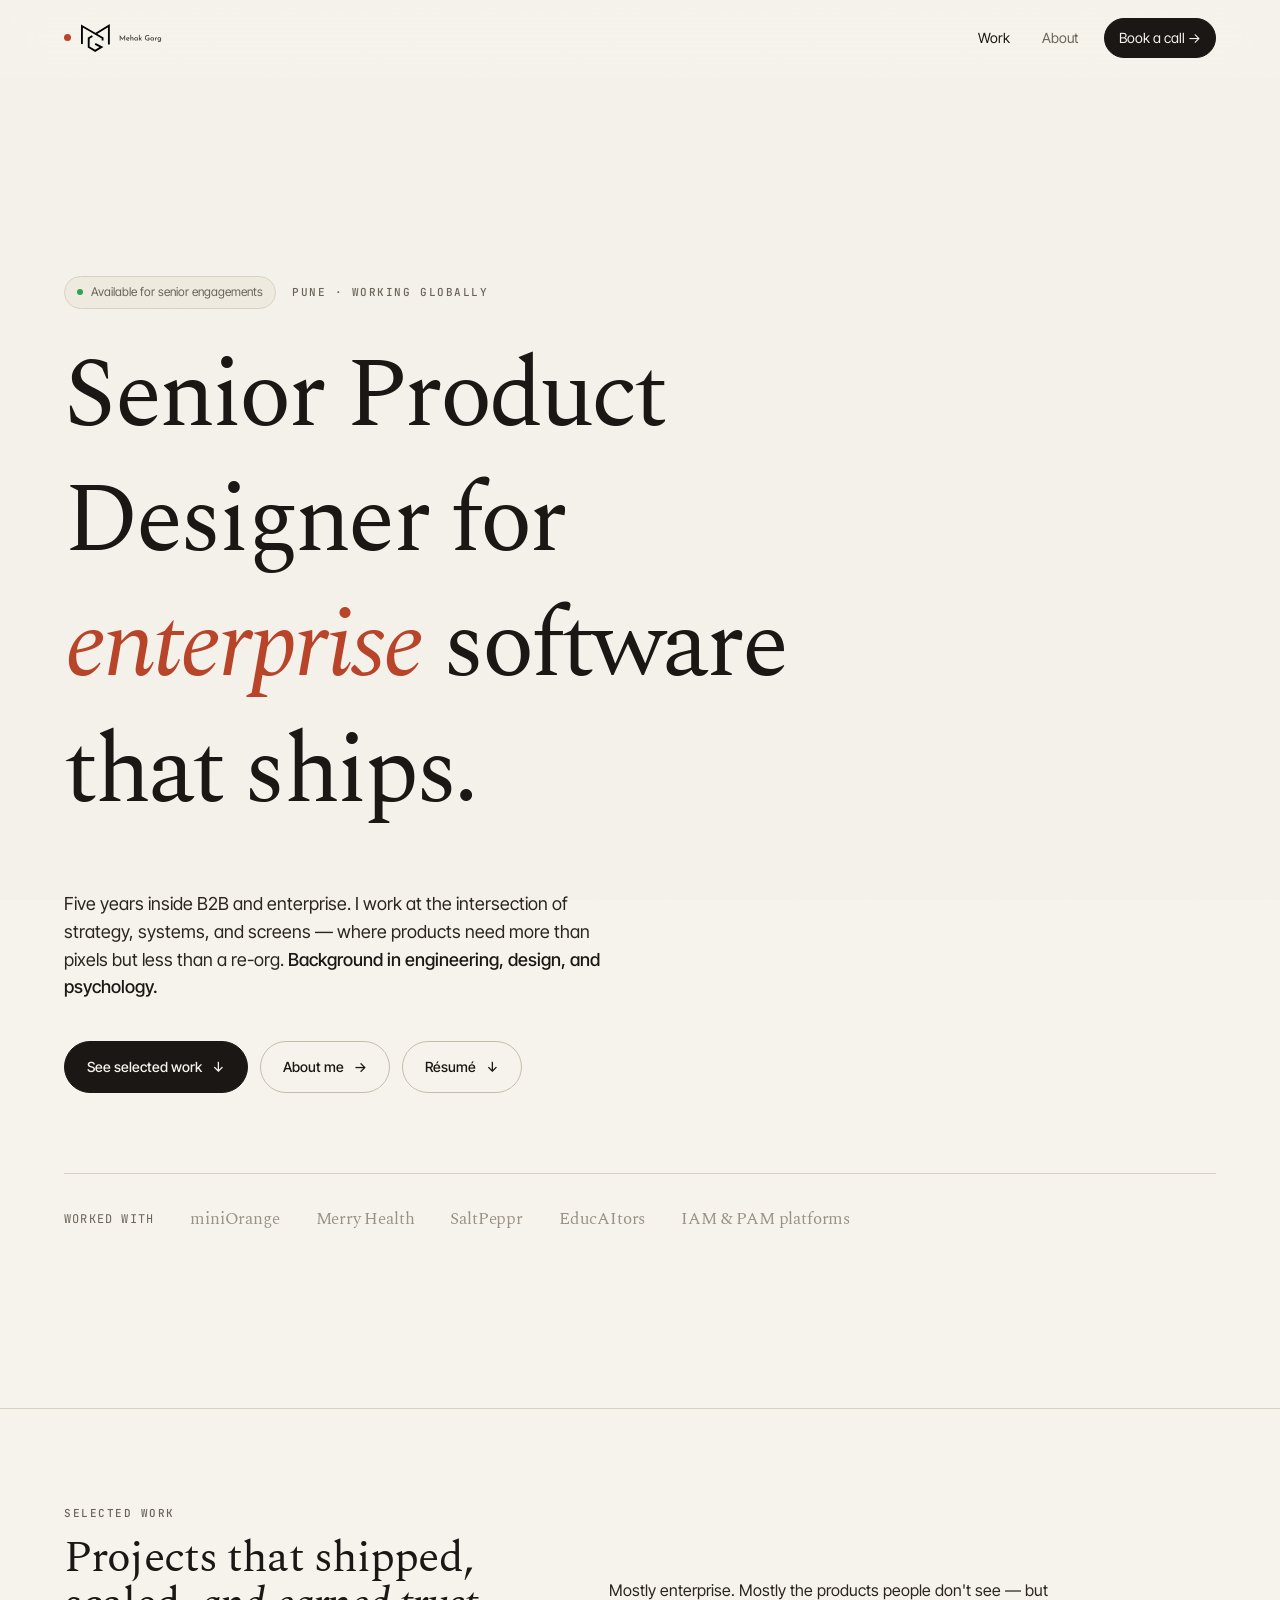
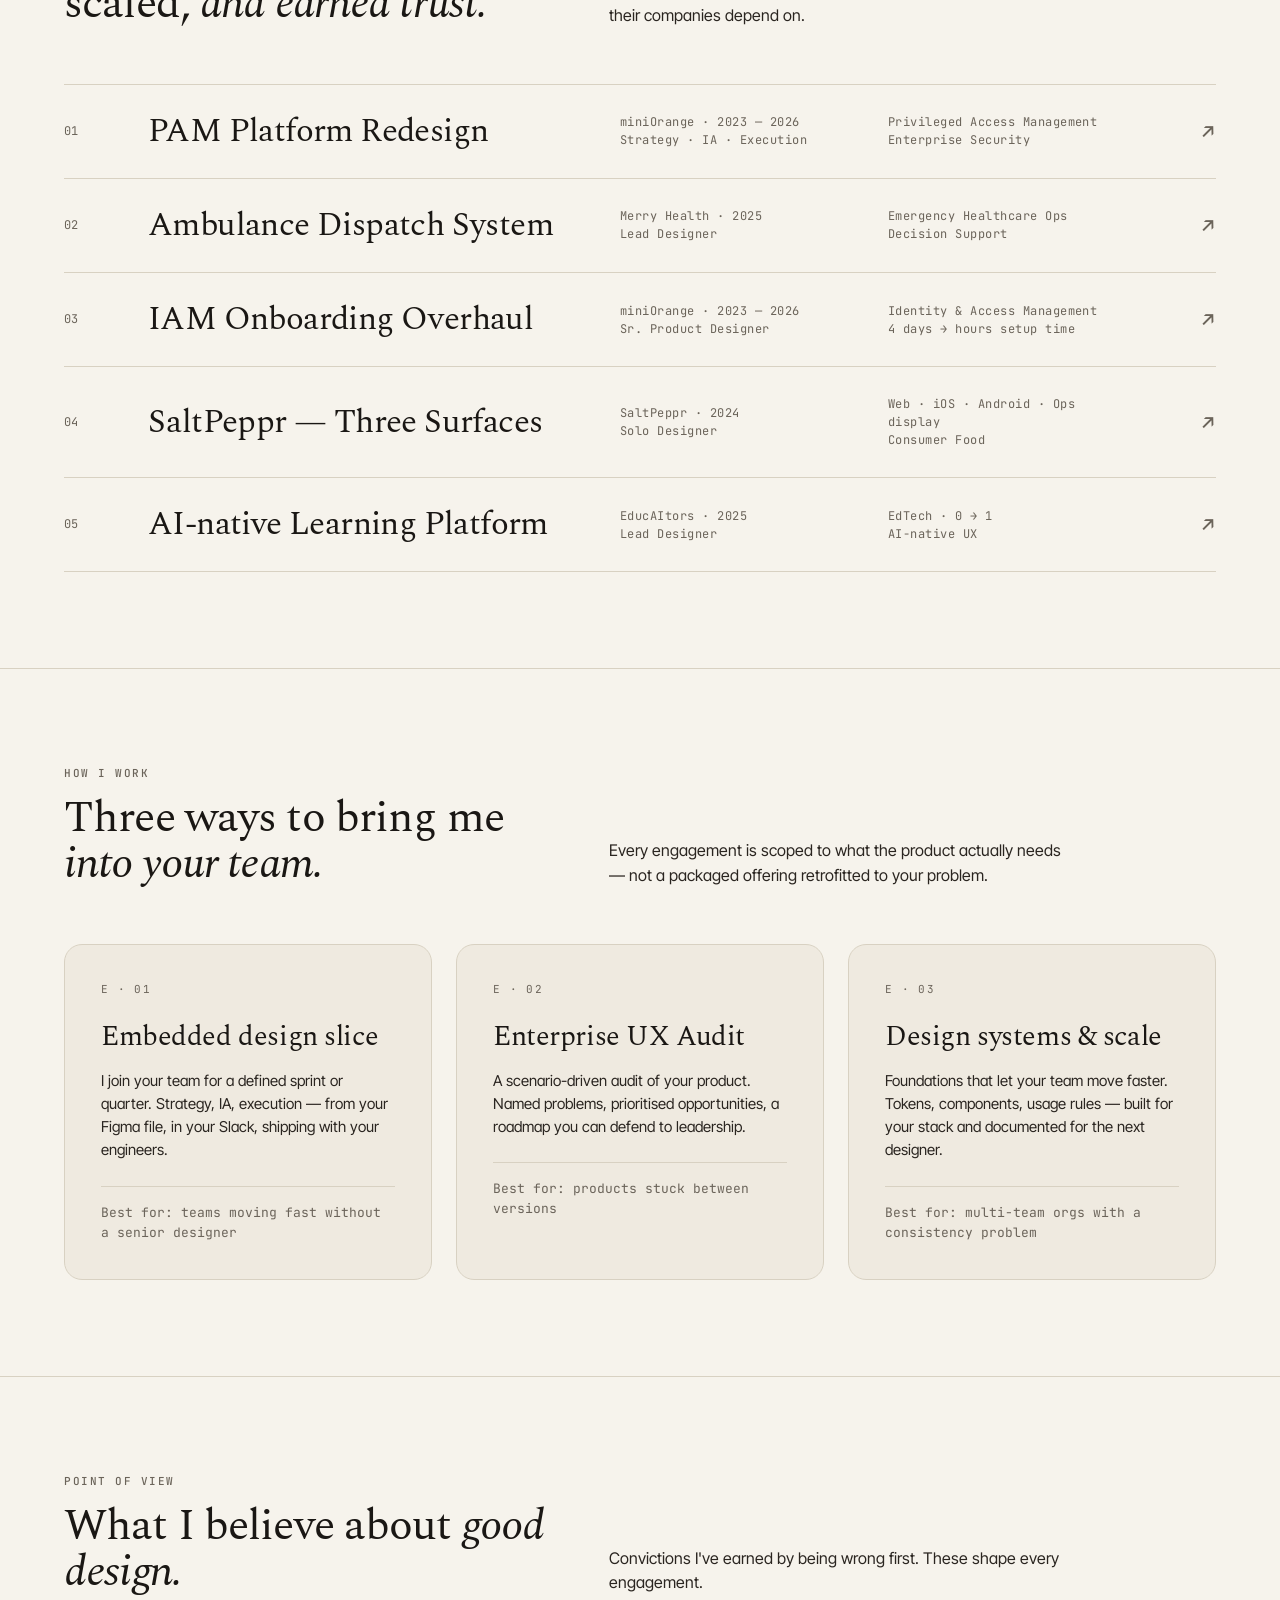
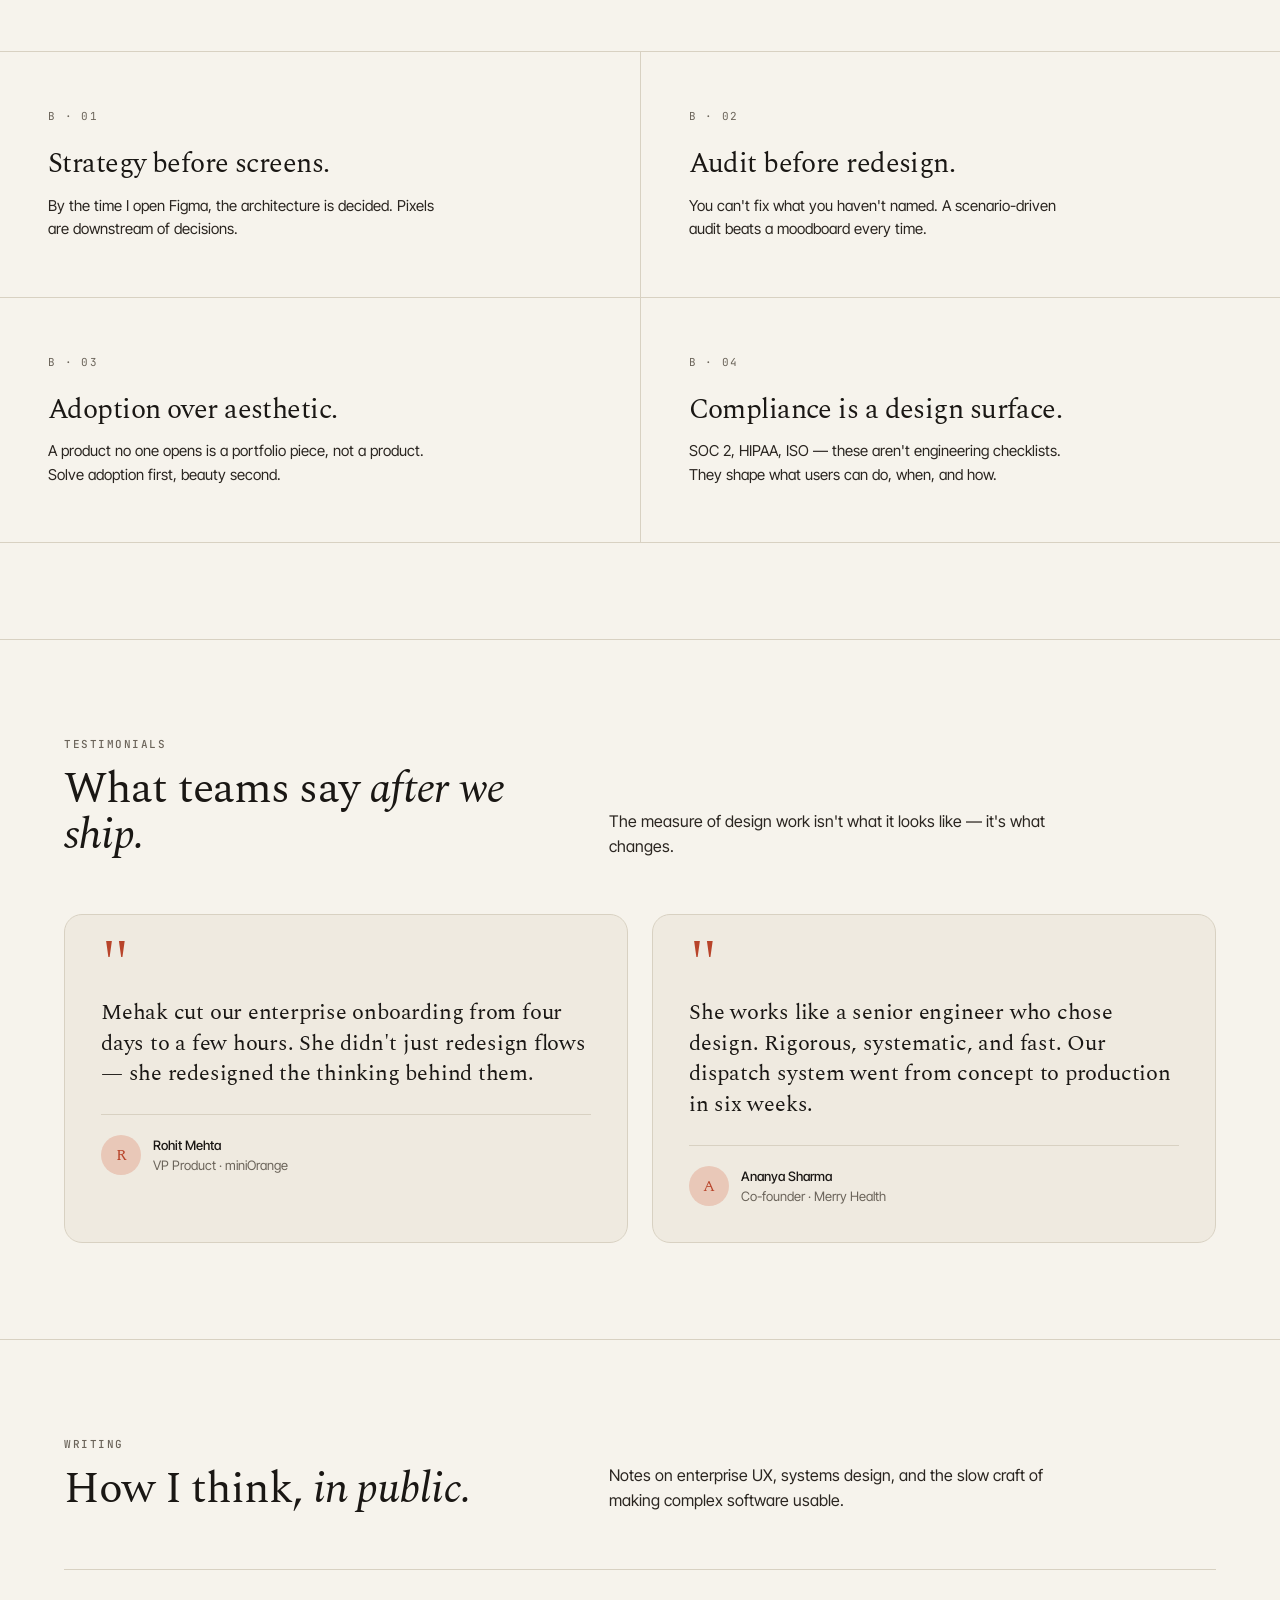
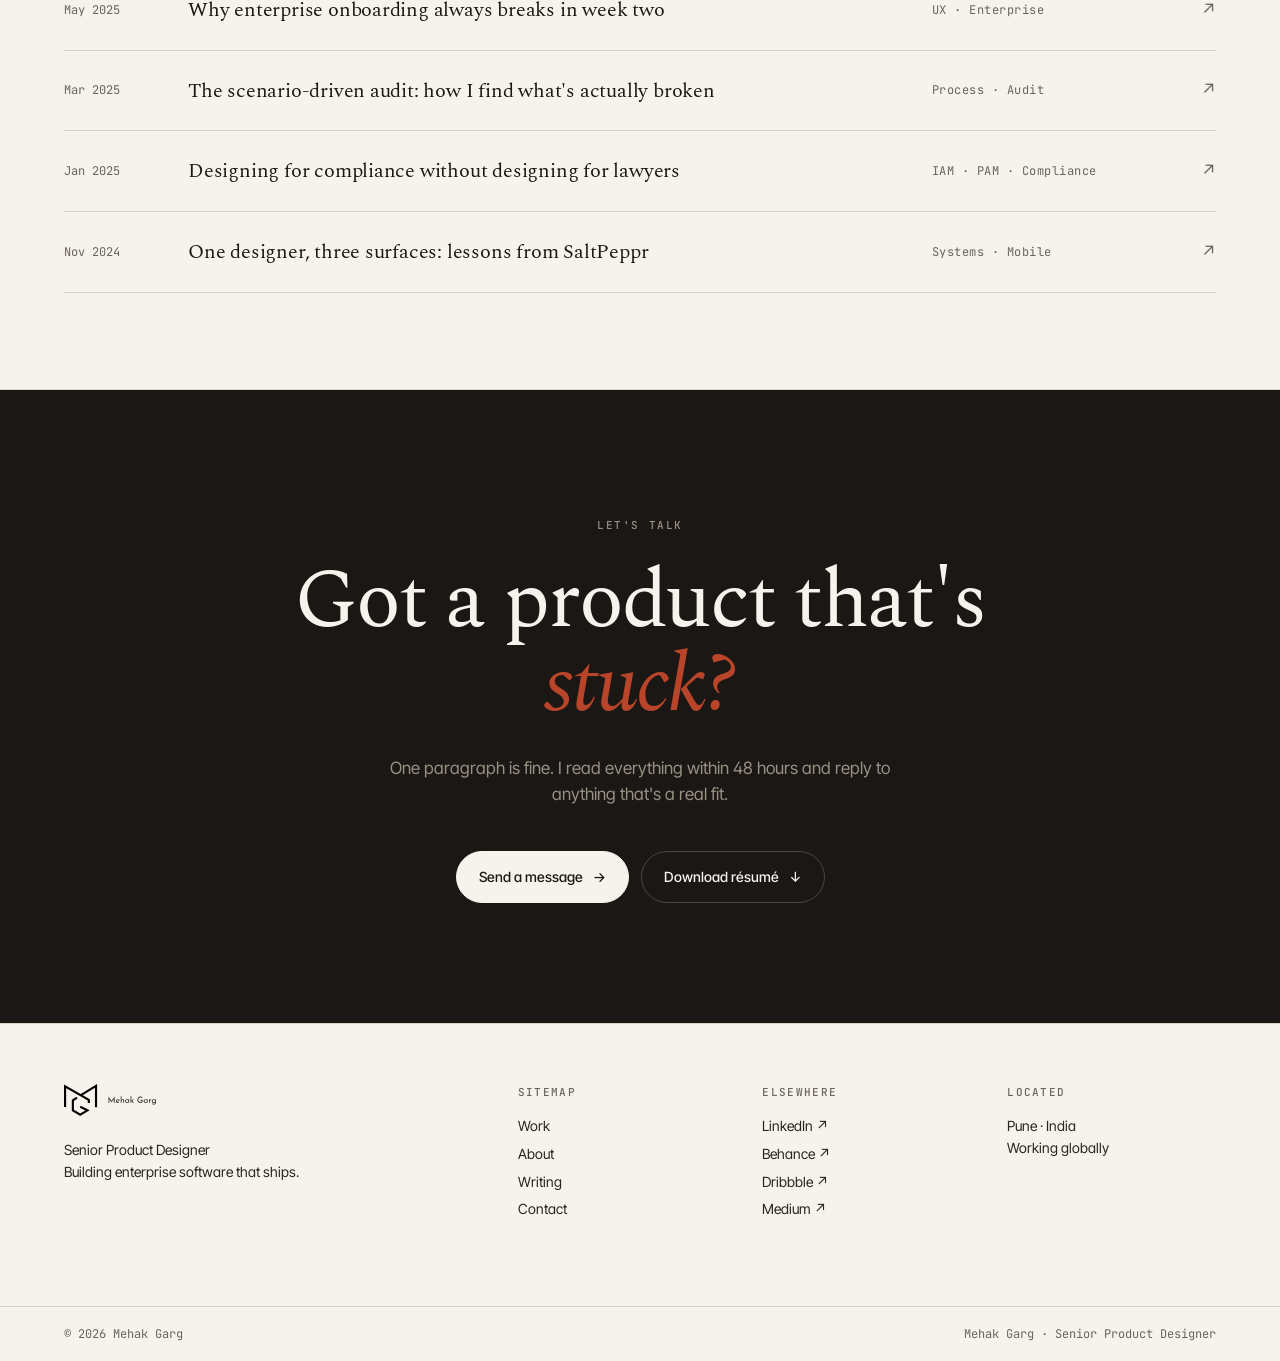
==== index.html @ d700df49 "Initial portfolio — Mehak Garg Senior Product Designer" ====
<!doctype html>
<html lang="en">
<head>
<meta charset="utf-8" />
<meta name="viewport" content="width=device-width, initial-scale=1" />
<title>Mehak Garg — Senior Product Designer</title>
<link rel="preconnect" href="https://fonts.googleapis.com" />
<link rel="preconnect" href="https://fonts.gstatic.com" crossorigin />
<link href="https://fonts.googleapis.com/css2?family=Spectral:ital,wght@0,300;0,400;0,500;1,400&family=Inter+Tight:wght@400;500;600&family=JetBrains+Mono:wght@400;500&display=swap" rel="stylesheet" />
<link rel="stylesheet" href="styles.css" />
</head>
<body>

<div class="scroll-progress"></div>

<nav class="nav">
  <a href="index.html" class="nav-logo" data-cursor="hover">
    <span class="dot"></span>
    <img src="assets/logo.svg" alt="Mehak Garg" />
  </a>
  <div class="nav-links">
    <a href="#work" class="active" data-cursor="hover">Work</a>
    <a href="about.html" data-cursor="hover">About</a>
    <a href="#contact" class="cta" data-cursor="hover">Book a call →</a>
  </div>
</nav>

<!-- 01 Hero -->
<section data-screen-label="01 Hero">
  <div class="wrap">
    <div class="hero">
      <div class="meta">
        <span class="status">
          <span class="live"></span>
          Available for senior engagements
        </span>
        <span class="eyebrow">Pune · Working globally</span>
      </div>
      <h1 class="display">
        Senior Product Designer for <span class="em">enterprise</span> software that ships.
      </h1>
      <p class="lede">
        Five years inside B2B and enterprise. I work at the intersection of strategy, systems, and screens — where products need more than pixels but less than a re-org. <strong>Background in engineering, design, and psychology.</strong>
      </p>
      <div class="actions">
        <a href="#work" class="btn primary" data-cursor="hover">See selected work <span class="arrow">↓</span></a>
        <a href="about.html" class="btn" data-cursor="hover">About me <span class="arrow">→</span></a>
        <a href="assets/Mehak-Garg-Resume.pdf" download class="btn" data-cursor="hover">Résumé <span class="arrow">↓</span></a>
      </div>
      <div class="trust">
        <span class="label">Worked with</span>
        <div class="logos">
          <span>miniOrange</span>
          <span>Merry Health</span>
          <span>SaltPeppr</span>
          <span>EducAItors</span>
          <span>IAM &amp; PAM platforms</span>
        </div>
      </div>
    </div>
  </div>
</section>

<!-- 02 Work -->
<section id="work" data-screen-label="02 Work">
  <div class="wrap">
    <div class="sec-head">
      <div class="l reveal">
        <span class="eyebrow">Selected work</span>
        <h2 class="serif">Projects that shipped, scaled, <span class="italic">and earned trust.</span></h2>
      </div>
      <div class="r reveal">
        <p>Mostly enterprise. Mostly the products people don't see — but their companies depend on.</p>
      </div>
    </div>

    <div class="work">

      <div class="proj reveal" data-cursor="hover" data-cursor-label="View">
        <div class="num">01</div>
        <div class="title serif">PAM Platform Redesign</div>
        <div class="meta-l">
          miniOrange · 2023 — 2026<br/>
          Strategy · IA · Execution
        </div>
        <div class="meta-l">
          Privileged Access Management<br/>
          Enterprise Security
        </div>
        <div class="arrow-cell">↗</div>
        <div class="preview" style="background:var(--paper-2);display:flex;align-items:center;justify-content:center;">
          <span style="font-family:var(--serif);font-size:13px;color:var(--muted);">PAM · miniOrange</span>
        </div>
      </div>

      <div class="proj reveal" data-cursor="hover" data-cursor-label="View">
        <div class="num">02</div>
        <div class="title serif">Ambulance Dispatch System</div>
        <div class="meta-l">
          Merry Health · 2025<br/>
          Lead Designer
        </div>
        <div class="meta-l">
          Emergency Healthcare Ops<br/>
          Decision Support
        </div>
        <div class="arrow-cell">↗</div>
        <div class="preview" style="background:var(--paper-2);display:flex;align-items:center;justify-content:center;">
          <span style="font-family:var(--serif);font-size:13px;color:var(--muted);">Merry Health · Dispatch</span>
        </div>
      </div>

      <div class="proj reveal" data-cursor="hover" data-cursor-label="View">
        <div class="num">03</div>
        <div class="title serif">IAM Onboarding Overhaul</div>
        <div class="meta-l">
          miniOrange · 2023 — 2026<br/>
          Sr. Product Designer
        </div>
        <div class="meta-l">
          Identity &amp; Access Management<br/>
          4 days → hours setup time
        </div>
        <div class="arrow-cell">↗</div>
        <div class="preview" style="background:var(--paper-2);display:flex;align-items:center;justify-content:center;">
          <span style="font-family:var(--serif);font-size:13px;color:var(--muted);">IAM · Onboarding</span>
        </div>
      </div>

      <div class="proj reveal" data-cursor="hover" data-cursor-label="View">
        <div class="num">04</div>
        <div class="title serif">SaltPeppr — Three Surfaces</div>
        <div class="meta-l">
          SaltPeppr · 2024<br/>
          Solo Designer
        </div>
        <div class="meta-l">
          Web · iOS · Android · Ops display<br/>
          Consumer Food
        </div>
        <div class="arrow-cell">↗</div>
        <div class="preview" style="background:var(--paper-2);display:flex;align-items:center;justify-content:center;">
          <span style="font-family:var(--serif);font-size:13px;color:var(--muted);">SaltPeppr · Multi-surface</span>
        </div>
      </div>

      <div class="proj reveal" data-cursor="hover" data-cursor-label="View">
        <div class="num">05</div>
        <div class="title serif">AI-native Learning Platform</div>
        <div class="meta-l">
          EducAItors · 2025<br/>
          Lead Designer
        </div>
        <div class="meta-l">
          EdTech · 0 → 1<br/>
          AI-native UX
        </div>
        <div class="arrow-cell">↗</div>
        <div class="preview" style="background:var(--paper-2);display:flex;align-items:center;justify-content:center;">
          <span style="font-family:var(--serif);font-size:13px;color:var(--muted);">EducAItors · EdTech</span>
        </div>
      </div>

    </div>
  </div>
</section>

<!-- 03 How I engage -->
<section data-screen-label="03 Engagements">
  <div class="wrap">
    <div class="sec-head">
      <div class="l reveal">
        <span class="eyebrow">How I work</span>
        <h2 class="serif">Three ways to bring me <span class="italic">into your team.</span></h2>
      </div>
      <div class="r reveal">
        <p>Every engagement is scoped to what the product actually needs — not a packaged offering retrofitted to your problem.</p>
      </div>
    </div>

    <div class="cards reveal-stagger">
      <div class="card">
        <div class="num">E · 01</div>
        <h3 class="serif">Embedded design slice</h3>
        <p>I join your team for a defined sprint or quarter. Strategy, IA, execution — from your Figma file, in your Slack, shipping with your engineers.</p>
        <div class="when">Best for: teams moving fast without a senior designer</div>
      </div>
      <div class="card">
        <div class="num">E · 02</div>
        <h3 class="serif">Enterprise UX Audit</h3>
        <p>A scenario-driven audit of your product. Named problems, prioritised opportunities, a roadmap you can defend to leadership.</p>
        <div class="when">Best for: products stuck between versions</div>
      </div>
      <div class="card">
        <div class="num">E · 03</div>
        <h3 class="serif">Design systems &amp; scale</h3>
        <p>Foundations that let your team move faster. Tokens, components, usage rules — built for your stack and documented for the next designer.</p>
        <div class="when">Best for: multi-team orgs with a consistency problem</div>
      </div>
    </div>
  </div>
</section>

<!-- 04 Beliefs -->
<section data-screen-label="04 Beliefs">
  <div class="wrap">
    <div class="sec-head">
      <div class="l reveal">
        <span class="eyebrow">Point of view</span>
        <h2 class="serif">What I believe about <span class="italic">good design.</span></h2>
      </div>
      <div class="r reveal">
        <p>Convictions I've earned by being wrong first. These shape every engagement.</p>
      </div>
    </div>
  </div>

  <div class="beliefs reveal-stagger">
    <div class="belief">
      <div class="num">B · 01</div>
      <h4 class="serif">Strategy before screens.</h4>
      <p>By the time I open Figma, the architecture is decided. Pixels are downstream of decisions.</p>
    </div>
    <div class="belief">
      <div class="num">B · 02</div>
      <h4 class="serif">Audit before redesign.</h4>
      <p>You can't fix what you haven't named. A scenario-driven audit beats a moodboard every time.</p>
    </div>
    <div class="belief">
      <div class="num">B · 03</div>
      <h4 class="serif">Adoption over aesthetic.</h4>
      <p>A product no one opens is a portfolio piece, not a product. Solve adoption first, beauty second.</p>
    </div>
    <div class="belief">
      <div class="num">B · 04</div>
      <h4 class="serif">Compliance is a design surface.</h4>
      <p>SOC 2, HIPAA, ISO — these aren't engineering checklists. They shape what users can do, when, and how.</p>
    </div>
  </div>
</section>

<!-- 05 Quotes -->
<section data-screen-label="05 Quotes">
  <div class="wrap">
    <div class="sec-head">
      <div class="l reveal">
        <span class="eyebrow">Testimonials</span>
        <h2 class="serif">What teams say <span class="italic">after we ship.</span></h2>
      </div>
      <div class="r reveal">
        <p>The measure of design work isn't what it looks like — it's what changes.</p>
      </div>
    </div>

    <div class="quotes reveal-stagger">
      <div class="quote">
        <div class="mark">"</div>
        <blockquote>Mehak cut our enterprise onboarding from four days to a few hours. She didn't just redesign flows — she redesigned the thinking behind them.</blockquote>
        <div class="who">
          <div class="avatar">R</div>
          <div class="who-text">
            <div class="name">Rohit Mehta</div>
            <div class="role">VP Product · miniOrange</div>
          </div>
        </div>
      </div>
      <div class="quote">
        <div class="mark">"</div>
        <blockquote>She works like a senior engineer who chose design. Rigorous, systematic, and fast. Our dispatch system went from concept to production in six weeks.</blockquote>
        <div class="who">
          <div class="avatar">A</div>
          <div class="who-text">
            <div class="name">Ananya Sharma</div>
            <div class="role">Co-founder · Merry Health</div>
          </div>
        </div>
      </div>
    </div>
  </div>
</section>

<!-- 06 Writing -->
<section id="writing" data-screen-label="06 Writing">
  <div class="wrap">
    <div class="sec-head">
      <div class="l reveal">
        <span class="eyebrow">Writing</span>
        <h2 class="serif">How I think, <span class="italic">in public.</span></h2>
      </div>
      <div class="r reveal">
        <p>Notes on enterprise UX, systems design, and the slow craft of making complex software usable.</p>
      </div>
    </div>

    <div class="writing">
      <div class="write reveal">
        <div class="date">May 2025</div>
        <div class="t serif">Why enterprise onboarding always breaks in week two</div>
        <div class="tag">UX · Enterprise</div>
        <div class="a">↗</div>
      </div>
      <div class="write reveal">
        <div class="date">Mar 2025</div>
        <div class="t serif">The scenario-driven audit: how I find what's actually broken</div>
        <div class="tag">Process · Audit</div>
        <div class="a">↗</div>
      </div>
      <div class="write reveal">
        <div class="date">Jan 2025</div>
        <div class="t serif">Designing for compliance without designing for lawyers</div>
        <div class="tag">IAM · PAM · Compliance</div>
        <div class="a">↗</div>
      </div>
      <div class="write reveal">
        <div class="date">Nov 2024</div>
        <div class="t serif">One designer, three surfaces: lessons from SaltPeppr</div>
        <div class="tag">Systems · Mobile</div>
        <div class="a">↗</div>
      </div>
    </div>
  </div>
</section>

<!-- 07 CTA -->
<section data-screen-label="07 CTA" id="contact" style="padding:0">
  <div class="cta-block">
    <span class="eyebrow">Let's talk</span>
    <h2 class="serif">Got a product that's <span class="em">stuck?</span></h2>
    <p>One paragraph is fine. I read everything within 48 hours and reply to anything that's a real fit.</p>
    <div class="actions">
      <a href="about.html#contact" class="btn primary" data-cursor="hover">Send a message <span class="arrow">→</span></a>
      <a href="assets/Mehak-Garg-Resume.pdf" download class="btn" data-cursor="hover">Download résumé <span class="arrow">↓</span></a>
    </div>
  </div>
</section>

<footer>
  <div class="foot">
    <div class="col">
      <div class="name" style="margin-bottom:12px;">
        <img src="assets/logo.svg" alt="Mehak Garg" style="height:32px;width:auto;" />
      </div>
      <p class="meta">Senior Product Designer<br/>Building enterprise software that ships.</p>
    </div>
    <div class="col">
      <h5>Sitemap</h5>
      <a href="#work">Work</a>
      <a href="about.html">About</a>
      <a href="#writing">Writing</a>
      <a href="#contact">Contact</a>
    </div>
    <div class="col">
      <h5>Elsewhere</h5>
      <a href="#" target="_blank" rel="noopener">LinkedIn ↗</a>
      <a href="#" target="_blank" rel="noopener">Behance ↗</a>
      <a href="#" target="_blank" rel="noopener">Dribbble ↗</a>
      <a href="#" target="_blank" rel="noopener">Medium ↗</a>
    </div>
    <div class="col">
      <h5>Located</h5>
      <p class="meta">Pune · India<br/>Working globally</p>
    </div>
  </div>
  <div class="foot-bottom">
    <span>© 2026 Mehak Garg</span>
    <span>Mehak Garg · Senior Product Designer</span>
  </div>
</footer>

<script src="app.js"></script>
</body>
</html>
---- styles.css ----
/* ---------- Mehak Garg portfolio — shared styles ---------- */

:root {
  /* warm editorial base */
  --paper: #f6f3ec;
  --paper-2: #efeae0;
  --ink: #1a1714;
  --ink-2: #2a2520;
  --muted: #6b645a;
  --muted-2: #9a9085;
  --rule: #d8d1c2;
  --rule-2: #c5bdac;
  --accent: #b8442a;       /* terracotta default */
  --accent-soft: #e9c8b8;
  --hl: rgba(184, 68, 42, 0.12);

  /* type */
  --serif: "Spectral", "Source Serif 4", "Iowan Old Style", Georgia, serif;
  --sans: "Inter Tight", "Söhne", "Inter", -apple-system, system-ui, sans-serif;
  --mono: "JetBrains Mono", "IBM Plex Mono", ui-monospace, monospace;

  /* density */
  --pad-section: 96px;
  --pad-side: clamp(20px, 5vw, 96px);
  --gap: 24px;

  /* timing */
  --ease: cubic-bezier(0.22, 1, 0.36, 1);
}

[data-theme="dark"] {
  --paper: #14110e;
  --paper-2: #1c1814;
  --ink: #f4efe5;
  --ink-2: #e6dfd2;
  --muted: #968c7e;
  --muted-2: #6b6359;
  --rule: #2a251f;
  --rule-2: #3a342c;
  --accent: #e07050;
  --accent-soft: #4a2a20;
  --hl: rgba(224, 112, 80, 0.18);
}

[data-density="compact"] {
  --pad-section: 72px;
  --gap: 14px;
}
[data-density="airy"] {
  --pad-section: 160px;
  --gap: 36px;
}

* { box-sizing: border-box; margin: 0; padding: 0; }
html { scroll-behavior: smooth; }
body {
  font-family: var(--sans);
  background: var(--paper);
  color: var(--ink);
  font-size: 17px;
  line-height: 1.55;
  -webkit-font-smoothing: antialiased;
  font-feature-settings: "ss01", "cv11";
  transition: background 0.6s var(--ease), color 0.6s var(--ease);
  overflow-x: hidden;
}

/* subtle paper grain */
body::before {
  content: "";
  position: fixed;
  inset: 0;
  pointer-events: none;
  z-index: 1;
  opacity: 0.4;
  mix-blend-mode: multiply;
  background-image: url("data:image/svg+xml;utf8,<svg xmlns='http://www.w3.org/2000/svg' width='200' height='200'><filter id='n'><feTurbulence type='fractalNoise' baseFrequency='0.85' numOctaves='2' stitchTiles='stitch'/><feColorMatrix values='0 0 0 0 0.1  0 0 0 0 0.09  0 0 0 0 0.08  0 0 0 0.06 0'/></filter><rect width='100%25' height='100%25' filter='url(%23n)'/></svg>");
}
[data-theme="dark"] body::before { mix-blend-mode: screen; opacity: 0.18; }

/* ---------- Type ---------- */
.serif { font-family: var(--serif); font-weight: 400; letter-spacing: -0.012em; }
.italic { font-style: italic; }
[data-font="sans-hero"] .hero h1,
[data-font="sans-hero"] .display { font-family: var(--sans); font-weight: 500; letter-spacing: -0.03em; }
[data-font="serif-all"] .label,
[data-font="serif-all"] body { font-family: var(--serif); }

.eyebrow {
  font-family: var(--mono);
  font-size: 11px;
  letter-spacing: 0.14em;
  text-transform: uppercase;
  color: var(--muted);
  font-weight: 500;
}

.display {
  font-family: var(--serif);
  font-weight: 400;
  letter-spacing: -0.025em;
  line-height: 0.98;
}

a { color: inherit; text-decoration: none; }
a.link {
  color: var(--ink);
  border-bottom: 1px solid var(--rule-2);
  transition: border 0.2s, color 0.2s;
}
a.link:hover { color: var(--accent); border-bottom-color: var(--accent); }

/* ---------- Layout ---------- */
.wrap {
  max-width: 1480px;
  margin: 0 auto;
  padding: 0 var(--pad-side);
  position: relative;
  z-index: 2;
}

section { padding: var(--pad-section) 0; position: relative; }
section + section { border-top: 1px solid var(--rule); }
@media (max-width: 720px) {
  :root { --pad-section: 64px; }
}

/* ---------- Nav ---------- */
.nav {
  position: fixed;
  top: 0; left: 0; right: 0;
  z-index: 50;
  display: flex;
  align-items: center;
  justify-content: space-between;
  padding: 18px var(--pad-side);
  background: color-mix(in oklab, var(--paper) 80%, transparent);
  backdrop-filter: blur(20px) saturate(1.4);
  -webkit-backdrop-filter: blur(20px) saturate(1.4);
  border-bottom: 1px solid transparent;
  transition: border-color 0.3s, background 0.3s;
}
.nav.scrolled { border-bottom-color: var(--rule); }
.nav-logo {
  display: inline-flex;
  align-items: center;
  gap: 10px;
  color: var(--ink);
}
.nav-logo .dot {
  width: 7px; height: 7px;
  border-radius: 50%;
  background: var(--accent);
  display: inline-block;
  animation: pulse 2.4s var(--ease) infinite;
  flex-shrink: 0;
}
.nav-logo img, .nav-logo svg {
  height: 28px;
  width: auto;
  display: block;
}
[data-theme="dark"] .nav-logo img { filter: invert(1); }
@keyframes pulse {
  0%, 100% { transform: scale(1); opacity: 1; }
  50% { transform: scale(1.4); opacity: 0.5; }
}
.nav-links {
  display: flex;
  gap: 4px;
  align-items: center;
  font-size: 14px;
}
.nav-links a {
  padding: 8px 14px;
  border-radius: 999px;
  color: var(--muted);
  transition: color 0.2s, background 0.2s;
  position: relative;
}
.nav-links a:hover, .nav-links a.active { color: var(--ink); }
.nav-links a.cta {
  background: var(--ink);
  color: var(--paper);
  margin-left: 8px;
  border: 1px solid var(--ink);
}
.nav-links a.cta:hover { background: var(--accent); border-color: var(--accent); color: #fff; }
@media (max-width: 720px) {
  .nav { padding: 12px var(--pad-side); }
  .nav-logo img, .nav-logo svg { height: 22px; }
  .nav-links a:not(.cta) { display: none; }
  .nav-links a.cta { margin-left: 0; padding: 8px 12px; font-size: 13px; }
}

/* ---------- Custom cursor ---------- */
.cursor {
  position: fixed;
  pointer-events: none;
  z-index: 9999;
  width: 12px; height: 12px;
  border-radius: 50%;
  background: var(--ink);
  transform: translate(-50%, -50%);
  transition: width 0.25s var(--ease), height 0.25s var(--ease), background 0.25s, opacity 0.25s;
  mix-blend-mode: difference;
  opacity: 0;
}
.cursor.visible { opacity: 1; }
.cursor.hover {
  width: 64px; height: 64px;
  background: var(--paper);
}
.cursor.hover-text {
  width: 84px; height: 84px;
  background: var(--accent);
  mix-blend-mode: normal;
}
.cursor-label {
  position: fixed;
  pointer-events: none;
  z-index: 10000;
  font-family: var(--mono);
  font-size: 10px;
  letter-spacing: 0.1em;
  text-transform: uppercase;
  color: #fff;
  transform: translate(-50%, -50%);
  opacity: 0;
  transition: opacity 0.2s;
}
.cursor-label.visible { opacity: 1; }

@media (hover: none), (max-width: 900px) {
  .cursor, .cursor-label { display: none; }
}

/* ---------- Hero ---------- */
.hero {
  padding-top: clamp(120px, 16vw, 180px);
  padding-bottom: 80px;
  min-height: 88vh;
  display: flex;
  flex-direction: column;
  justify-content: center;
}
.hero .meta {
  display: flex;
  gap: 16px;
  align-items: center;
  margin-bottom: 36px;
  flex-wrap: wrap;
}
.hero .status {
  display: inline-flex;
  align-items: center;
  gap: 8px;
  padding: 6px 12px;
  background: var(--paper-2);
  border: 1px solid var(--rule);
  border-radius: 999px;
  font-size: 12px;
  color: var(--muted);
}
.hero .status .live {
  width: 6px; height: 6px; border-radius: 50%;
  background: #2ea44f;
  animation: pulse 2.4s var(--ease) infinite;
}
.hero h1 {
  font-family: var(--serif);
  font-weight: 400;
  font-size: clamp(40px, 7.6vw, 124px);
  line-height: 0.98;
  letter-spacing: -0.03em;
  max-width: 16ch;
}
.hero h1 .em {
  font-style: italic;
  color: var(--accent);
  font-weight: 400;
}
.hero h1 .word {
  display: inline-block;
}
.hero .lede {
  margin-top: 44px;
  max-width: 56ch;
  font-size: clamp(17px, 1.4vw, 20px);
  line-height: 1.55;
  color: var(--ink-2);
}
.hero .lede strong { font-weight: 500; color: var(--ink); }
.hero .actions {
  margin-top: 40px;
  display: flex;
  gap: 12px;
  align-items: center;
  flex-wrap: wrap;
}

.btn {
  display: inline-flex;
  align-items: center;
  gap: 10px;
  padding: 14px 22px;
  font-size: 14px;
  font-weight: 500;
  border-radius: 999px;
  border: 1px solid var(--rule-2);
  background: transparent;
  color: var(--ink);
  cursor: pointer;
  transition: all 0.25s var(--ease);
  font-family: var(--sans);
}
.btn:hover { border-color: var(--ink); transform: translateY(-1px); }
.btn.primary {
  background: var(--ink);
  color: var(--paper);
  border-color: var(--ink);
}
.btn.primary:hover { background: var(--accent); border-color: var(--accent); color: #fff; }
.btn .arrow {
  display: inline-block;
  transition: transform 0.3s var(--ease);
}
.btn:hover .arrow { transform: translateX(4px); }

/* trust strip */
.trust {
  margin-top: 80px;
  padding-top: 32px;
  border-top: 1px solid var(--rule);
  display: flex;
  align-items: center;
  gap: 36px;
  flex-wrap: wrap;
}
.trust .label { color: var(--muted); font-size: 12px; letter-spacing: 0.1em; text-transform: uppercase; font-family: var(--mono); }
.trust .logos {
  display: flex;
  gap: 36px;
  align-items: center;
  flex-wrap: wrap;
  color: var(--muted-2);
  font-family: var(--serif);
  font-size: 17px;
  letter-spacing: -0.01em;
}
.trust .logos span { transition: color 0.3s; }
.trust .logos span:hover { color: var(--ink); }

/* ---------- Section heading ---------- */
.sec-head {
  display: grid;
  grid-template-columns: 5fr 6fr;
  gap: 40px;
  margin-bottom: 56px;
  align-items: end;
}
.sec-head .l .eyebrow { display: block; margin-bottom: 14px; }
.sec-head .l h2 {
  font-family: var(--serif);
  font-weight: 400;
  font-size: clamp(28px, 3.4vw, 52px);
  line-height: 1.05;
  letter-spacing: -0.02em;
  max-width: 22ch;
}
.sec-head .r {
  font-size: 16px;
  color: var(--ink-2);
  max-width: 52ch;
  line-height: 1.55;
}
@media (max-width: 900px) {
  .sec-head { grid-template-columns: 1fr; gap: 20px; margin-bottom: 36px; }
  .sec-head .l h2 { font-size: clamp(26px, 6.4vw, 38px); }
}

/* ---------- Work grid (morphing tiles) ---------- */
.work {
  display: flex;
  flex-direction: column;
  gap: 0;
}
.proj {
  position: relative;
  border-top: 1px solid var(--rule);
  padding: 28px 0;
  display: grid;
  grid-template-columns: 56px 1fr 240px 240px 60px;
  gap: 28px;
  align-items: center;
  cursor: pointer;
  transition: padding 0.5s var(--ease);
  overflow: hidden;
}
.proj:last-child { border-bottom: 1px solid var(--rule); }
.proj .num { font-family: var(--mono); font-size: 12px; color: var(--muted); }
.proj .title {
  font-family: var(--serif);
  font-size: clamp(22px, 2.6vw, 36px);
  line-height: 1.1;
  letter-spacing: -0.018em;
  font-weight: 400;
  transition: transform 0.5s var(--ease);
  transform-origin: left center;
}
.proj .meta-l { font-size: 12px; color: var(--muted); font-family: var(--mono); letter-spacing: 0.04em; line-height: 1.5; }
.proj .arrow-cell {
  display: flex; justify-content: flex-end;
  font-family: var(--serif); font-size: 24px; color: var(--muted);
  transition: transform 0.5s var(--ease), color 0.3s;
}
.proj .preview {
  position: absolute;
  pointer-events: none;
  top: 50%;
  right: 8%;
  width: 320px;
  height: 210px;
  border-radius: 12px;
  overflow: hidden;
  transform: translate(40px, -50%) scale(0.9);
  opacity: 0;
  transition: opacity 0.4s var(--ease), transform 0.5s var(--ease);
  z-index: 5;
  box-shadow: 0 30px 80px rgba(20, 16, 12, 0.18);
}
.proj:hover { padding: 44px 0; }
.proj:hover .title { transform: translateX(10px); color: var(--accent); }
.proj:hover .arrow-cell { transform: translateX(-8px); color: var(--ink); }
.proj:hover .preview { opacity: 1; transform: translate(0, -50%) scale(1); }
.proj.expanded { background: var(--paper-2); }
@media (max-width: 1100px) {
  .proj { grid-template-columns: 44px 1fr 40px; gap: 16px; padding: 22px 0; }
  .proj .meta-l { display: none; }
  .proj .preview { display: none; }
  .proj:hover { padding: 28px 0; }
}

/* ---------- Engagement / cards ---------- */
.cards {
  display: grid;
  grid-template-columns: repeat(3, 1fr);
  gap: var(--gap);
}
.card {
  background: var(--paper-2);
  border: 1px solid var(--rule);
  border-radius: 18px;
  padding: 36px;
  transition: transform 0.4s var(--ease), border-color 0.3s, background 0.3s;
}
.card:hover { transform: translateY(-4px); border-color: var(--ink); }
.card .num {
  font-family: var(--mono);
  font-size: 11px;
  color: var(--muted);
  letter-spacing: 0.12em;
  margin-bottom: 24px;
}
.card h3 {
  font-family: var(--serif);
  font-size: 28px;
  font-weight: 400;
  letter-spacing: -0.015em;
  line-height: 1.1;
  margin-bottom: 16px;
}
.card p { color: var(--ink-2); font-size: 15px; line-height: 1.55; }
.card .when {
  margin-top: 24px;
  padding-top: 16px;
  border-top: 1px solid var(--rule);
  font-size: 13px;
  color: var(--muted);
  font-family: var(--mono);
}
@media (max-width: 900px) { .cards { grid-template-columns: 1fr; } }

/* ---------- Beliefs / principles ---------- */
.beliefs {
  display: grid;
  grid-template-columns: 1fr 1fr;
  gap: 1px;
  background: var(--rule);
  border-top: 1px solid var(--rule);
  border-bottom: 1px solid var(--rule);
}
.belief {
  background: var(--paper);
  padding: 56px 48px;
  position: relative;
  transition: background 0.4s;
}
.belief:hover { background: var(--paper-2); }
.belief .num { font-family: var(--mono); font-size: 11px; color: var(--muted); letter-spacing: 0.12em; }
.belief h4 {
  margin-top: 24px;
  font-family: var(--serif);
  font-weight: 400;
  font-size: 28px;
  letter-spacing: -0.02em;
  line-height: 1.1;
}
.belief p { margin-top: 14px; color: var(--ink-2); font-size: 15px; max-width: 44ch; }
@media (max-width: 800px) { .beliefs { grid-template-columns: 1fr; } }

/* ---------- Quotes ---------- */
.quotes {
  display: grid;
  grid-template-columns: 1fr 1fr;
  gap: var(--gap);
}
.quote {
  padding: 36px;
  background: var(--paper-2);
  border-radius: 18px;
  border: 1px solid var(--rule);
}
.quote .mark {
  font-family: var(--serif);
  font-size: 64px;
  line-height: 0.6;
  color: var(--accent);
  margin-bottom: 8px;
}
.quote blockquote {
  font-family: var(--serif);
  font-size: 22px;
  line-height: 1.4;
  letter-spacing: -0.01em;
  color: var(--ink);
}
.quote .who {
  margin-top: 24px;
  padding-top: 20px;
  border-top: 1px solid var(--rule);
  display: flex;
  align-items: center;
  gap: 12px;
}
.quote .avatar {
  width: 40px; height: 40px;
  border-radius: 50%;
  background: var(--accent-soft);
  display: flex; align-items: center; justify-content: center;
  font-family: var(--serif);
  color: var(--accent);
  font-size: 16px;
}
.quote .who-text { font-size: 13px; }
.quote .who-text .name { color: var(--ink); font-weight: 500; }
.quote .who-text .role { color: var(--muted); }
@media (max-width: 800px) { .quotes { grid-template-columns: 1fr; } }

/* ---------- Writing list ---------- */
.writing {
  display: flex;
  flex-direction: column;
}
.write {
  display: grid;
  grid-template-columns: 100px 1fr 200px 60px;
  gap: 24px;
  padding: 24px 0;
  border-top: 1px solid var(--rule);
  align-items: center;
  cursor: pointer;
  transition: padding 0.3s;
}
.write:last-child { border-bottom: 1px solid var(--rule); }
.write .date { font-family: var(--mono); font-size: 12px; color: var(--muted); }
.write .t {
  font-family: var(--serif);
  font-size: clamp(18px, 1.6vw, 24px);
  letter-spacing: -0.01em;
  transition: transform 0.3s, color 0.3s;
  transform-origin: left;
}
.write .tag { font-size: 12px; color: var(--muted); font-family: var(--mono); letter-spacing: 0.04em; }
.write .a { text-align: right; color: var(--muted); transition: transform 0.3s, color 0.3s; }
.write:hover .t { transform: translateX(8px); color: var(--accent); }
.write:hover .a { transform: translateX(-4px); color: var(--ink); }
@media (max-width: 800px) { .write { grid-template-columns: 1fr 40px; } .write .date, .write .tag { display: none; } }

/* ---------- CTA ---------- */
.cta-block {
  background: var(--ink);
  color: var(--paper);
  padding: 120px var(--pad-side);
  text-align: center;
  position: relative;
  overflow: hidden;
}
[data-theme="dark"] .cta-block { background: var(--paper-2); border-top: 1px solid var(--rule); border-bottom: 1px solid var(--rule); }
.cta-block .eyebrow { color: var(--muted-2); }
.cta-block h2 {
  font-family: var(--serif);
  font-weight: 400;
  font-size: clamp(40px, 6.5vw, 96px);
  line-height: 1.0;
  letter-spacing: -0.025em;
  margin-top: 24px;
  max-width: 18ch;
  margin-left: auto;
  margin-right: auto;
}
.cta-block h2 .em { font-style: italic; color: var(--accent); }
.cta-block p { margin-top: 28px; max-width: 56ch; margin-left: auto; margin-right: auto; color: var(--muted-2); font-size: 17px; }
.cta-block .actions { margin-top: 44px; display: flex; gap: 12px; justify-content: center; flex-wrap: wrap; }
.cta-block .btn { border-color: rgba(255,255,255,0.2); color: var(--paper); }
.cta-block .btn:hover { border-color: var(--paper); }
.cta-block .btn.primary { background: var(--paper); color: var(--ink); border-color: var(--paper); }
.cta-block .btn.primary:hover { background: var(--accent); color: #fff; border-color: var(--accent); }

/* ---------- Footer ---------- */
.foot {
  padding: 60px var(--pad-side) 36px;
  display: grid;
  grid-template-columns: 2fr 1fr 1fr 1fr;
  gap: 36px;
  font-size: 14px;
  border-top: 1px solid var(--rule);
}
.foot .col h5 {
  font-family: var(--mono);
  font-size: 11px;
  color: var(--muted);
  letter-spacing: 0.12em;
  text-transform: uppercase;
  font-weight: 500;
  margin-bottom: 14px;
}
.foot .col a, .foot .col p { display: block; color: var(--ink-2); margin-bottom: 6px; }
.foot .col a:hover { color: var(--accent); }
.foot .name { font-family: var(--serif); font-size: 22px; letter-spacing: -0.01em; margin-bottom: 8px; }
.foot .meta { color: var(--muted); }
.foot-bottom {
  border-top: 1px solid var(--rule);
  margin-top: 44px;
  padding: 18px var(--pad-side);
  display: flex; justify-content: space-between; align-items: center;
  font-size: 12px;
  color: var(--muted);
  font-family: var(--mono);
}
@media (max-width: 800px) { .foot { grid-template-columns: 1fr 1fr; } }

/* ---------- Reveal-on-scroll ---------- */
.reveal { opacity: 0; transform: translateY(30px); transition: opacity 0.9s var(--ease), transform 0.9s var(--ease); }
.reveal.in { opacity: 1; transform: translateY(0); }
.reveal-stagger > * { opacity: 0; transform: translateY(24px); transition: opacity 0.7s var(--ease), transform 0.7s var(--ease); }
.reveal-stagger.in > * { opacity: 1; transform: translateY(0); }
.reveal-stagger.in > *:nth-child(1) { transition-delay: 0.05s; }
.reveal-stagger.in > *:nth-child(2) { transition-delay: 0.12s; }
.reveal-stagger.in > *:nth-child(3) { transition-delay: 0.19s; }
.reveal-stagger.in > *:nth-child(4) { transition-delay: 0.26s; }
.reveal-stagger.in > *:nth-child(5) { transition-delay: 0.33s; }
.reveal-stagger.in > *:nth-child(6) { transition-delay: 0.4s; }

/* ---------- Case study shared ---------- */
.case-hero {
  padding-top: clamp(120px, 16vw, 180px);
  padding-bottom: 72px;
}
.case-hero .breadcrumbs { font-family: var(--mono); font-size: 12px; color: var(--muted); letter-spacing: 0.06em; margin-bottom: 36px; }
.case-hero h1 {
  font-family: var(--serif);
  font-weight: 400;
  font-size: clamp(36px, 6.4vw, 96px);
  line-height: 0.98;
  letter-spacing: -0.025em;
  max-width: 18ch;
}
.case-hero h1 .em { font-style: italic; color: var(--accent); }
.case-hero .sub {
  margin-top: 36px;
  max-width: 60ch;
  font-size: clamp(17px, 1.5vw, 22px);
  color: var(--ink-2);
  line-height: 1.5;
  font-family: var(--serif);
}
.case-meta {
  margin-top: 80px;
  display: grid;
  grid-template-columns: repeat(4, 1fr);
  gap: 32px;
  padding: 32px 0;
  border-top: 1px solid var(--rule);
  border-bottom: 1px solid var(--rule);
}
.case-meta .it .l { font-family: var(--mono); font-size: 11px; color: var(--muted); letter-spacing: 0.12em; text-transform: uppercase; margin-bottom: 8px; }
.case-meta .it .v { font-family: var(--serif); font-size: 18px; }
@media (max-width: 800px) { .case-meta { grid-template-columns: 1fr 1fr; } }

.case-section { padding: 72px 0; border-top: 1px solid var(--rule); }

  /* ---------- Case study responsive helpers ---------- */
  @media (max-width: 900px) {
    .case-meta { grid-template-columns: 1fr 1fr !important; gap: 20px !important; margin-top: 48px !important; }
    .case-meta .it .v { font-size: 15px !important; }
    .stats { grid-template-columns: 1fr 1fr !important; gap: 24px !important; }
    .case-section { padding: 56px 0 !important; }
    .case-section .lead { font-size: 17px; }
    .figure { margin: 36px 0; }
    .figure .canvas { padding: 24px !important; }
  }
.case-section h2 {
  font-family: var(--serif);
  font-weight: 400;
  font-size: clamp(28px, 3.8vw, 52px);
  line-height: 1.05;
  letter-spacing: -0.02em;
  max-width: 24ch;
  margin-bottom: 32px;
}
.case-section .lead {
  font-size: 19px;
  color: var(--ink-2);
  max-width: 60ch;
  line-height: 1.6;
  margin-bottom: 48px;
}
.case-section p { font-size: 17px; line-height: 1.7; color: var(--ink-2); max-width: 65ch; margin-bottom: 20px; }
.case-section p strong { color: var(--ink); font-weight: 500; }

.stats {
  display: grid;
  grid-template-columns: repeat(4, 1fr);
  gap: 32px;
  margin: 48px 0;
}
.stat .n {
  font-family: var(--serif);
  font-size: clamp(40px, 5vw, 72px);
  line-height: 1;
  letter-spacing: -0.025em;
}
.stat .n .em { font-style: italic; color: var(--accent); }
.stat .l { margin-top: 12px; color: var(--muted); font-size: 13px; line-height: 1.4; max-width: 26ch; }
@media (max-width: 800px) { .stats { grid-template-columns: 1fr 1fr; } }

.figure {
  margin: 60px 0;
  border-radius: 16px;
  overflow: hidden;
  background: var(--paper-2);
  border: 1px solid var(--rule);
}
.figure .canvas { padding: 56px; }
.figure .cap {
  padding: 16px 24px;
  border-top: 1px solid var(--rule);
  font-family: var(--mono);
  font-size: 12px;
  color: var(--muted);
  letter-spacing: 0.04em;
}

.two-col { display: grid; grid-template-columns: 1fr 1fr; gap: 48px; }
@media (max-width: 800px) { .two-col { grid-template-columns: 1fr; } }

.problem-list {
  display: grid;
  grid-template-columns: repeat(2, 1fr);
  gap: 0;
  border-top: 1px solid var(--rule);
}
.problem-list .it {
  padding: 32px;
  border-bottom: 1px solid var(--rule);
  border-right: 1px solid var(--rule);
}
.problem-list .it:nth-child(2n) { border-right: none; }
.problem-list .it .lab { font-family: var(--mono); font-size: 11px; color: var(--accent); letter-spacing: 0.1em; text-transform: uppercase; margin-bottom: 14px; }
.problem-list .it h4 { font-family: var(--serif); font-size: 22px; font-weight: 400; line-height: 1.2; letter-spacing: -0.01em; margin-bottom: 12px; }
.problem-list .it p { font-size: 14px; color: var(--ink-2); line-height: 1.55; max-width: none; }
.problem-list .it .insight {
  margin-top: 16px;
  padding: 12px;
  background: var(--hl);
  border-left: 2px solid var(--accent);
  font-size: 13px;
  color: var(--ink);
  font-style: italic;
  font-family: var(--serif);
}
@media (max-width: 800px) {
  .problem-list { grid-template-columns: 1fr; }
  .problem-list .it { border-right: none !important; }
}

/* process steps */
.steps {
  display: flex;
  flex-direction: column;
  gap: 0;
  border-top: 1px solid var(--rule);
}
.step {
  display: grid;
  grid-template-columns: 80px 240px 1fr;
  gap: 32px;
  padding: 28px 0;
  border-bottom: 1px solid var(--rule);
  align-items: baseline;
}
.step .n { font-family: var(--mono); font-size: 12px; color: var(--muted); }
.step .t { font-family: var(--serif); font-size: 22px; letter-spacing: -0.01em; }
.step .d { color: var(--ink-2); font-size: 15px; line-height: 1.55; }
@media (max-width: 800px) { .step { grid-template-columns: 1fr; gap: 6px; } }

/* outcome columns */
.outcomes {
  display: grid;
  grid-template-columns: 1fr 1fr;
  gap: 48px;
}
.outcomes .col h4 {
  font-family: var(--mono);
  font-size: 11px;
  letter-spacing: 0.12em;
  text-transform: uppercase;
  color: var(--muted);
  font-weight: 500;
  margin-bottom: 20px;
  padding-bottom: 12px;
  border-bottom: 1px solid var(--rule);
}
.outcomes .col ol { list-style: none; counter-reset: o; }
.outcomes .col ol li {
  counter-increment: o;
  padding: 16px 0 16px 48px;
  position: relative;
  border-bottom: 1px solid var(--rule);
  font-size: 15px;
  line-height: 1.55;
  color: var(--ink-2);
}
.outcomes .col ol li::before {
  content: counter(o, decimal-leading-zero);
  position: absolute;
  left: 0; top: 16px;
  font-family: var(--mono);
  font-size: 11px;
  color: var(--accent);
  letter-spacing: 0.06em;
}
@media (max-width: 800px) { .outcomes { grid-template-columns: 1fr; } }

.next-case {
  padding: 100px 0;
  text-align: center;
  border-top: 1px solid var(--rule);
}
.next-case .eyebrow { display: block; margin-bottom: 16px; }
.next-case h3 {
  font-family: var(--serif);
  font-weight: 400;
  font-size: clamp(36px, 5vw, 72px);
  line-height: 1.0;
  letter-spacing: -0.02em;
  margin-bottom: 24px;
}
.next-case h3 .em { font-style: italic; color: var(--accent); }
.next-case h3 a { transition: color 0.3s; }
.next-case h3 a:hover { color: var(--accent); }

/* ---------- Tweaks panel host hooks ---------- */
.tweaks-panel-host {
  position: fixed;
  bottom: 24px; right: 24px;
  z-index: 100;
}

/* ---------- Misc utility ---------- */
.kicker {
  font-family: var(--mono);
  font-size: 11px;
  letter-spacing: 0.14em;
  text-transform: uppercase;
  color: var(--accent);
  font-weight: 500;
}

.tag-pill {
  display: inline-block;
  padding: 4px 10px;
  border: 1px solid var(--rule-2);
  border-radius: 999px;
  font-size: 12px;
  color: var(--muted);
  font-family: var(--mono);
  letter-spacing: 0.04em;
  margin-right: 6px;
  margin-bottom: 6px;
}

.scroll-progress {
  position: fixed;
  top: 0; left: 0;
  height: 2px;
  background: var(--accent);
  z-index: 60;
  width: 0;
  transition: width 0.1s linear;
}
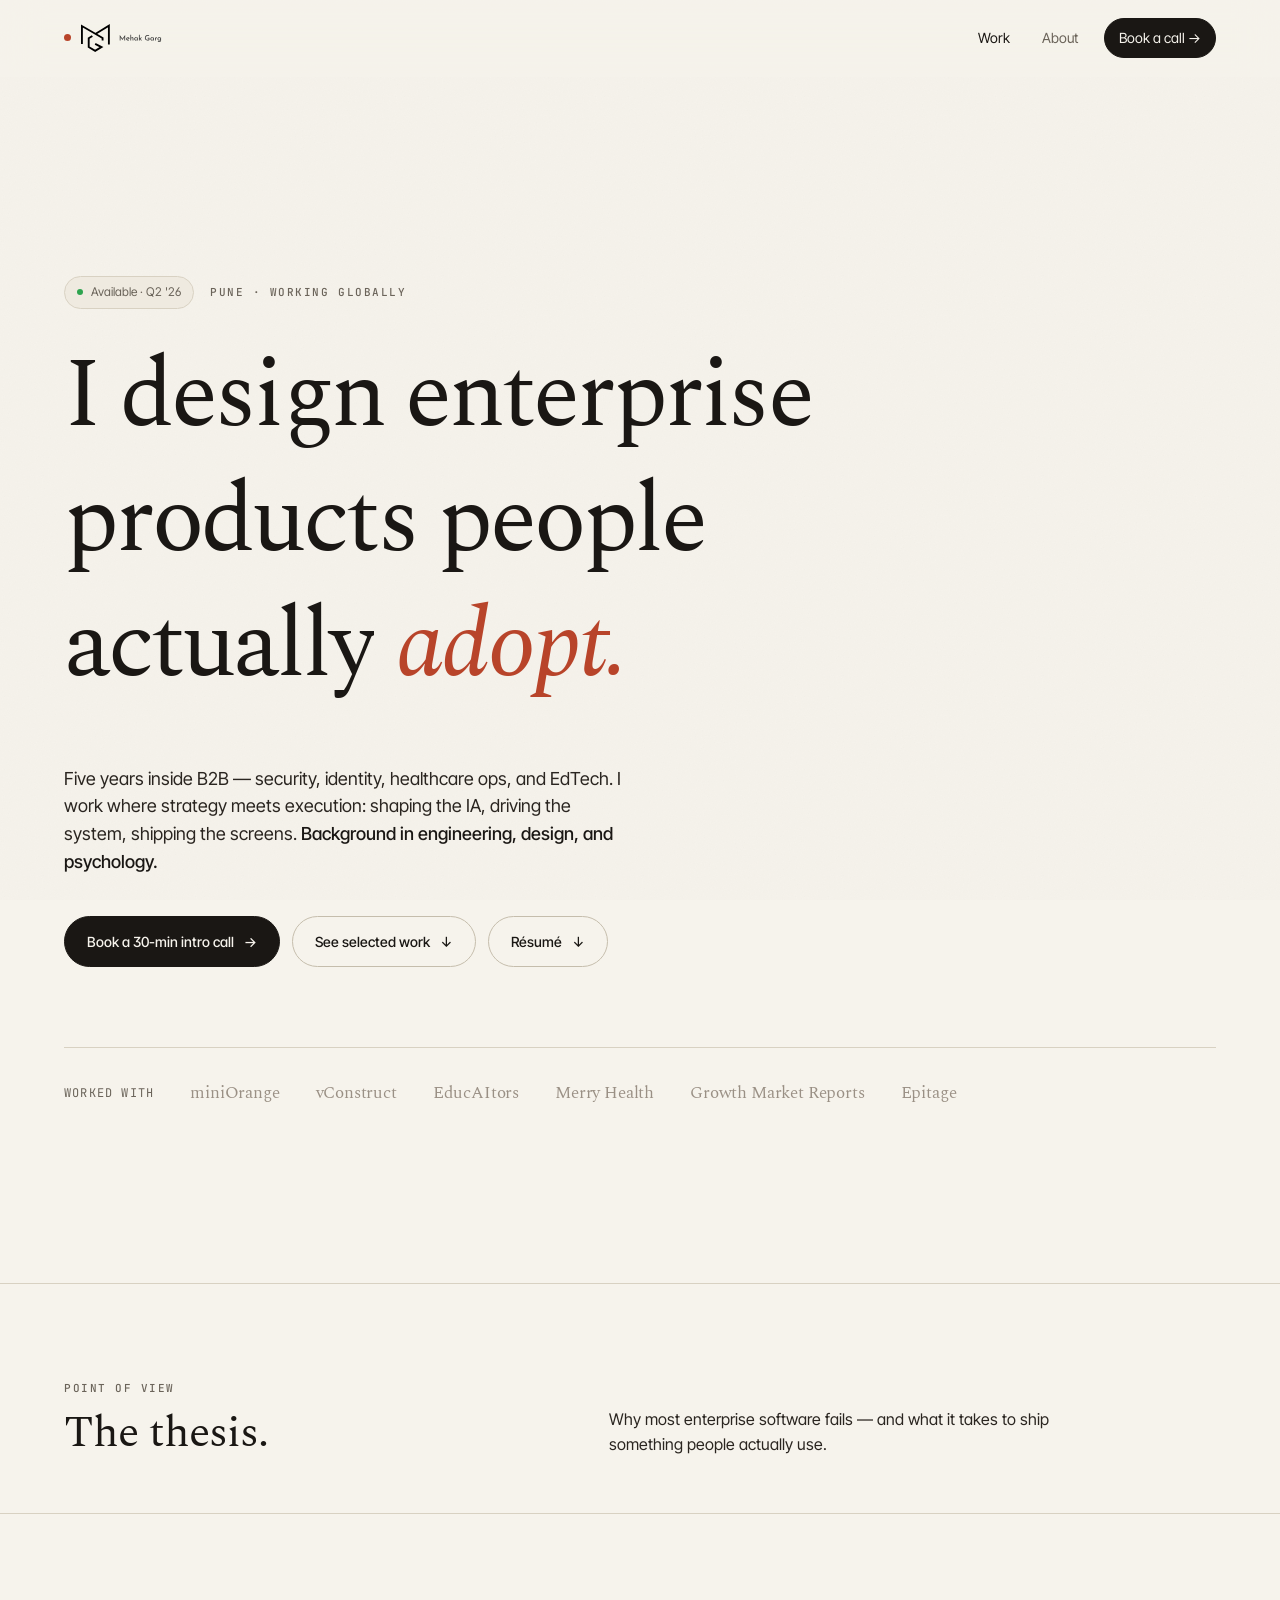
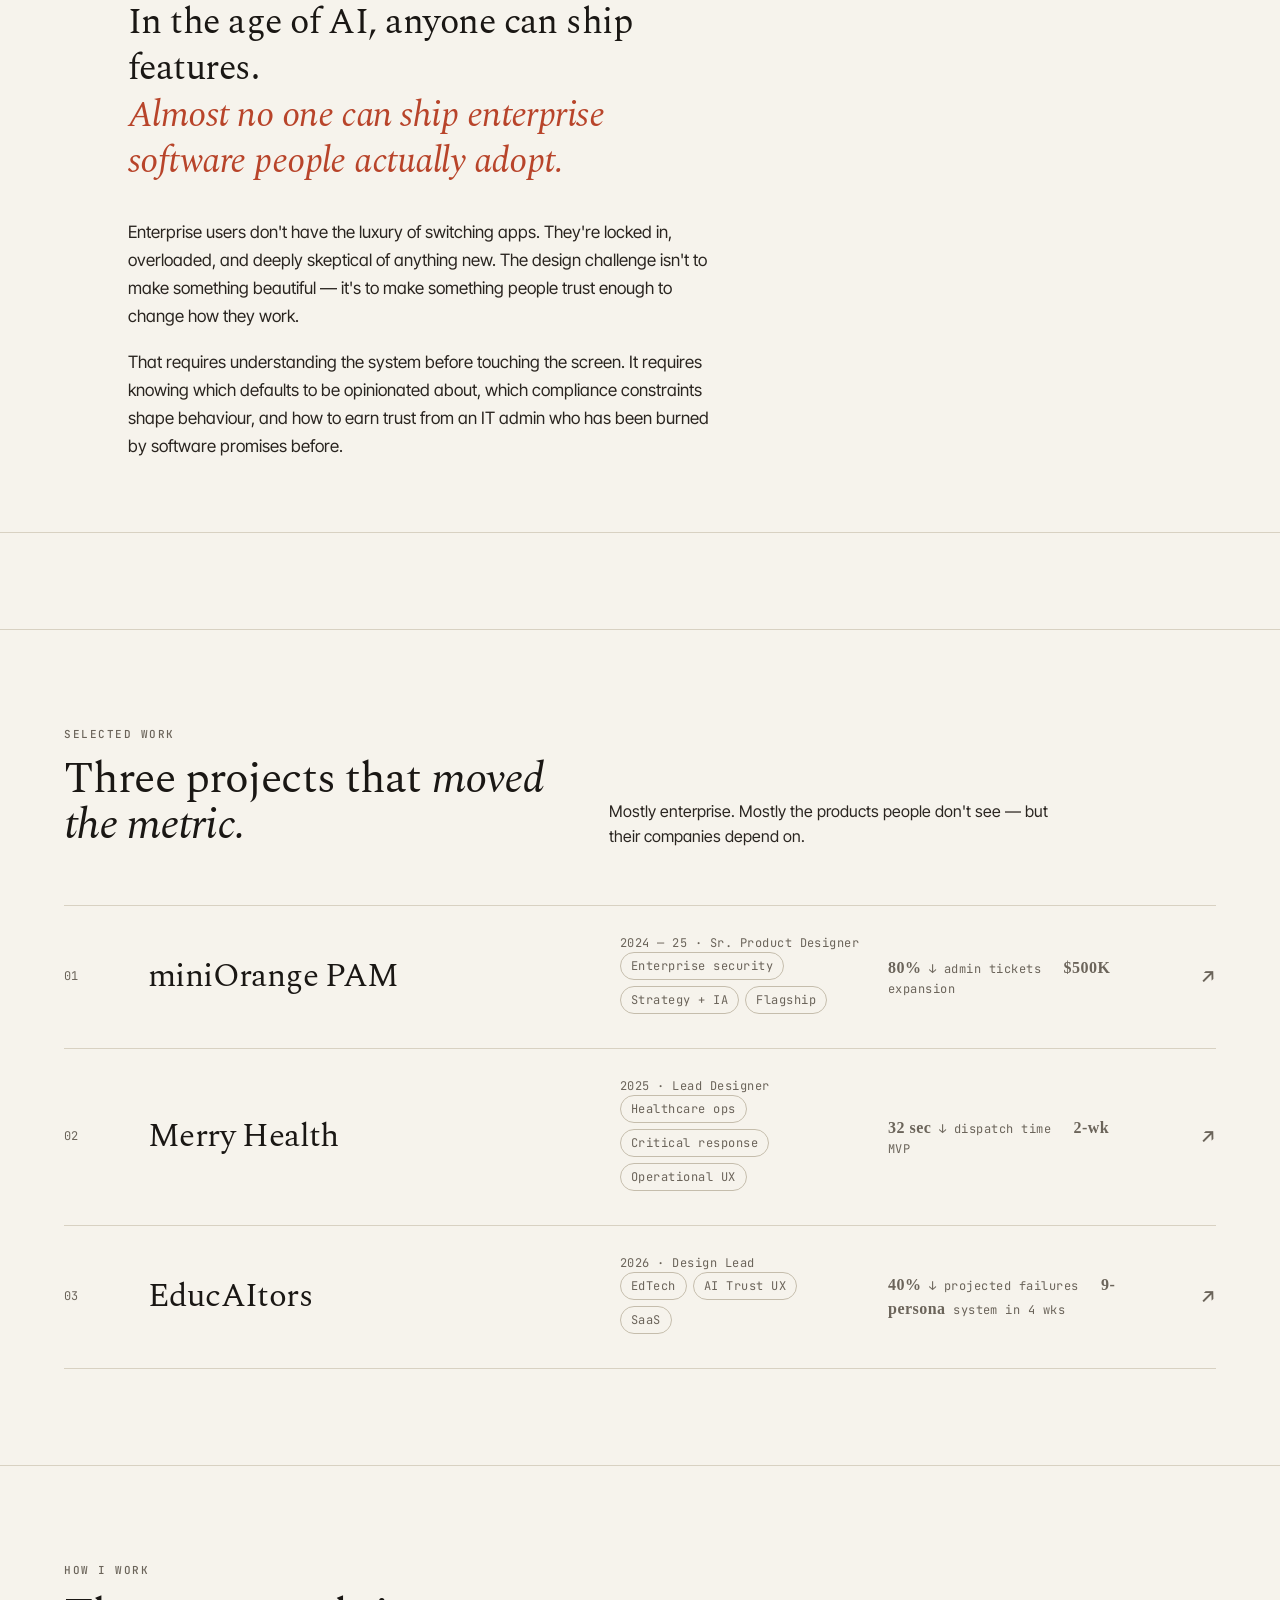
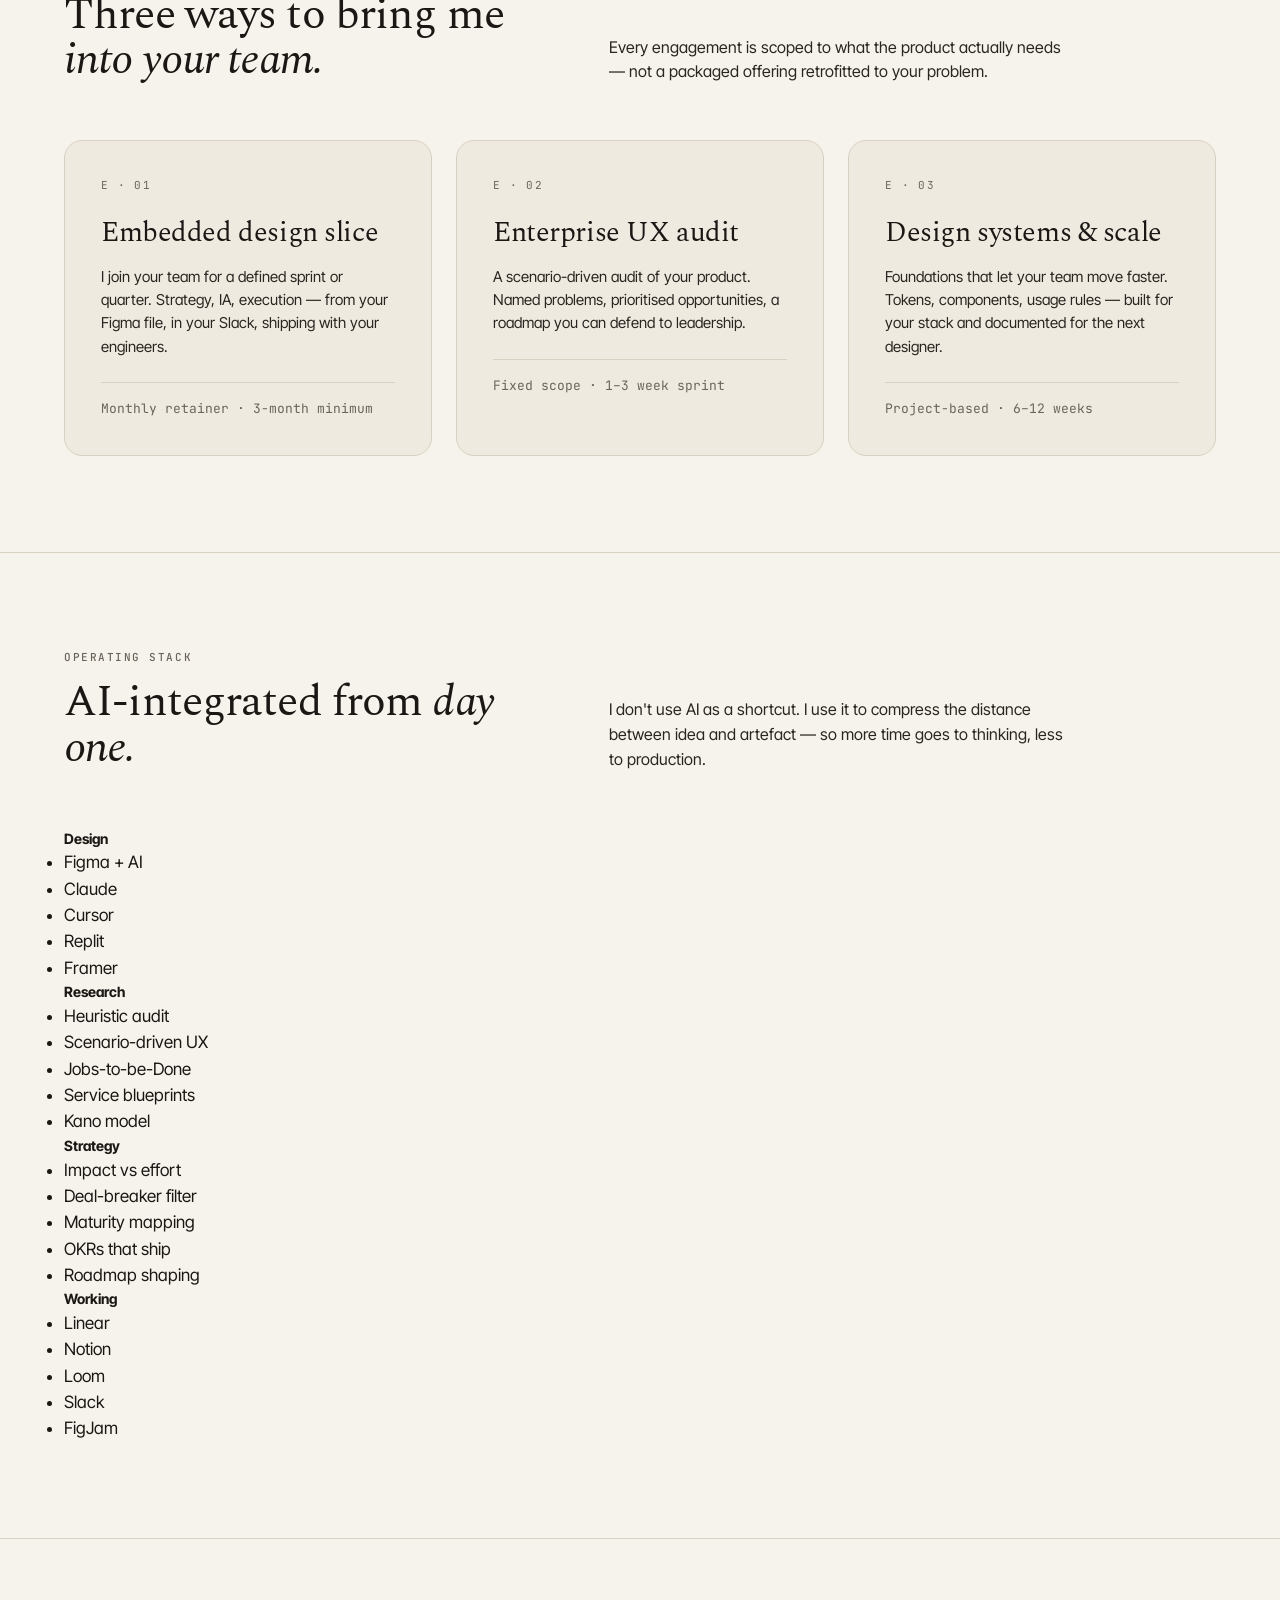
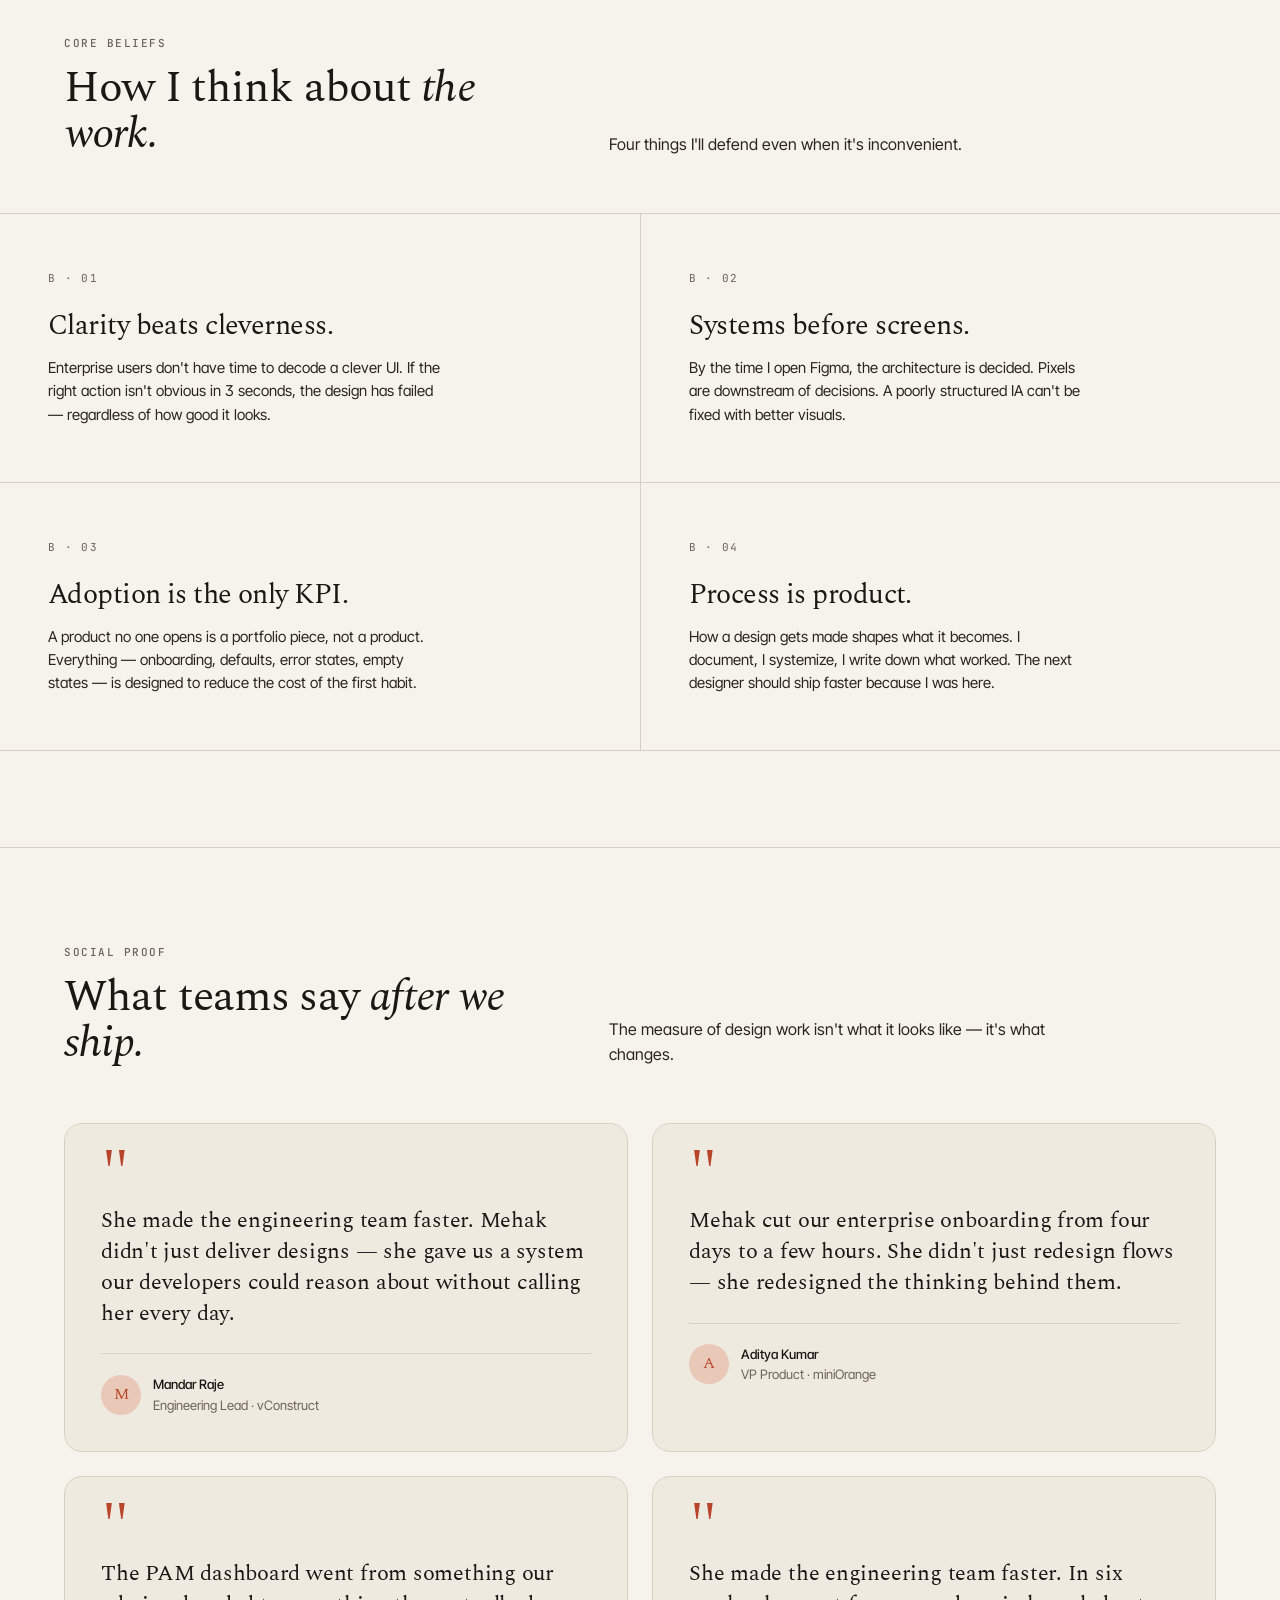
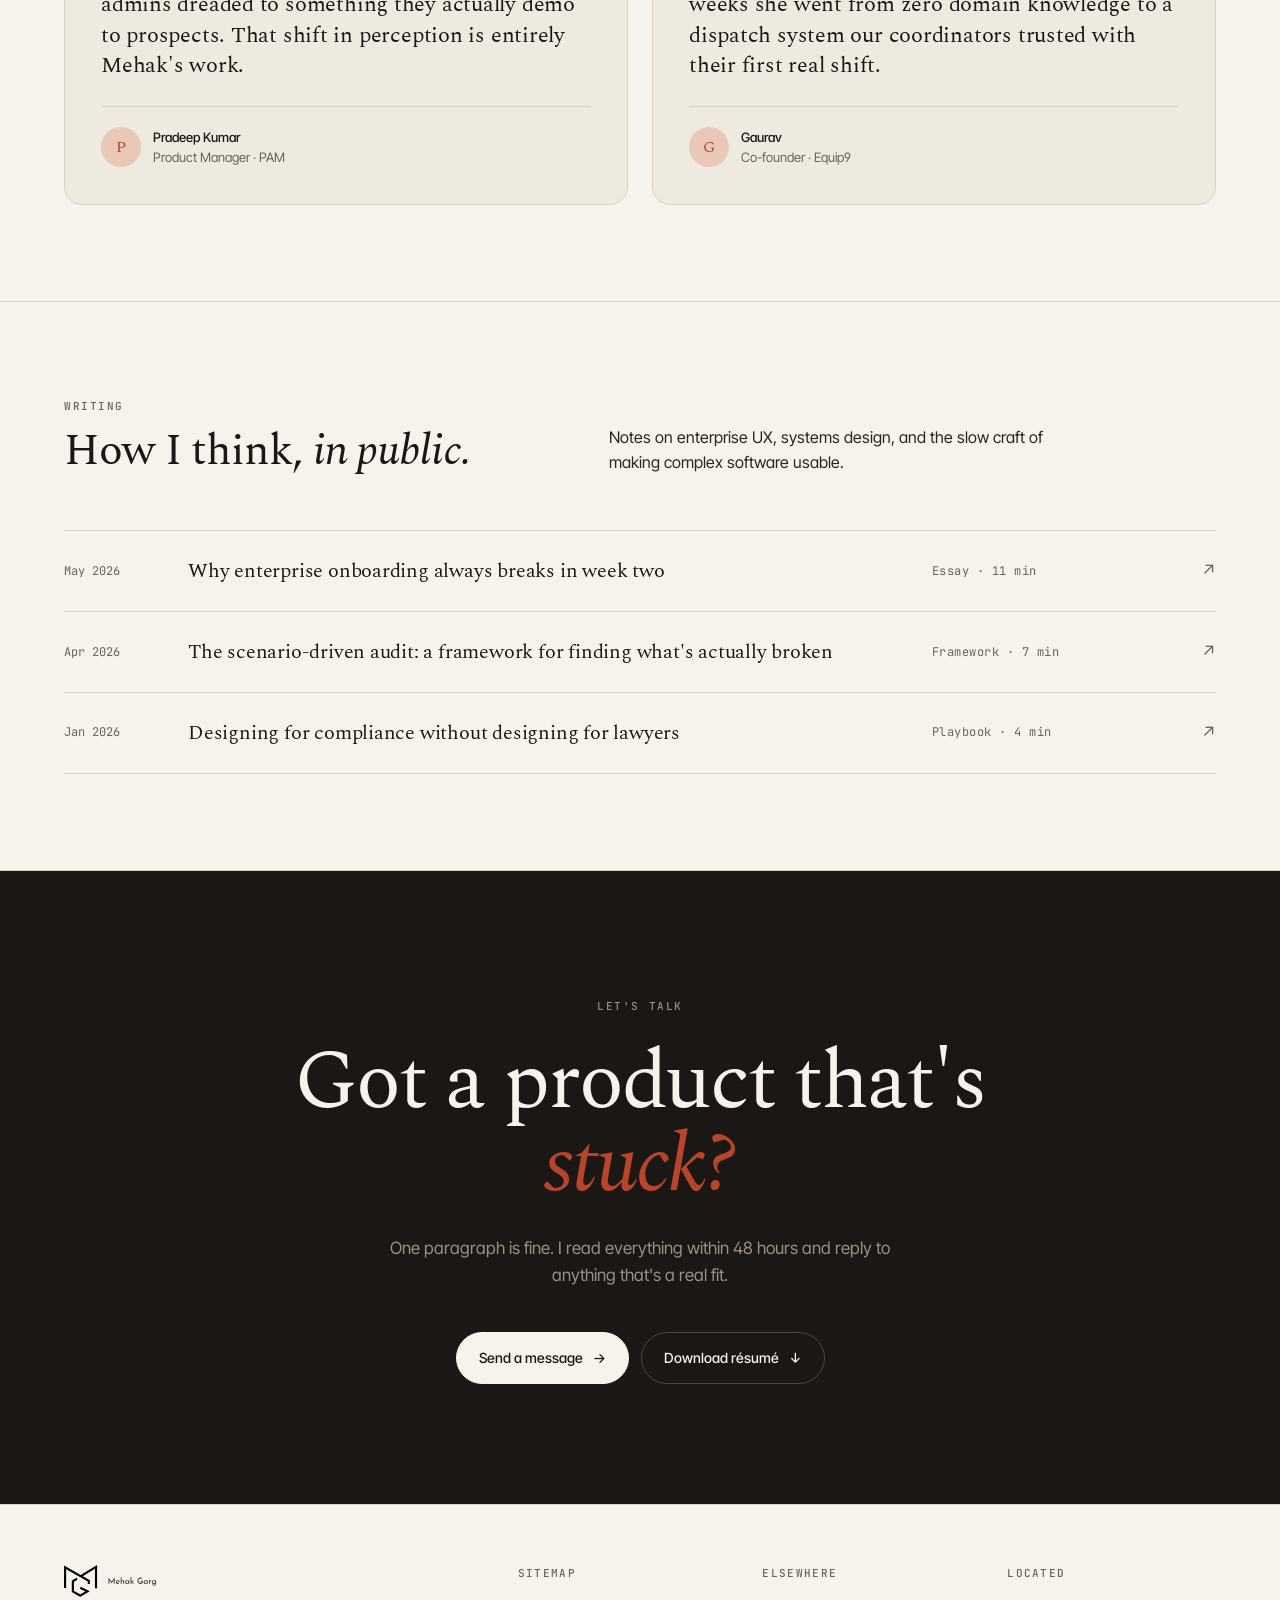
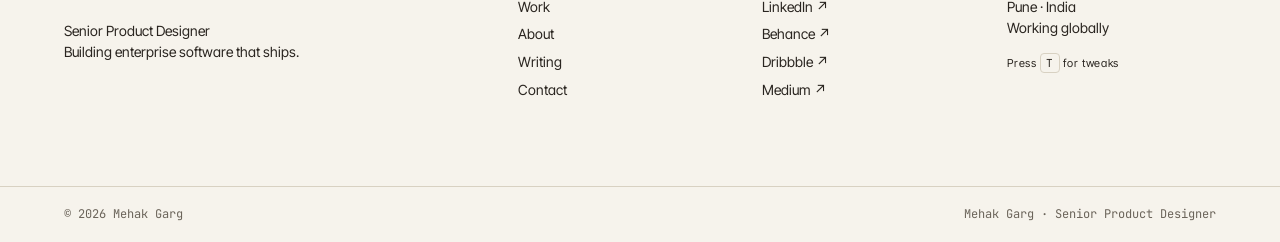
==== commit c21e8ae0: "Rebuild index.html to match design — correct headline, Thesis section, 3 case studies with metrics, " ====
--- a/index.html
+++ b/index.html
@@ -3,7 +3,7 @@
 <head>
 <meta charset="utf-8" />
 <meta name="viewport" content="width=device-width, initial-scale=1" />
-<title>Mehak Garg — Senior Product Designer</title>
+<title>Mehak Garg — Senior Product Designer · Enterprise software, shipped.</title>
 <link rel="preconnect" href="https://fonts.googleapis.com" />
 <link rel="preconnect" href="https://fonts.gstatic.com" crossorigin />
 <link href="https://fonts.googleapis.com/css2?family=Spectral:ital,wght@0,300;0,400;0,500;1,400&family=Inter+Tight:wght@400;500;600&family=JetBrains+Mono:wght@400;500&display=swap" rel="stylesheet" />
@@ -21,7 +21,7 @@
   <div class="nav-links">
     <a href="#work" class="active" data-cursor="hover">Work</a>
     <a href="about.html" data-cursor="hover">About</a>
-    <a href="#contact" class="cta" data-cursor="hover">Book a call →</a>
+    <a href="about.html#contact" class="cta" data-cursor="hover">Book a call →</a>
   </div>
 </nav>
 
@@ -32,42 +32,72 @@
       <div class="meta">
         <span class="status">
           <span class="live"></span>
-          Available for senior engagements
+          Available · Q2 '26
         </span>
         <span class="eyebrow">Pune · Working globally</span>
       </div>
       <h1 class="display">
-        Senior Product Designer for <span class="em">enterprise</span> software that ships.
+        I design enterprise products people actually <span class="em">adopt.</span>
       </h1>
       <p class="lede">
-        Five years inside B2B and enterprise. I work at the intersection of strategy, systems, and screens — where products need more than pixels but less than a re-org. <strong>Background in engineering, design, and psychology.</strong>
+        Five years inside B2B — security, identity, healthcare ops, and EdTech. I work where strategy meets execution: shaping the IA, driving the system, shipping the screens. <strong>Background in engineering, design, and psychology.</strong>
       </p>
       <div class="actions">
-        <a href="#work" class="btn primary" data-cursor="hover">See selected work <span class="arrow">↓</span></a>
-        <a href="about.html" class="btn" data-cursor="hover">About me <span class="arrow">→</span></a>
+        <a href="about.html#contact" class="btn primary" data-cursor="hover">Book a 30-min intro call <span class="arrow">→</span></a>
+        <a href="#work" class="btn" data-cursor="hover">See selected work <span class="arrow">↓</span></a>
         <a href="assets/Mehak-Garg-Resume.pdf" download class="btn" data-cursor="hover">Résumé <span class="arrow">↓</span></a>
       </div>
       <div class="trust">
         <span class="label">Worked with</span>
         <div class="logos">
           <span>miniOrange</span>
+          <span>vConstruct</span>
+          <span>EducAItors</span>
           <span>Merry Health</span>
-          <span>SaltPeppr</span>
-          <span>EducAItors</span>
-          <span>IAM &amp; PAM platforms</span>
-        </div>
-      </div>
-    </div>
-  </div>
-</section>
-
-<!-- 02 Work -->
-<section id="work" data-screen-label="02 Work">
+          <span>Growth Market Reports</span>
+          <span>Epitage</span>
+        </div>
+      </div>
+    </div>
+  </div>
+</section>
+
+<!-- 02 Thesis -->
+<section data-screen-label="02 Thesis">
+  <div class="wrap">
+    <div class="sec-head">
+      <div class="l reveal">
+        <span class="eyebrow">Point of view</span>
+        <h2 class="serif">The thesis.</h2>
+      </div>
+      <div class="r reveal">
+        <p>Why most enterprise software fails — and what it takes to ship something people actually use.</p>
+      </div>
+    </div>
+  </div>
+  <div class="beliefs reveal-stagger">
+    <div class="belief" style="grid-column: 1 / -1; padding: 72px 10vw;">
+      <p style="font-family:var(--serif);font-size:clamp(22px,2.8vw,40px);line-height:1.3;letter-spacing:-0.015em;color:var(--ink);max-width:30ch;">
+        In the age of AI, anyone can ship features.<br/>
+        <span style="color:var(--accent);font-style:italic;">Almost no one can ship enterprise software people actually adopt.</span>
+      </p>
+      <p style="margin-top:32px;font-size:17px;color:var(--ink-2);max-width:60ch;line-height:1.65;">
+        Enterprise users don't have the luxury of switching apps. They're locked in, overloaded, and deeply skeptical of anything new. The design challenge isn't to make something beautiful — it's to make something people trust enough to change how they work.
+      </p>
+      <p style="margin-top:18px;font-size:17px;color:var(--ink-2);max-width:60ch;line-height:1.65;">
+        That requires understanding the system before touching the screen. It requires knowing which defaults to be opinionated about, which compliance constraints shape behaviour, and how to earn trust from an IT admin who has been burned by software promises before.
+      </p>
+    </div>
+  </div>
+</section>
+
+<!-- 03 Work -->
+<section id="work" data-screen-label="03 Work">
   <div class="wrap">
     <div class="sec-head">
       <div class="l reveal">
         <span class="eyebrow">Selected work</span>
-        <h2 class="serif">Projects that shipped, scaled, <span class="italic">and earned trust.</span></h2>
+        <h2 class="serif">Three projects that <span class="italic">moved the metric.</span></h2>
       </div>
       <div class="r reveal">
         <p>Mostly enterprise. Mostly the products people don't see — but their companies depend on.</p>
@@ -76,97 +106,86 @@
 
     <div class="work">
 
-      <div class="proj reveal" data-cursor="hover" data-cursor-label="View">
+      <a href="case-pam.html" class="proj reveal" data-cursor="hover" data-cursor-label="View">
         <div class="num">01</div>
-        <div class="title serif">PAM Platform Redesign</div>
-        <div class="meta-l">
-          miniOrange · 2023 — 2026<br/>
-          Strategy · IA · Execution
-        </div>
-        <div class="meta-l">
-          Privileged Access Management<br/>
-          Enterprise Security
+        <div class="title serif">miniOrange PAM</div>
+        <div class="meta-l">
+          2024 — 25 · Sr. Product Designer<br/>
+          <span class="tag-pill">Enterprise security</span><span class="tag-pill">Strategy + IA</span><span class="tag-pill">Flagship</span>
+        </div>
+        <div class="meta-l">
+          <strong style="font-family:var(--serif);font-size:16px;">80%</strong> ↓ admin tickets&nbsp;&nbsp;
+          <strong style="font-family:var(--serif);font-size:16px;">$500K</strong> expansion
         </div>
         <div class="arrow-cell">↗</div>
-        <div class="preview" style="background:var(--paper-2);display:flex;align-items:center;justify-content:center;">
-          <span style="font-family:var(--serif);font-size:13px;color:var(--muted);">PAM · miniOrange</span>
-        </div>
-      </div>
-
-      <div class="proj reveal" data-cursor="hover" data-cursor-label="View">
+        <div class="preview" style="background:var(--paper-2);padding:20px;display:flex;flex-direction:column;gap:8px;">
+          <div style="display:grid;grid-template-columns:1fr 1fr 1fr 1fr;gap:6px;margin-bottom:4px;">
+            <div style="background:var(--accent-soft);border-radius:6px;padding:8px 6px;font-family:var(--mono);font-size:9px;color:var(--accent);text-align:center;">Assets</div>
+            <div style="background:var(--paper);border-radius:6px;padding:8px 6px;font-family:var(--mono);font-size:9px;color:var(--muted);text-align:center;">Users</div>
+            <div style="background:var(--paper);border-radius:6px;padding:8px 6px;font-family:var(--mono);font-size:9px;color:var(--muted);text-align:center;">Policy</div>
+            <div style="background:var(--paper);border-radius:6px;padding:8px 6px;font-family:var(--mono);font-size:9px;color:var(--muted);text-align:center;">Audit</div>
+          </div>
+          <div style="background:var(--paper);border-radius:8px;height:120px;display:flex;align-items:center;justify-content:center;">
+            <span style="font-family:var(--serif);font-size:11px;color:var(--muted);">PAM Command Centre</span>
+          </div>
+        </div>
+      </a>
+
+      <a href="case-merry.html" class="proj reveal" data-cursor="hover" data-cursor-label="View">
         <div class="num">02</div>
-        <div class="title serif">Ambulance Dispatch System</div>
-        <div class="meta-l">
-          Merry Health · 2025<br/>
-          Lead Designer
-        </div>
-        <div class="meta-l">
-          Emergency Healthcare Ops<br/>
-          Decision Support
+        <div class="title serif">Merry Health</div>
+        <div class="meta-l">
+          2025 · Lead Designer<br/>
+          <span class="tag-pill">Healthcare ops</span><span class="tag-pill">Critical response</span><span class="tag-pill">Operational UX</span>
+        </div>
+        <div class="meta-l">
+          <strong style="font-family:var(--serif);font-size:16px;">32 sec</strong> ↓ dispatch time&nbsp;&nbsp;
+          <strong style="font-family:var(--serif);font-size:16px;">2-wk</strong> MVP
         </div>
         <div class="arrow-cell">↗</div>
-        <div class="preview" style="background:var(--paper-2);display:flex;align-items:center;justify-content:center;">
-          <span style="font-family:var(--serif);font-size:13px;color:var(--muted);">Merry Health · Dispatch</span>
-        </div>
-      </div>
-
-      <div class="proj reveal" data-cursor="hover" data-cursor-label="View">
+        <div class="preview" style="background:var(--paper-2);padding:20px;display:flex;flex-direction:column;gap:8px;">
+          <div style="background:#fef2f2;border-radius:8px;padding:12px;display:flex;align-items:center;gap:10px;">
+            <div style="width:10px;height:10px;border-radius:50%;background:#ef4444;flex-shrink:0;"></div>
+            <div>
+              <div style="font-family:var(--mono);font-size:9px;color:#ef4444;letter-spacing:0.08em;">CRITICAL · CARDIAC</div>
+              <div style="font-family:var(--serif);font-size:12px;color:#1a1714;margin-top:2px;">Incident #2847</div>
+            </div>
+          </div>
+          <div style="background:var(--paper);border-radius:8px;height:100px;display:flex;align-items:center;justify-content:center;">
+            <span style="font-family:var(--serif);font-size:11px;color:var(--muted);">Dispatch Decision View</span>
+          </div>
+        </div>
+      </a>
+
+      <a href="case-educaitors.html" class="proj reveal" data-cursor="hover" data-cursor-label="View">
         <div class="num">03</div>
-        <div class="title serif">IAM Onboarding Overhaul</div>
-        <div class="meta-l">
-          miniOrange · 2023 — 2026<br/>
-          Sr. Product Designer
-        </div>
-        <div class="meta-l">
-          Identity &amp; Access Management<br/>
-          4 days → hours setup time
+        <div class="title serif">EducAItors</div>
+        <div class="meta-l">
+          2026 · Design Lead<br/>
+          <span class="tag-pill">EdTech</span><span class="tag-pill">AI Trust UX</span><span class="tag-pill">SaaS</span>
+        </div>
+        <div class="meta-l">
+          <strong style="font-family:var(--serif);font-size:16px;">40%</strong> ↓ projected failures&nbsp;&nbsp;
+          <strong style="font-family:var(--serif);font-size:16px;">9-persona</strong> system in 4 wks
         </div>
         <div class="arrow-cell">↗</div>
-        <div class="preview" style="background:var(--paper-2);display:flex;align-items:center;justify-content:center;">
-          <span style="font-family:var(--serif);font-size:13px;color:var(--muted);">IAM · Onboarding</span>
-        </div>
-      </div>
-
-      <div class="proj reveal" data-cursor="hover" data-cursor-label="View">
-        <div class="num">04</div>
-        <div class="title serif">SaltPeppr — Three Surfaces</div>
-        <div class="meta-l">
-          SaltPeppr · 2024<br/>
-          Solo Designer
-        </div>
-        <div class="meta-l">
-          Web · iOS · Android · Ops display<br/>
-          Consumer Food
-        </div>
-        <div class="arrow-cell">↗</div>
-        <div class="preview" style="background:var(--paper-2);display:flex;align-items:center;justify-content:center;">
-          <span style="font-family:var(--serif);font-size:13px;color:var(--muted);">SaltPeppr · Multi-surface</span>
-        </div>
-      </div>
-
-      <div class="proj reveal" data-cursor="hover" data-cursor-label="View">
-        <div class="num">05</div>
-        <div class="title serif">AI-native Learning Platform</div>
-        <div class="meta-l">
-          EducAItors · 2025<br/>
-          Lead Designer
-        </div>
-        <div class="meta-l">
-          EdTech · 0 → 1<br/>
-          AI-native UX
-        </div>
-        <div class="arrow-cell">↗</div>
-        <div class="preview" style="background:var(--paper-2);display:flex;align-items:center;justify-content:center;">
-          <span style="font-family:var(--serif);font-size:13px;color:var(--muted);">EducAItors · EdTech</span>
-        </div>
-      </div>
-
-    </div>
-  </div>
-</section>
-
-<!-- 03 How I engage -->
-<section data-screen-label="03 Engagements">
+        <div class="preview" style="background:var(--paper-2);padding:20px;display:flex;flex-direction:column;gap:8px;">
+          <div style="background:var(--paper);border-radius:8px;padding:10px 14px;">
+            <div style="font-family:var(--mono);font-size:9px;color:var(--muted);letter-spacing:0.08em;">SUBMISSION ANALYSIS</div>
+            <div style="font-family:var(--serif);font-size:12px;margin-top:4px;color:var(--ink);">Student learning report</div>
+          </div>
+          <div style="background:var(--paper);border-radius:8px;height:100px;display:flex;align-items:center;justify-content:center;">
+            <span style="font-family:var(--serif);font-size:11px;color:var(--muted);">AI-native Learning Platform</span>
+          </div>
+        </div>
+      </a>
+
+    </div>
+  </div>
+</section>
+
+<!-- 04 Engagements -->
+<section data-screen-label="04 Engagements">
   <div class="wrap">
     <div class="sec-head">
       <div class="l reveal">
@@ -183,68 +202,125 @@
         <div class="num">E · 01</div>
         <h3 class="serif">Embedded design slice</h3>
         <p>I join your team for a defined sprint or quarter. Strategy, IA, execution — from your Figma file, in your Slack, shipping with your engineers.</p>
-        <div class="when">Best for: teams moving fast without a senior designer</div>
+        <div class="when">Monthly retainer · 3-month minimum</div>
       </div>
       <div class="card">
         <div class="num">E · 02</div>
-        <h3 class="serif">Enterprise UX Audit</h3>
+        <h3 class="serif">Enterprise UX audit</h3>
         <p>A scenario-driven audit of your product. Named problems, prioritised opportunities, a roadmap you can defend to leadership.</p>
-        <div class="when">Best for: products stuck between versions</div>
+        <div class="when">Fixed scope · 1–3 week sprint</div>
       </div>
       <div class="card">
         <div class="num">E · 03</div>
         <h3 class="serif">Design systems &amp; scale</h3>
         <p>Foundations that let your team move faster. Tokens, components, usage rules — built for your stack and documented for the next designer.</p>
-        <div class="when">Best for: multi-team orgs with a consistency problem</div>
-      </div>
-    </div>
-  </div>
-</section>
-
-<!-- 04 Beliefs -->
-<section data-screen-label="04 Beliefs">
-  <div class="wrap">
-    <div class="sec-head">
-      <div class="l reveal">
-        <span class="eyebrow">Point of view</span>
-        <h2 class="serif">What I believe about <span class="italic">good design.</span></h2>
-      </div>
-      <div class="r reveal">
-        <p>Convictions I've earned by being wrong first. These shape every engagement.</p>
-      </div>
-    </div>
-  </div>
-
+        <div class="when">Project-based · 6–12 weeks</div>
+      </div>
+    </div>
+  </div>
+</section>
+
+<!-- 05 Operating stack -->
+<section data-screen-label="05 Operating stack">
+  <div class="wrap">
+    <div class="sec-head">
+      <div class="l reveal">
+        <span class="eyebrow">Operating stack</span>
+        <h2 class="serif">AI-integrated from <span class="italic">day one.</span></h2>
+      </div>
+      <div class="r reveal">
+        <p>I don't use AI as a shortcut. I use it to compress the distance between idea and artefact — so more time goes to thinking, less to production.</p>
+      </div>
+    </div>
+
+    <div class="toolkit reveal-stagger">
+      <div class="tool-col">
+        <h5>Design</h5>
+        <ul>
+          <li>Figma + AI</li>
+          <li>Claude</li>
+          <li>Cursor</li>
+          <li>Replit</li>
+          <li>Framer</li>
+        </ul>
+      </div>
+      <div class="tool-col">
+        <h5>Research</h5>
+        <ul>
+          <li>Heuristic audit</li>
+          <li>Scenario-driven UX</li>
+          <li>Jobs-to-be-Done</li>
+          <li>Service blueprints</li>
+          <li>Kano model</li>
+        </ul>
+      </div>
+      <div class="tool-col">
+        <h5>Strategy</h5>
+        <ul>
+          <li>Impact vs effort</li>
+          <li>Deal-breaker filter</li>
+          <li>Maturity mapping</li>
+          <li>OKRs that ship</li>
+          <li>Roadmap shaping</li>
+        </ul>
+      </div>
+      <div class="tool-col">
+        <h5>Working</h5>
+        <ul>
+          <li>Linear</li>
+          <li>Notion</li>
+          <li>Loom</li>
+          <li>Slack</li>
+          <li>FigJam</li>
+        </ul>
+      </div>
+    </div>
+  </div>
+</section>
+
+<!-- 06 Beliefs -->
+<section data-screen-label="06 Beliefs">
+  <div class="wrap">
+    <div class="sec-head">
+      <div class="l reveal">
+        <span class="eyebrow">Core beliefs</span>
+        <h2 class="serif">How I think about <span class="italic">the work.</span></h2>
+      </div>
+      <div class="r reveal">
+        <p>Four things I'll defend even when it's inconvenient.</p>
+      </div>
+    </div>
+  </div>
   <div class="beliefs reveal-stagger">
     <div class="belief">
       <div class="num">B · 01</div>
-      <h4 class="serif">Strategy before screens.</h4>
-      <p>By the time I open Figma, the architecture is decided. Pixels are downstream of decisions.</p>
+      <h4 class="serif">Clarity beats cleverness.</h4>
+      <p>Enterprise users don't have time to decode a clever UI. If the right action isn't obvious in 3 seconds, the design has failed — regardless of how good it looks.</p>
     </div>
     <div class="belief">
       <div class="num">B · 02</div>
-      <h4 class="serif">Audit before redesign.</h4>
-      <p>You can't fix what you haven't named. A scenario-driven audit beats a moodboard every time.</p>
+      <h4 class="serif">Systems before screens.</h4>
+      <p>By the time I open Figma, the architecture is decided. Pixels are downstream of decisions. A poorly structured IA can't be fixed with better visuals.</p>
     </div>
     <div class="belief">
       <div class="num">B · 03</div>
-      <h4 class="serif">Adoption over aesthetic.</h4>
-      <p>A product no one opens is a portfolio piece, not a product. Solve adoption first, beauty second.</p>
+      <h4 class="serif">Adoption is the only KPI.</h4>
+      <p>A product no one opens is a portfolio piece, not a product. Everything — onboarding, defaults, error states, empty states — is designed to reduce the cost of the first habit.</p>
     </div>
     <div class="belief">
       <div class="num">B · 04</div>
-      <h4 class="serif">Compliance is a design surface.</h4>
-      <p>SOC 2, HIPAA, ISO — these aren't engineering checklists. They shape what users can do, when, and how.</p>
-    </div>
-  </div>
-</section>
-
-<!-- 05 Quotes -->
-<section data-screen-label="05 Quotes">
-  <div class="wrap">
-    <div class="sec-head">
-      <div class="l reveal">
-        <span class="eyebrow">Testimonials</span>
+      <h4 class="serif">Process is product.</h4>
+      <p>How a design gets made shapes what it becomes. I document, I systemize, I write down what worked. The next designer should ship faster because I was here.</p>
+    </div>
+  </div>
+</section>
+
+<!-- 07 Testimonials -->
+<section data-screen-label="07 Testimonials">
+  <div class="wrap">
+    <div class="sec-head">
+      <div class="l reveal">
+        <span class="eyebrow">Social proof</span>
         <h2 class="serif">What teams say <span class="italic">after we ship.</span></h2>
       </div>
       <div class="r reveal">
@@ -253,34 +329,56 @@
     </div>
 
     <div class="quotes reveal-stagger">
+      <div class="quote">
+        <div class="mark">"</div>
+        <blockquote>She made the engineering team faster. Mehak didn't just deliver designs — she gave us a system our developers could reason about without calling her every day.</blockquote>
+        <div class="who">
+          <div class="avatar">M</div>
+          <div class="who-text">
+            <div class="name">Mandar Raje</div>
+            <div class="role">Engineering Lead · vConstruct</div>
+          </div>
+        </div>
+      </div>
       <div class="quote">
         <div class="mark">"</div>
         <blockquote>Mehak cut our enterprise onboarding from four days to a few hours. She didn't just redesign flows — she redesigned the thinking behind them.</blockquote>
         <div class="who">
-          <div class="avatar">R</div>
+          <div class="avatar">A</div>
           <div class="who-text">
-            <div class="name">Rohit Mehta</div>
+            <div class="name">Aditya Kumar</div>
             <div class="role">VP Product · miniOrange</div>
           </div>
         </div>
       </div>
       <div class="quote">
         <div class="mark">"</div>
-        <blockquote>She works like a senior engineer who chose design. Rigorous, systematic, and fast. Our dispatch system went from concept to production in six weeks.</blockquote>
+        <blockquote>The PAM dashboard went from something our admins dreaded to something they actually demo to prospects. That shift in perception is entirely Mehak's work.</blockquote>
         <div class="who">
-          <div class="avatar">A</div>
+          <div class="avatar">P</div>
           <div class="who-text">
-            <div class="name">Ananya Sharma</div>
-            <div class="role">Co-founder · Merry Health</div>
-          </div>
-        </div>
-      </div>
-    </div>
-  </div>
-</section>
-
-<!-- 06 Writing -->
-<section id="writing" data-screen-label="06 Writing">
+            <div class="name">Pradeep Kumar</div>
+            <div class="role">Product Manager · PAM</div>
+          </div>
+        </div>
+      </div>
+      <div class="quote">
+        <div class="mark">"</div>
+        <blockquote>She made the engineering team faster. In six weeks she went from zero domain knowledge to a dispatch system our coordinators trusted with their first real shift.</blockquote>
+        <div class="who">
+          <div class="avatar">G</div>
+          <div class="who-text">
+            <div class="name">Gaurav</div>
+            <div class="role">Co-founder · Equip9</div>
+          </div>
+        </div>
+      </div>
+    </div>
+  </div>
+</section>
+
+<!-- 08 Writing -->
+<section id="writing" data-screen-label="08 Writing">
   <div class="wrap">
     <div class="sec-head">
       <div class="l reveal">
@@ -294,35 +392,29 @@
 
     <div class="writing">
       <div class="write reveal">
-        <div class="date">May 2025</div>
+        <div class="date">May 2026</div>
         <div class="t serif">Why enterprise onboarding always breaks in week two</div>
-        <div class="tag">UX · Enterprise</div>
+        <div class="tag">Essay · 11 min</div>
         <div class="a">↗</div>
       </div>
       <div class="write reveal">
-        <div class="date">Mar 2025</div>
-        <div class="t serif">The scenario-driven audit: how I find what's actually broken</div>
-        <div class="tag">Process · Audit</div>
+        <div class="date">Apr 2026</div>
+        <div class="t serif">The scenario-driven audit: a framework for finding what's actually broken</div>
+        <div class="tag">Framework · 7 min</div>
         <div class="a">↗</div>
       </div>
       <div class="write reveal">
-        <div class="date">Jan 2025</div>
+        <div class="date">Jan 2026</div>
         <div class="t serif">Designing for compliance without designing for lawyers</div>
-        <div class="tag">IAM · PAM · Compliance</div>
+        <div class="tag">Playbook · 4 min</div>
         <div class="a">↗</div>
       </div>
-      <div class="write reveal">
-        <div class="date">Nov 2024</div>
-        <div class="t serif">One designer, three surfaces: lessons from SaltPeppr</div>
-        <div class="tag">Systems · Mobile</div>
-        <div class="a">↗</div>
-      </div>
-    </div>
-  </div>
-</section>
-
-<!-- 07 CTA -->
-<section data-screen-label="07 CTA" id="contact" style="padding:0">
+    </div>
+  </div>
+</section>
+
+<!-- 09 CTA -->
+<section data-screen-label="09 CTA" style="padding:0">
   <div class="cta-block">
     <span class="eyebrow">Let's talk</span>
     <h2 class="serif">Got a product that's <span class="em">stuck?</span></h2>
@@ -347,7 +439,7 @@
       <a href="#work">Work</a>
       <a href="about.html">About</a>
       <a href="#writing">Writing</a>
-      <a href="#contact">Contact</a>
+      <a href="about.html#contact">Contact</a>
     </div>
     <div class="col">
       <h5>Elsewhere</h5>
@@ -359,6 +451,7 @@
     <div class="col">
       <h5>Located</h5>
       <p class="meta">Pune · India<br/>Working globally</p>
+      <p class="meta" style="margin-top:16px;font-size:11px;letter-spacing:0.06em;">Press <kbd style="font-family:var(--mono);padding:2px 5px;border:1px solid var(--rule);border-radius:4px;">T</kbd> for tweaks</p>
     </div>
   </div>
   <div class="foot-bottom">
@@ -368,5 +461,15 @@
 </footer>
 
 <script src="app.js"></script>
+<script>
+  // Tweaks panel — Press T
+  document.addEventListener('keydown', function(e) {
+    if (e.key === 't' || e.key === 'T') {
+      const panel = document.getElementById('tweaks-panel');
+      if (panel) panel.classList.toggle('open');
+    }
+  });
+</script>
+
 </body>
 </html>
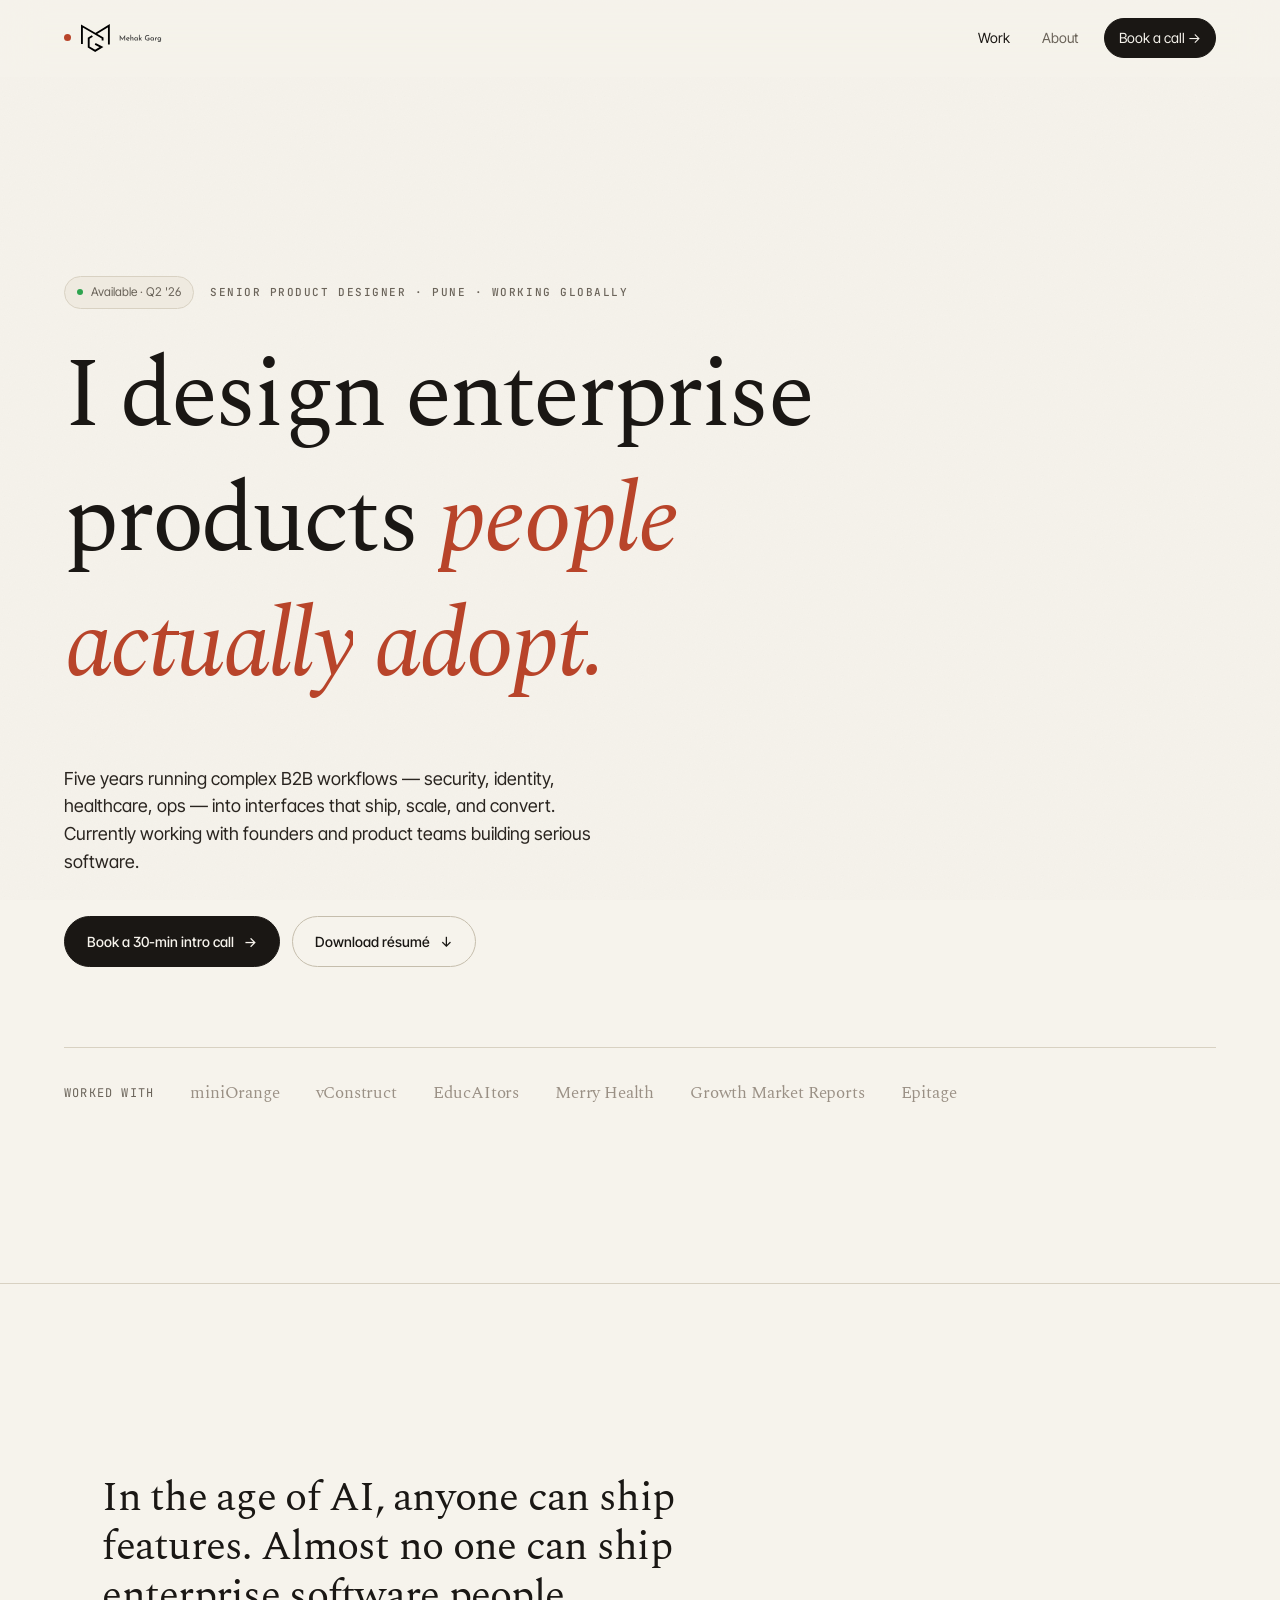
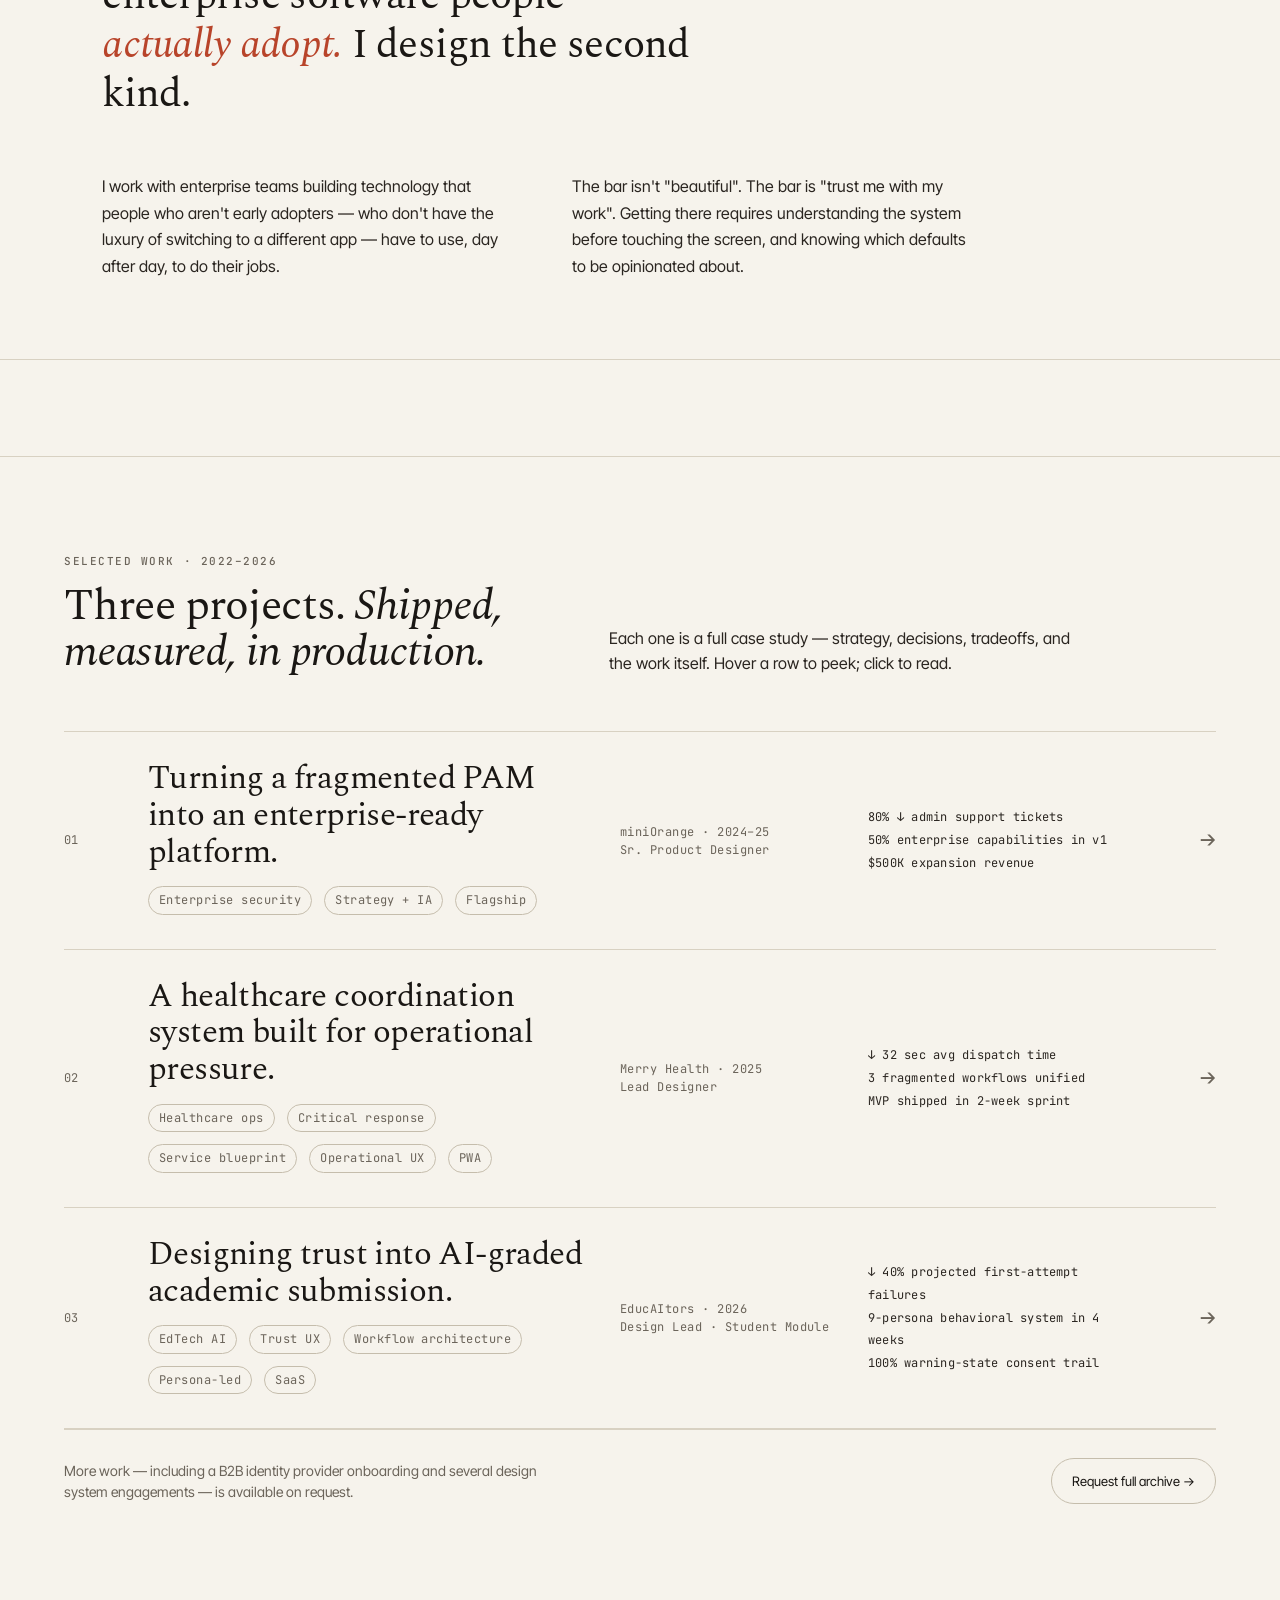
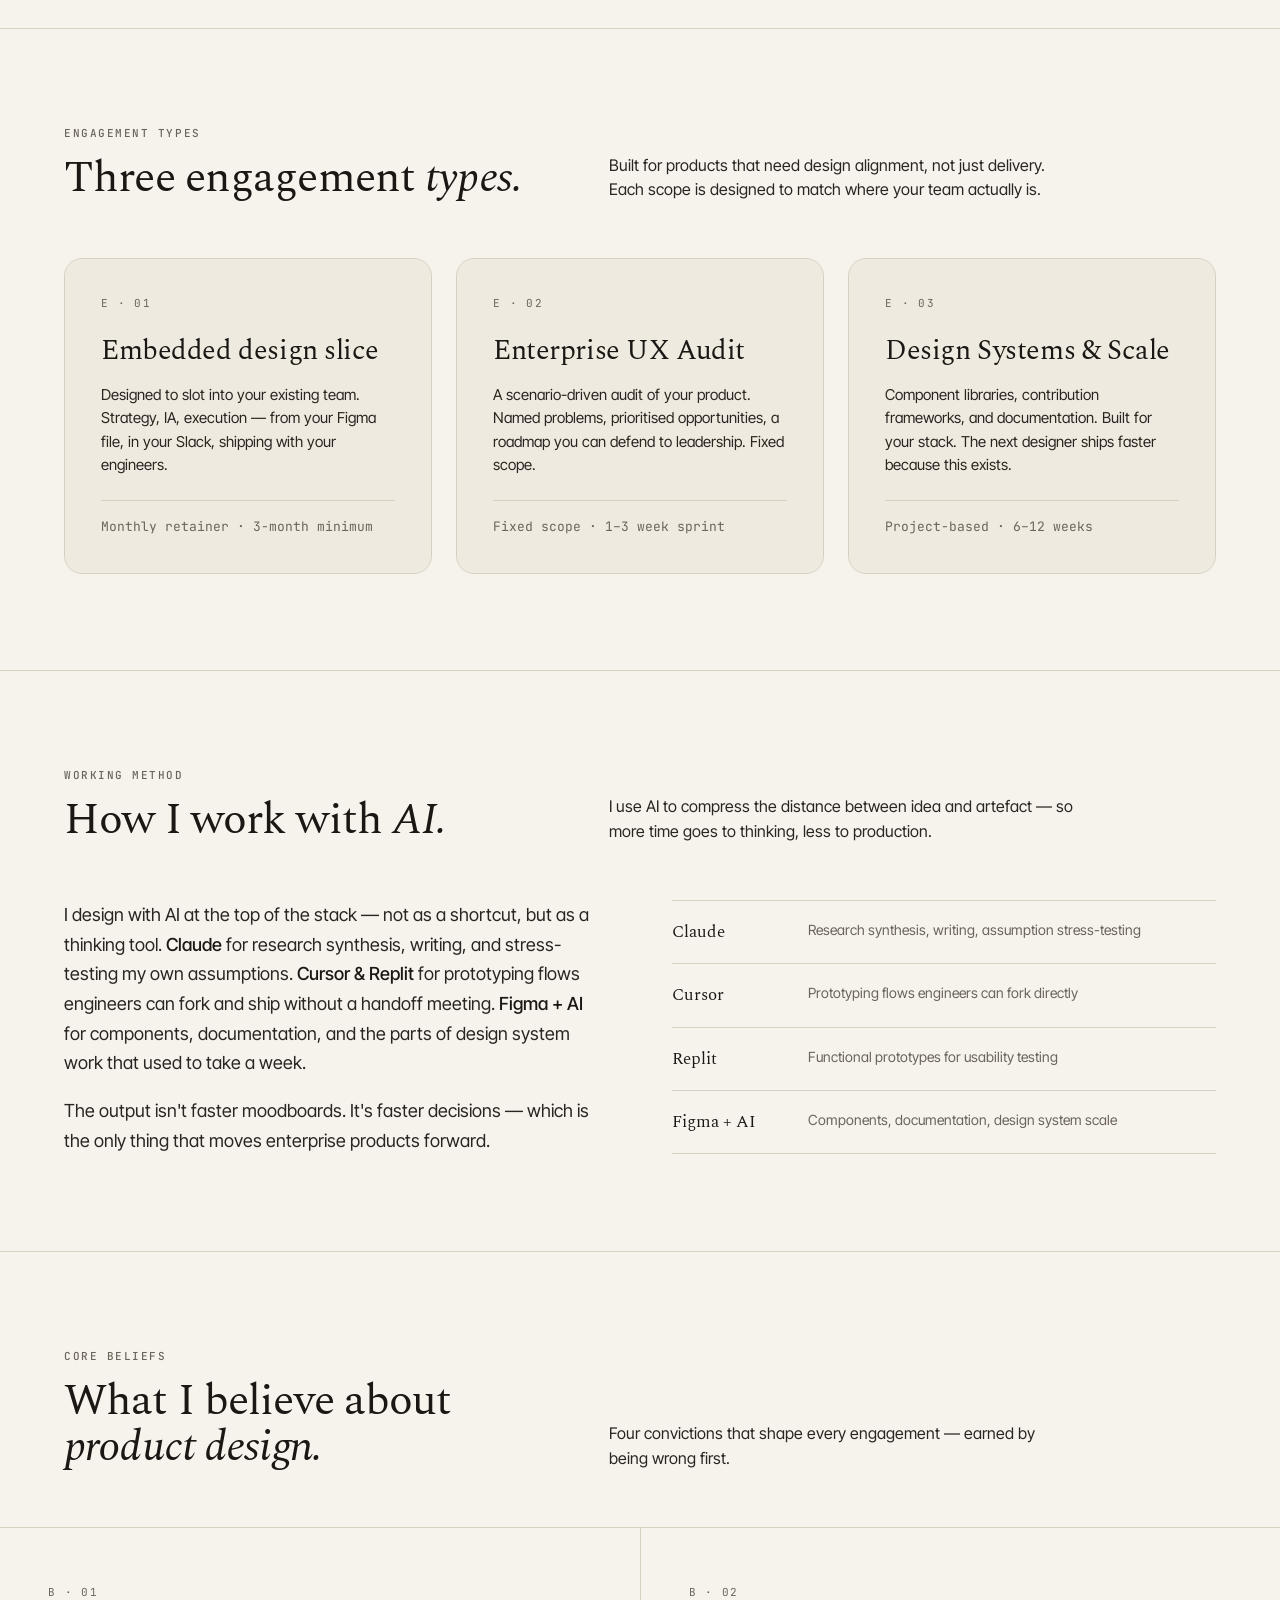
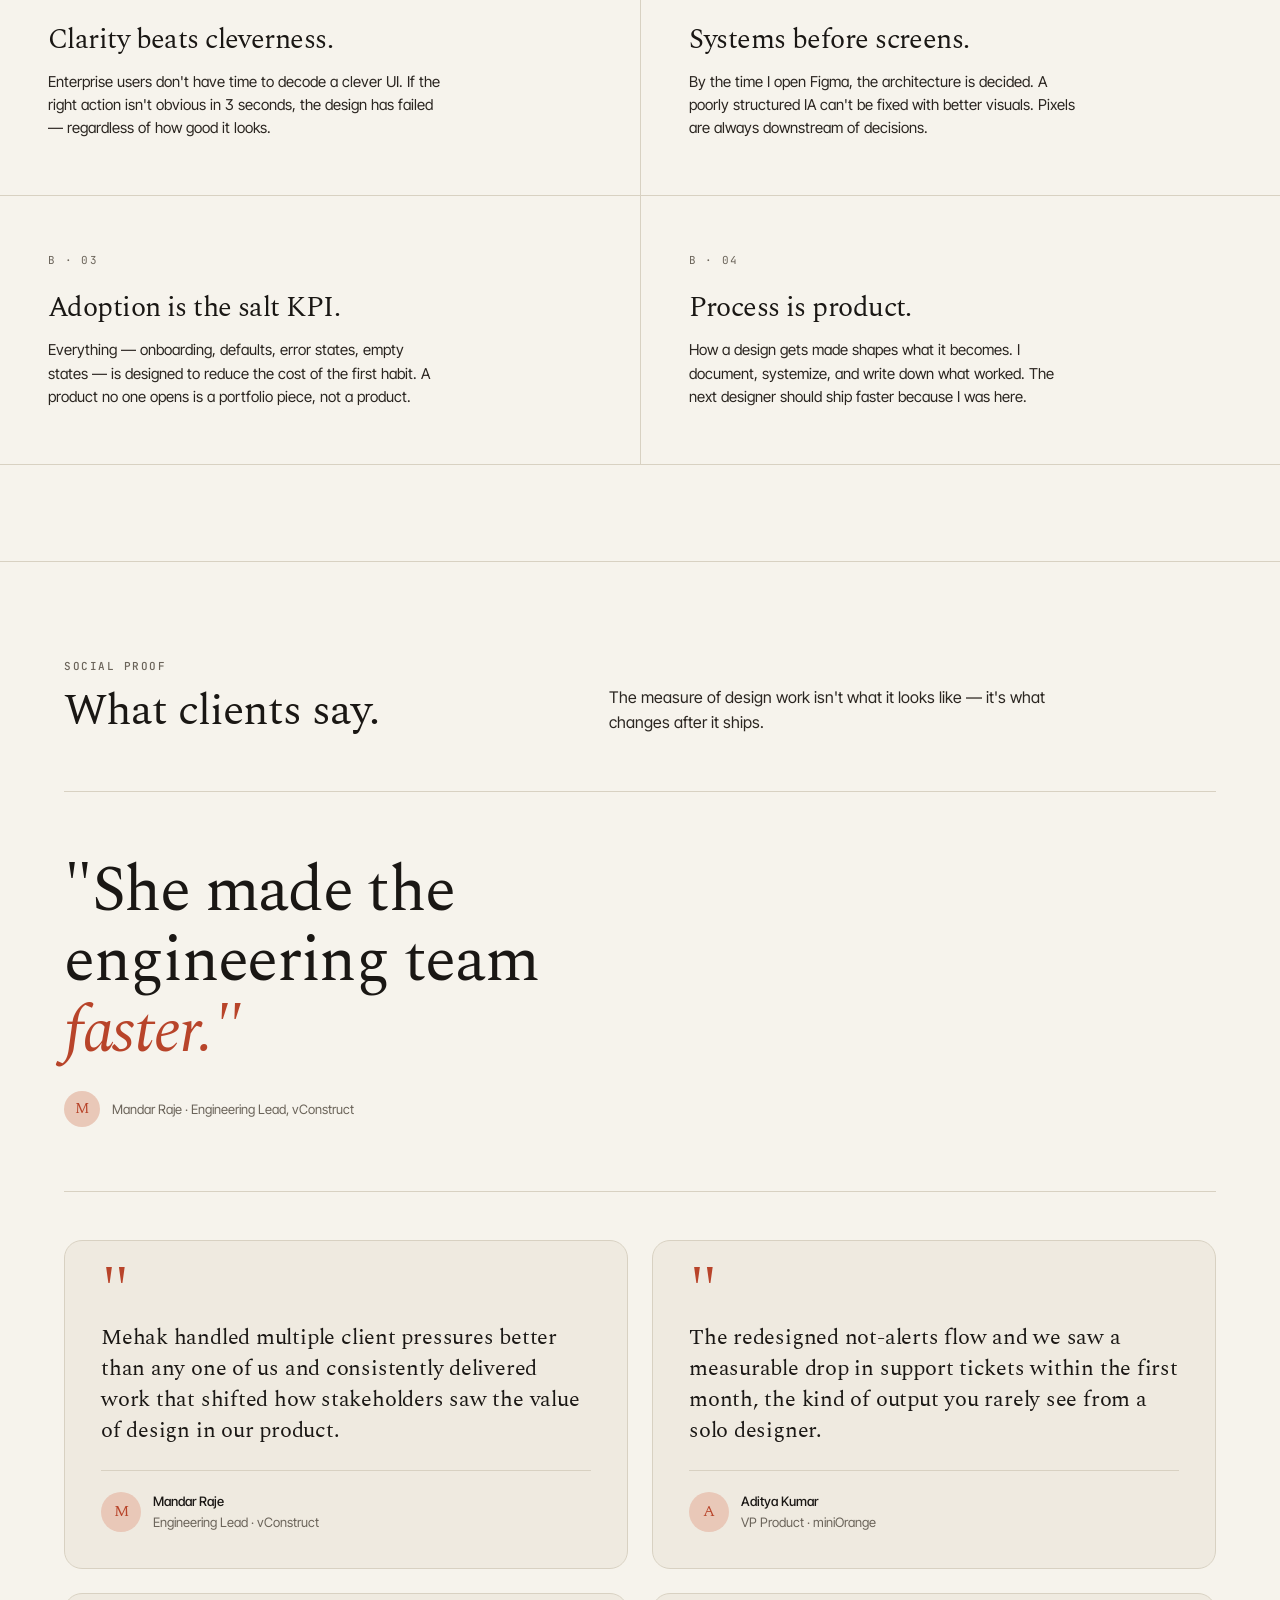
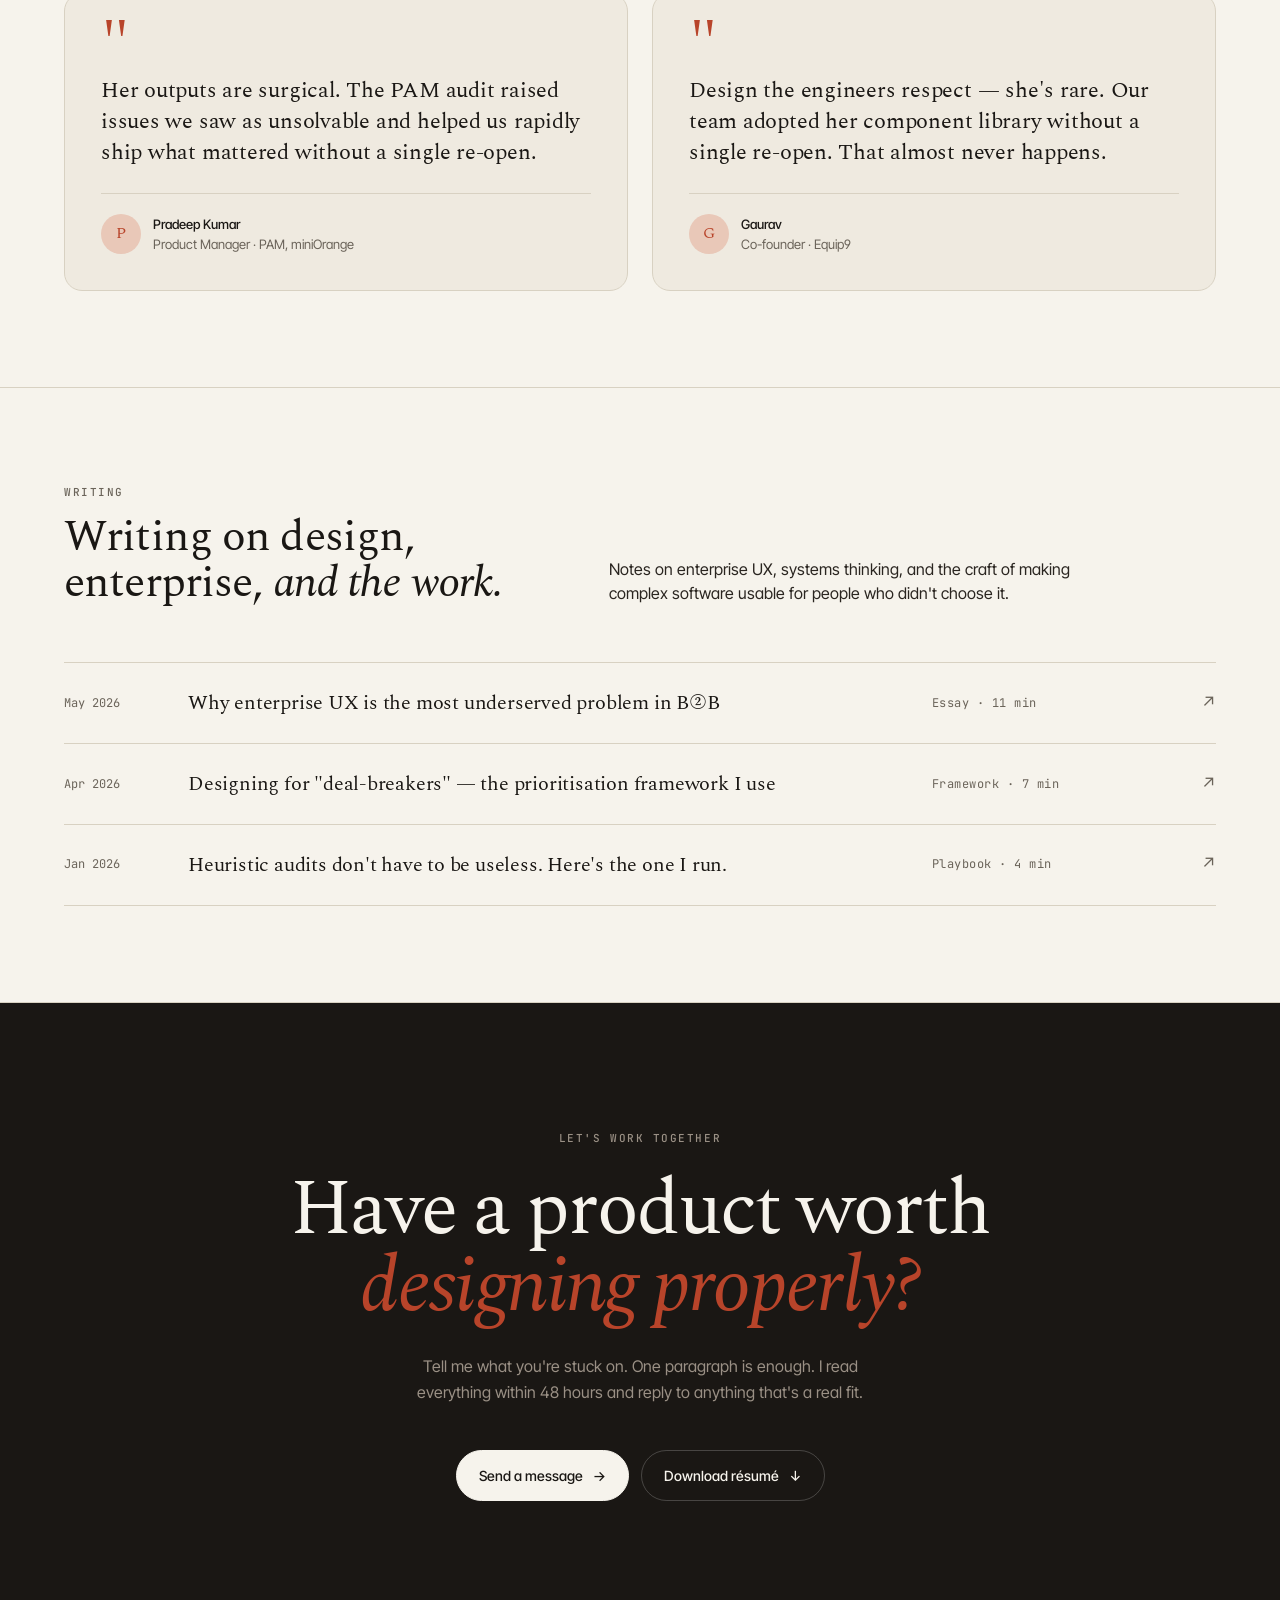
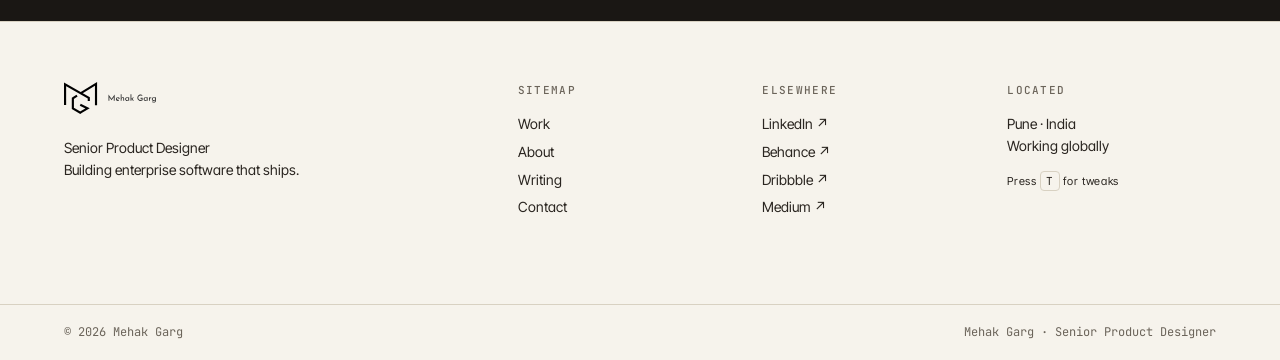
==== commit 05103445: "Rebuild index.html — full design match with revised work tiles, AI section, testimonials, CTA Co-Aut" ====
--- a/index.html
+++ b/index.html
@@ -8,6 +8,172 @@
 <link rel="preconnect" href="https://fonts.gstatic.com" crossorigin />
 <link href="https://fonts.googleapis.com/css2?family=Spectral:ital,wght@0,300;0,400;0,500;1,400&family=Inter+Tight:wght@400;500;600&family=JetBrains+Mono:wght@400;500&display=swap" rel="stylesheet" />
 <link rel="stylesheet" href="styles.css" />
+<style>
+/* ── Work tiles (revised layout) ── */
+.proj {
+  grid-template-columns: 56px 1fr 220px 260px 60px;
+}
+.proj-body { display: flex; flex-direction: column; justify-content: center; }
+.proj-body .title { margin-bottom: 12px; }
+.proj-tags { display: flex; flex-wrap: wrap; gap: 6px; margin-top: 4px; }
+
+.proj-metrics {
+  font-family: var(--mono);
+  font-size: 12px;
+  color: var(--ink-2);
+  line-height: 1.9;
+  letter-spacing: 0.02em;
+  display: flex;
+  flex-direction: column;
+  justify-content: center;
+}
+.proj-metrics span { display: block; }
+
+.proj-read-cta {
+  position: absolute;
+  left: 28%;
+  top: 50%;
+  transform: translate(-50%, -50%) scale(0.6);
+  width: 88px; height: 88px;
+  border-radius: 50%;
+  background: var(--accent);
+  color: #fff;
+  font-family: var(--mono);
+  font-size: 9px;
+  letter-spacing: 0.1em;
+  text-transform: uppercase;
+  display: flex; align-items: center; justify-content: center;
+  text-align: center;
+  line-height: 1.4;
+  padding: 12px;
+  opacity: 0;
+  transition: transform 0.4s var(--ease), opacity 0.35s var(--ease);
+  pointer-events: none;
+  z-index: 6;
+}
+.proj:hover .proj-read-cta { opacity: 1; transform: translate(-50%, -50%) scale(1); }
+.proj:hover { padding: 40px 0; }
+.proj:hover .title { color: var(--accent); }
+
+/* preview dark card */
+.proj .preview {
+  background: #14110e;
+  border-radius: 12px;
+  overflow: hidden;
+  color: #f4efe5;
+  padding: 0;
+  width: 300px; height: 200px;
+}
+
+/* "More work" bar */
+.more-work {
+  border-top: 1px solid var(--rule);
+  padding: 28px 0;
+  display: flex;
+  align-items: center;
+  justify-content: space-between;
+  gap: 24px;
+}
+.more-work p { font-size: 14px; color: var(--muted); max-width: 60ch; line-height: 1.55; }
+.more-work a {
+  display: inline-flex; align-items: center; gap: 10px;
+  padding: 12px 20px; border-radius: 999px;
+  border: 1px solid var(--rule-2);
+  font-size: 13px; color: var(--ink); white-space: nowrap;
+  transition: border-color 0.2s, transform 0.2s;
+  font-family: var(--sans);
+}
+.more-work a:hover { border-color: var(--ink); transform: translateY(-1px); }
+
+@media (max-width: 1100px) {
+  .proj { grid-template-columns: 44px 1fr 44px; }
+  .proj .meta-l, .proj .proj-metrics { display: none; }
+  .proj-read-cta { left: 50%; }
+}
+@media (max-width: 800px) {
+  .more-work { flex-direction: column; align-items: flex-start; }
+}
+
+/* ── AI section ── */
+.ai-prose {
+  display: grid;
+  grid-template-columns: 1fr 1fr;
+  gap: 64px;
+  align-items: start;
+}
+.ai-prose .l { font-size: 18px; color: var(--ink-2); line-height: 1.65; }
+.ai-prose .l strong { color: var(--ink); font-weight: 500; }
+.ai-prose .r { display: flex; flex-direction: column; gap: 0; border-top: 1px solid var(--rule); }
+.ai-stack-item {
+  padding: 18px 0;
+  border-bottom: 1px solid var(--rule);
+  display: grid;
+  grid-template-columns: 120px 1fr;
+  gap: 16px;
+  font-size: 14px;
+}
+.ai-stack-item .tool { font-family: var(--serif); font-size: 17px; color: var(--ink); }
+.ai-stack-item .use { color: var(--muted); line-height: 1.5; }
+@media (max-width: 900px) {
+  .ai-prose { grid-template-columns: 1fr; gap: 32px; }
+}
+
+/* ── Testimonials pull quote ── */
+.pull-quote {
+  border-top: 1px solid var(--rule);
+  border-bottom: 1px solid var(--rule);
+  padding: 64px 0;
+  margin-bottom: 48px;
+}
+.pull-quote blockquote {
+  font-family: var(--serif);
+  font-size: clamp(32px, 5vw, 64px);
+  line-height: 1.1;
+  letter-spacing: -0.02em;
+  color: var(--ink);
+  max-width: 20ch;
+}
+.pull-quote blockquote .em { font-style: italic; color: var(--accent); }
+.pull-quote .attr {
+  margin-top: 24px;
+  display: flex; align-items: center; gap: 12px;
+}
+.pull-quote .attr .avatar {
+  width: 36px; height: 36px; border-radius: 50%;
+  background: var(--accent-soft);
+  color: var(--accent);
+  font-family: var(--serif);
+  font-size: 15px;
+  display: flex; align-items: center; justify-content: center;
+}
+.pull-quote .attr .who-text { font-size: 13px; color: var(--muted); }
+
+/* ── CTA dark ── */
+.cta-dark {
+  background: var(--ink);
+  color: var(--paper);
+  padding: 120px var(--pad-side);
+  text-align: center;
+}
+[data-theme="dark"] .cta-dark { background: var(--paper-2); border-top: 1px solid var(--rule); }
+.cta-dark .eyebrow { color: var(--muted-2); }
+.cta-dark h2 {
+  font-family: var(--serif);
+  font-weight: 400;
+  font-size: clamp(36px, 6vw, 88px);
+  line-height: 1.0;
+  letter-spacing: -0.025em;
+  margin: 24px auto 0;
+  max-width: 18ch;
+}
+.cta-dark h2 .em { font-style: italic; color: var(--accent); }
+.cta-dark p { margin: 28px auto 0; max-width: 52ch; color: var(--muted-2); font-size: 16px; line-height: 1.6; }
+.cta-dark .actions { margin-top: 44px; display: flex; gap: 12px; justify-content: center; flex-wrap: wrap; }
+.cta-dark .btn { border-color: rgba(255,255,255,0.2); color: var(--paper); }
+.cta-dark .btn:hover { border-color: var(--paper); }
+.cta-dark .btn.primary { background: var(--paper); color: var(--ink); border-color: var(--paper); }
+.cta-dark .btn.primary:hover { background: var(--accent); color: #fff; border-color: var(--accent); }
+</style>
 </head>
 <body>
 
@@ -34,18 +200,17 @@
           <span class="live"></span>
           Available · Q2 '26
         </span>
-        <span class="eyebrow">Pune · Working globally</span>
+        <span class="eyebrow">Senior Product Designer · Pune · Working globally</span>
       </div>
       <h1 class="display">
-        I design enterprise products people actually <span class="em">adopt.</span>
+        I design enterprise products <span class="em">people actually adopt.</span>
       </h1>
       <p class="lede">
-        Five years inside B2B — security, identity, healthcare ops, and EdTech. I work where strategy meets execution: shaping the IA, driving the system, shipping the screens. <strong>Background in engineering, design, and psychology.</strong>
+        Five years running complex B2B workflows — security, identity, healthcare, ops — into interfaces that ship, scale, and convert. Currently working with founders and product teams building serious software.
       </p>
       <div class="actions">
         <a href="about.html#contact" class="btn primary" data-cursor="hover">Book a 30-min intro call <span class="arrow">→</span></a>
-        <a href="#work" class="btn" data-cursor="hover">See selected work <span class="arrow">↓</span></a>
-        <a href="assets/Mehak-Garg-Resume.pdf" download class="btn" data-cursor="hover">Résumé <span class="arrow">↓</span></a>
+        <a href="assets/Mehak-Garg-Resume.pdf" download class="btn" data-cursor="hover">Download résumé <span class="arrow">↓</span></a>
       </div>
       <div class="trust">
         <span class="label">Worked with</span>
@@ -64,29 +229,15 @@
 
 <!-- 02 Thesis -->
 <section data-screen-label="02 Thesis">
-  <div class="wrap">
-    <div class="sec-head">
-      <div class="l reveal">
-        <span class="eyebrow">Point of view</span>
-        <h2 class="serif">The thesis.</h2>
-      </div>
-      <div class="r reveal">
-        <p>Why most enterprise software fails — and what it takes to ship something people actually use.</p>
-      </div>
-    </div>
-  </div>
-  <div class="beliefs reveal-stagger">
-    <div class="belief" style="grid-column: 1 / -1; padding: 72px 10vw;">
-      <p style="font-family:var(--serif);font-size:clamp(22px,2.8vw,40px);line-height:1.3;letter-spacing:-0.015em;color:var(--ink);max-width:30ch;">
-        In the age of AI, anyone can ship features.<br/>
-        <span style="color:var(--accent);font-style:italic;">Almost no one can ship enterprise software people actually adopt.</span>
+  <div class="beliefs" style="border-top:none;">
+    <div class="belief" style="grid-column: 1 / -1; padding: 80px clamp(20px, 8vw, 120px);">
+      <p style="font-family:var(--serif);font-size:clamp(24px,3.2vw,48px);line-height:1.2;letter-spacing:-0.018em;color:var(--ink);max-width:28ch;">
+        In the age of AI, anyone can ship features. Almost no one can ship enterprise software people <em style="color:var(--accent);">actually adopt.</em> I design the second kind.
       </p>
-      <p style="margin-top:32px;font-size:17px;color:var(--ink-2);max-width:60ch;line-height:1.65;">
-        Enterprise users don't have the luxury of switching apps. They're locked in, overloaded, and deeply skeptical of anything new. The design challenge isn't to make something beautiful — it's to make something people trust enough to change how they work.
-      </p>
-      <p style="margin-top:18px;font-size:17px;color:var(--ink-2);max-width:60ch;line-height:1.65;">
-        That requires understanding the system before touching the screen. It requires knowing which defaults to be opinionated about, which compliance constraints shape behaviour, and how to earn trust from an IT admin who has been burned by software promises before.
-      </p>
+      <div style="margin-top:40px;display:grid;grid-template-columns:1fr 1fr;gap:40px;max-width:900px;">
+        <p style="font-size:16px;color:var(--ink-2);line-height:1.65;">I work with enterprise teams building technology that people who aren't early adopters — who don't have the luxury of switching to a different app — have to use, day after day, to do their jobs.</p>
+        <p style="font-size:16px;color:var(--ink-2);line-height:1.65;">The bar isn't "beautiful". The bar is "trust me with my work". Getting there requires understanding the system before touching the screen, and knowing which defaults to be opinionated about.</p>
+      </div>
     </div>
   </div>
 </section>
@@ -96,90 +247,182 @@
   <div class="wrap">
     <div class="sec-head">
       <div class="l reveal">
-        <span class="eyebrow">Selected work</span>
-        <h2 class="serif">Three projects that <span class="italic">moved the metric.</span></h2>
+        <span class="eyebrow">Selected work · 2022–2026</span>
+        <h2 class="serif">Three projects. <span class="italic">Shipped, measured, in production.</span></h2>
       </div>
       <div class="r reveal">
-        <p>Mostly enterprise. Mostly the products people don't see — but their companies depend on.</p>
+        <p>Each one is a full case study — strategy, decisions, tradeoffs, and the work itself. Hover a row to peek; click to read.</p>
       </div>
     </div>
 
     <div class="work">
 
-      <a href="case-pam.html" class="proj reveal" data-cursor="hover" data-cursor-label="View">
+      <a href="case-pam.html" class="proj reveal" data-cursor="hover">
         <div class="num">01</div>
-        <div class="title serif">miniOrange PAM</div>
+        <div class="proj-body">
+          <div class="title serif">Turning a fragmented PAM into an enterprise-ready platform.</div>
+          <div class="proj-tags">
+            <span class="tag-pill">Enterprise security</span>
+            <span class="tag-pill">Strategy + IA</span>
+            <span class="tag-pill">Flagship</span>
+          </div>
+        </div>
         <div class="meta-l">
-          2024 — 25 · Sr. Product Designer<br/>
-          <span class="tag-pill">Enterprise security</span><span class="tag-pill">Strategy + IA</span><span class="tag-pill">Flagship</span>
+          miniOrange · 2024–25<br/>
+          Sr. Product Designer
+        </div>
+        <div class="proj-metrics">
+          <span>80% ↓ admin support tickets</span>
+          <span>50% enterprise capabilities in v1</span>
+          <span>$500K expansion revenue</span>
+        </div>
+        <div class="arrow-cell">→</div>
+        <div class="proj-read-cta">Read<br/>case<br/>study</div>
+        <div class="preview">
+          <div style="background:#1c1814;padding:10px 12px;border-bottom:1px solid #2a251f;display:flex;align-items:center;gap:8px;">
+            <div style="width:7px;height:7px;border-radius:50%;background:#2ea44f;"></div>
+            <span style="font-family:var(--mono);font-size:9px;color:#968c7e;letter-spacing:0.06em;">miniOrange · Privileged Access</span>
+            <span style="font-family:var(--mono);font-size:9px;color:#6b6359;margin-left:auto;">/dashboard</span>
+          </div>
+          <div style="padding:12px;">
+            <div style="display:grid;grid-template-columns:repeat(4,1fr);gap:4px;margin-bottom:10px;">
+              <div style="background:#e07050;border-radius:4px;padding:5px 4px;font-family:var(--mono);font-size:8px;color:#fff;text-align:center;">Assets</div>
+              <div style="background:#2a251f;border-radius:4px;padding:5px 4px;font-family:var(--mono);font-size:8px;color:#6b6359;text-align:center;">Users</div>
+              <div style="background:#2a251f;border-radius:4px;padding:5px 4px;font-family:var(--mono);font-size:8px;color:#6b6359;text-align:center;">Policy</div>
+              <div style="background:#2a251f;border-radius:4px;padding:5px 4px;font-family:var(--mono);font-size:8px;color:#6b6359;text-align:center;">Audit</div>
+            </div>
+            <div style="font-family:var(--serif);font-size:22px;color:#f4efe5;letter-spacing:-0.01em;">1,375 <span style="font-family:var(--mono);font-size:10px;color:#6b6359;letter-spacing:0.06em;">total assets</span></div>
+            <div style="display:grid;grid-template-columns:repeat(5,1fr);gap:3px;margin:10px 0;">
+              <div style="height:28px;background:#e07050;border-radius:3px;"></div>
+              <div style="height:28px;background:#c45a3a;border-radius:3px;"></div>
+              <div style="height:28px;background:#a84530;border-radius:3px;"></div>
+              <div style="height:28px;background:#8b3525;border-radius:3px;"></div>
+              <div style="height:28px;background:#6e281c;border-radius:3px;"></div>
+            </div>
+            <div style="font-family:var(--mono);font-size:8px;color:#6b6359;letter-spacing:0.04em;">Active 513 · Inactive 741 · Offline 121</div>
+          </div>
+        </div>
+      </a>
+
+      <a href="case-merry.html" class="proj reveal" data-cursor="hover">
+        <div class="num">02</div>
+        <div class="proj-body">
+          <div class="title serif">A healthcare coordination system built for operational pressure.</div>
+          <div class="proj-tags">
+            <span class="tag-pill">Healthcare ops</span>
+            <span class="tag-pill">Critical response</span>
+            <span class="tag-pill">Service blueprint</span>
+            <span class="tag-pill">Operational UX</span>
+            <span class="tag-pill">PWA</span>
+          </div>
         </div>
         <div class="meta-l">
-          <strong style="font-family:var(--serif);font-size:16px;">80%</strong> ↓ admin tickets&nbsp;&nbsp;
-          <strong style="font-family:var(--serif);font-size:16px;">$500K</strong> expansion
-        </div>
-        <div class="arrow-cell">↗</div>
-        <div class="preview" style="background:var(--paper-2);padding:20px;display:flex;flex-direction:column;gap:8px;">
-          <div style="display:grid;grid-template-columns:1fr 1fr 1fr 1fr;gap:6px;margin-bottom:4px;">
-            <div style="background:var(--accent-soft);border-radius:6px;padding:8px 6px;font-family:var(--mono);font-size:9px;color:var(--accent);text-align:center;">Assets</div>
-            <div style="background:var(--paper);border-radius:6px;padding:8px 6px;font-family:var(--mono);font-size:9px;color:var(--muted);text-align:center;">Users</div>
-            <div style="background:var(--paper);border-radius:6px;padding:8px 6px;font-family:var(--mono);font-size:9px;color:var(--muted);text-align:center;">Policy</div>
-            <div style="background:var(--paper);border-radius:6px;padding:8px 6px;font-family:var(--mono);font-size:9px;color:var(--muted);text-align:center;">Audit</div>
-          </div>
-          <div style="background:var(--paper);border-radius:8px;height:120px;display:flex;align-items:center;justify-content:center;">
-            <span style="font-family:var(--serif);font-size:11px;color:var(--muted);">PAM Command Centre</span>
+          Merry Health · 2025<br/>
+          Lead Designer
+        </div>
+        <div class="proj-metrics">
+          <span>↓ 32 sec avg dispatch time</span>
+          <span>3 fragmented workflows unified</span>
+          <span>MVP shipped in 2-week sprint</span>
+        </div>
+        <div class="arrow-cell">→</div>
+        <div class="proj-read-cta">Read<br/>case<br/>study</div>
+        <div class="preview">
+          <div style="background:#ef4444;padding:8px 12px;display:flex;align-items:center;justify-content:space-between;">
+            <div style="display:flex;align-items:center;gap:7px;">
+              <div style="width:7px;height:7px;border-radius:50%;background:#fff;"></div>
+              <span style="font-family:var(--mono);font-size:8px;color:#fff;letter-spacing:0.08em;font-weight:600;">CODE 1 · ACTIVE INCIDENT</span>
+            </div>
+            <span style="font-family:var(--mono);font-size:10px;color:#fff;">02:14</span>
+          </div>
+          <div style="padding:12px 14px;">
+            <div style="display:flex;align-items:baseline;justify-content:space-between;margin-bottom:10px;">
+              <div>
+                <div style="font-family:var(--serif);font-size:15px;color:#f4efe5;letter-spacing:-0.01em;">Cardiac · 47M</div>
+                <div style="font-family:var(--mono);font-size:8px;color:#6b6359;margin-top:2px;">5th &amp; Vine, Cincinnati</div>
+              </div>
+              <span style="font-family:var(--mono);font-size:8px;color:#6b6359;letter-spacing:0.06em;text-transform:uppercase;">DISPATCH</span>
+            </div>
+            <div style="display:flex;flex-direction:column;gap:5px;margin-bottom:12px;">
+              <div style="display:flex;align-items:center;gap:8px;">
+                <div style="width:7px;height:7px;border-radius:50%;background:#2ea44f;flex-shrink:0;"></div>
+                <span style="font-family:var(--mono);font-size:9px;color:#e6dfd2;">Unit 14 · 4 min</span>
+              </div>
+              <div style="display:flex;align-items:center;gap:8px;">
+                <div style="width:7px;height:7px;border-radius:50%;background:#f59e0b;flex-shrink:0;"></div>
+                <span style="font-family:var(--mono);font-size:9px;color:#968c7e;">Unit 22 · 7 min</span>
+              </div>
+              <div style="display:flex;align-items:center;gap:8px;">
+                <div style="width:7px;height:7px;border-radius:50%;background:#6b6359;flex-shrink:0;"></div>
+                <span style="font-family:var(--mono);font-size:9px;color:#6b6359;">Unit 09 · 11 min</span>
+              </div>
+            </div>
+            <button style="width:100%;padding:8px;background:#e07050;border:none;border-radius:6px;font-family:var(--mono);font-size:9px;color:#fff;letter-spacing:0.06em;cursor:default;">Send 14 →</button>
           </div>
         </div>
       </a>
 
-      <a href="case-merry.html" class="proj reveal" data-cursor="hover" data-cursor-label="View">
-        <div class="num">02</div>
-        <div class="title serif">Merry Health</div>
+      <a href="case-educaitors.html" class="proj reveal" data-cursor="hover">
+        <div class="num">03</div>
+        <div class="proj-body">
+          <div class="title serif">Designing trust into AI-graded academic submission.</div>
+          <div class="proj-tags">
+            <span class="tag-pill">EdTech AI</span>
+            <span class="tag-pill">Trust UX</span>
+            <span class="tag-pill">Workflow architecture</span>
+            <span class="tag-pill">Persona-led</span>
+            <span class="tag-pill">SaaS</span>
+          </div>
+        </div>
         <div class="meta-l">
-          2025 · Lead Designer<br/>
-          <span class="tag-pill">Healthcare ops</span><span class="tag-pill">Critical response</span><span class="tag-pill">Operational UX</span>
-        </div>
-        <div class="meta-l">
-          <strong style="font-family:var(--serif);font-size:16px;">32 sec</strong> ↓ dispatch time&nbsp;&nbsp;
-          <strong style="font-family:var(--serif);font-size:16px;">2-wk</strong> MVP
-        </div>
-        <div class="arrow-cell">↗</div>
-        <div class="preview" style="background:var(--paper-2);padding:20px;display:flex;flex-direction:column;gap:8px;">
-          <div style="background:#fef2f2;border-radius:8px;padding:12px;display:flex;align-items:center;gap:10px;">
-            <div style="width:10px;height:10px;border-radius:50%;background:#ef4444;flex-shrink:0;"></div>
-            <div>
-              <div style="font-family:var(--mono);font-size:9px;color:#ef4444;letter-spacing:0.08em;">CRITICAL · CARDIAC</div>
-              <div style="font-family:var(--serif);font-size:12px;color:#1a1714;margin-top:2px;">Incident #2847</div>
-            </div>
-          </div>
-          <div style="background:var(--paper);border-radius:8px;height:100px;display:flex;align-items:center;justify-content:center;">
-            <span style="font-family:var(--serif);font-size:11px;color:var(--muted);">Dispatch Decision View</span>
+          EducAItors · 2026<br/>
+          Design Lead · Student Module
+        </div>
+        <div class="proj-metrics">
+          <span>↓ 40% projected first-attempt failures</span>
+          <span>9-persona behavioral system in 4 weeks</span>
+          <span>100% warning-state consent trail</span>
+        </div>
+        <div class="arrow-cell">→</div>
+        <div class="proj-read-cta">Read<br/>case<br/>study</div>
+        <div class="preview">
+          <div style="background:#1c1814;padding:8px 12px;border-bottom:1px solid #2a251f;display:flex;align-items:center;justify-content:space-between;">
+            <div style="display:flex;align-items:center;gap:7px;">
+              <div style="width:7px;height:7px;border-radius:50%;background:#e07050;"></div>
+              <span style="font-family:var(--mono);font-size:8px;color:#968c7e;letter-spacing:0.06em;">EDUCAITORS · STUDENT MODULE</span>
+            </div>
+            <span style="font-family:var(--mono);font-size:8px;color:#6b6359;">/analysis</span>
+          </div>
+          <div style="padding:12px 14px;">
+            <div style="font-family:var(--mono);font-size:8px;color:#e07050;letter-spacing:0.08em;margin-bottom:4px;">ANALYSIS REPORT · RIYA SHARMA</div>
+            <div style="font-family:var(--serif);font-size:15px;color:#f4efe5;margin-bottom:12px;">Ready with <em style="color:#f59e0b;">warnings.</em></div>
+            <div style="display:flex;flex-direction:column;gap:5px;margin-bottom:12px;">
+              <div style="display:flex;align-items:center;gap:8px;">
+                <div style="width:7px;height:7px;border-radius:50%;background:#f59e0b;flex-shrink:0;"></div>
+                <span style="font-family:var(--mono);font-size:8px;color:#968c7e;">Criterion 02 · Evidence completeness</span>
+              </div>
+              <div style="display:flex;align-items:center;gap:8px;">
+                <div style="width:7px;height:7px;border-radius:50%;background:#f59e0b;flex-shrink:0;"></div>
+                <span style="font-family:var(--mono);font-size:8px;color:#968c7e;">Criterion 05 · Citation format</span>
+              </div>
+              <div style="display:flex;align-items:center;gap:8px;">
+                <div style="width:7px;height:7px;border-radius:50%;background:#2ea44f;flex-shrink:0;"></div>
+                <span style="font-family:var(--mono);font-size:8px;color:#6b6359;">Criterion 07 · OCR clean</span>
+              </div>
+            </div>
+            <div style="display:grid;grid-template-columns:1fr 1fr;gap:6px;">
+              <button style="padding:7px;background:#e07050;border:none;border-radius:5px;font-family:var(--mono);font-size:8px;color:#fff;cursor:default;">Fix the issue</button>
+              <button style="padding:7px;background:transparent;border:1px solid #3a342c;border-radius:5px;font-family:var(--mono);font-size:8px;color:#968c7e;cursor:default;">Proceed &amp; acknowledge</button>
+            </div>
           </div>
         </div>
       </a>
 
-      <a href="case-educaitors.html" class="proj reveal" data-cursor="hover" data-cursor-label="View">
-        <div class="num">03</div>
-        <div class="title serif">EducAItors</div>
-        <div class="meta-l">
-          2026 · Design Lead<br/>
-          <span class="tag-pill">EdTech</span><span class="tag-pill">AI Trust UX</span><span class="tag-pill">SaaS</span>
-        </div>
-        <div class="meta-l">
-          <strong style="font-family:var(--serif);font-size:16px;">40%</strong> ↓ projected failures&nbsp;&nbsp;
-          <strong style="font-family:var(--serif);font-size:16px;">9-persona</strong> system in 4 wks
-        </div>
-        <div class="arrow-cell">↗</div>
-        <div class="preview" style="background:var(--paper-2);padding:20px;display:flex;flex-direction:column;gap:8px;">
-          <div style="background:var(--paper);border-radius:8px;padding:10px 14px;">
-            <div style="font-family:var(--mono);font-size:9px;color:var(--muted);letter-spacing:0.08em;">SUBMISSION ANALYSIS</div>
-            <div style="font-family:var(--serif);font-size:12px;margin-top:4px;color:var(--ink);">Student learning report</div>
-          </div>
-          <div style="background:var(--paper);border-radius:8px;height:100px;display:flex;align-items:center;justify-content:center;">
-            <span style="font-family:var(--serif);font-size:11px;color:var(--muted);">AI-native Learning Platform</span>
-          </div>
-        </div>
-      </a>
-
+    </div>
+
+    <div class="more-work reveal">
+      <p>More work — including a B2B identity provider onboarding and several design system engagements — is available on request.</p>
+      <a href="about.html#contact" data-cursor="hover">Request full archive →</a>
     </div>
   </div>
 </section>
@@ -189,11 +432,11 @@
   <div class="wrap">
     <div class="sec-head">
       <div class="l reveal">
-        <span class="eyebrow">How I work</span>
-        <h2 class="serif">Three ways to bring me <span class="italic">into your team.</span></h2>
+        <span class="eyebrow">Engagement types</span>
+        <h2 class="serif">Three engagement <span class="italic">types.</span></h2>
       </div>
       <div class="r reveal">
-        <p>Every engagement is scoped to what the product actually needs — not a packaged offering retrofitted to your problem.</p>
+        <p>Built for products that need design alignment, not just delivery. Each scope is designed to match where your team actually is.</p>
       </div>
     </div>
 
@@ -201,78 +444,60 @@
       <div class="card">
         <div class="num">E · 01</div>
         <h3 class="serif">Embedded design slice</h3>
-        <p>I join your team for a defined sprint or quarter. Strategy, IA, execution — from your Figma file, in your Slack, shipping with your engineers.</p>
+        <p>Designed to slot into your existing team. Strategy, IA, execution — from your Figma file, in your Slack, shipping with your engineers.</p>
         <div class="when">Monthly retainer · 3-month minimum</div>
       </div>
       <div class="card">
         <div class="num">E · 02</div>
-        <h3 class="serif">Enterprise UX audit</h3>
-        <p>A scenario-driven audit of your product. Named problems, prioritised opportunities, a roadmap you can defend to leadership.</p>
+        <h3 class="serif">Enterprise UX Audit</h3>
+        <p>A scenario-driven audit of your product. Named problems, prioritised opportunities, a roadmap you can defend to leadership. Fixed scope.</p>
         <div class="when">Fixed scope · 1–3 week sprint</div>
       </div>
       <div class="card">
         <div class="num">E · 03</div>
-        <h3 class="serif">Design systems &amp; scale</h3>
-        <p>Foundations that let your team move faster. Tokens, components, usage rules — built for your stack and documented for the next designer.</p>
+        <h3 class="serif">Design Systems &amp; Scale</h3>
+        <p>Component libraries, contribution frameworks, and documentation. Built for your stack. The next designer ships faster because this exists.</p>
         <div class="when">Project-based · 6–12 weeks</div>
       </div>
     </div>
   </div>
 </section>
 
-<!-- 05 Operating stack -->
-<section data-screen-label="05 Operating stack">
+<!-- 05 How I work with AI -->
+<section data-screen-label="05 AI workflow">
   <div class="wrap">
     <div class="sec-head">
       <div class="l reveal">
-        <span class="eyebrow">Operating stack</span>
-        <h2 class="serif">AI-integrated from <span class="italic">day one.</span></h2>
+        <span class="eyebrow">Working method</span>
+        <h2 class="serif">How I work with <span class="italic">AI.</span></h2>
       </div>
       <div class="r reveal">
-        <p>I don't use AI as a shortcut. I use it to compress the distance between idea and artefact — so more time goes to thinking, less to production.</p>
-      </div>
-    </div>
-
-    <div class="toolkit reveal-stagger">
-      <div class="tool-col">
-        <h5>Design</h5>
-        <ul>
-          <li>Figma + AI</li>
-          <li>Claude</li>
-          <li>Cursor</li>
-          <li>Replit</li>
-          <li>Framer</li>
-        </ul>
-      </div>
-      <div class="tool-col">
-        <h5>Research</h5>
-        <ul>
-          <li>Heuristic audit</li>
-          <li>Scenario-driven UX</li>
-          <li>Jobs-to-be-Done</li>
-          <li>Service blueprints</li>
-          <li>Kano model</li>
-        </ul>
-      </div>
-      <div class="tool-col">
-        <h5>Strategy</h5>
-        <ul>
-          <li>Impact vs effort</li>
-          <li>Deal-breaker filter</li>
-          <li>Maturity mapping</li>
-          <li>OKRs that ship</li>
-          <li>Roadmap shaping</li>
-        </ul>
-      </div>
-      <div class="tool-col">
-        <h5>Working</h5>
-        <ul>
-          <li>Linear</li>
-          <li>Notion</li>
-          <li>Loom</li>
-          <li>Slack</li>
-          <li>FigJam</li>
-        </ul>
+        <p>I use AI to compress the distance between idea and artefact — so more time goes to thinking, less to production.</p>
+      </div>
+    </div>
+
+    <div class="ai-prose reveal">
+      <div class="l">
+        <p>I design with AI at the top of the stack — not as a shortcut, but as a thinking tool. <strong>Claude</strong> for research synthesis, writing, and stress-testing my own assumptions. <strong>Cursor &amp; Replit</strong> for prototyping flows engineers can fork and ship without a handoff meeting. <strong>Figma + AI</strong> for components, documentation, and the parts of design system work that used to take a week.</p>
+        <p style="margin-top:18px;">The output isn't faster moodboards. It's faster decisions — which is the only thing that moves enterprise products forward.</p>
+      </div>
+      <div class="r">
+        <div class="ai-stack-item">
+          <div class="tool">Claude</div>
+          <div class="use">Research synthesis, writing, assumption stress-testing</div>
+        </div>
+        <div class="ai-stack-item">
+          <div class="tool">Cursor</div>
+          <div class="use">Prototyping flows engineers can fork directly</div>
+        </div>
+        <div class="ai-stack-item">
+          <div class="tool">Replit</div>
+          <div class="use">Functional prototypes for usability testing</div>
+        </div>
+        <div class="ai-stack-item">
+          <div class="tool">Figma + AI</div>
+          <div class="use">Components, documentation, design system scale</div>
+        </div>
       </div>
     </div>
   </div>
@@ -284,10 +509,10 @@
     <div class="sec-head">
       <div class="l reveal">
         <span class="eyebrow">Core beliefs</span>
-        <h2 class="serif">How I think about <span class="italic">the work.</span></h2>
+        <h2 class="serif">What I believe about <span class="italic">product design.</span></h2>
       </div>
       <div class="r reveal">
-        <p>Four things I'll defend even when it's inconvenient.</p>
+        <p>Four convictions that shape every engagement — earned by being wrong first.</p>
       </div>
     </div>
   </div>
@@ -300,17 +525,17 @@
     <div class="belief">
       <div class="num">B · 02</div>
       <h4 class="serif">Systems before screens.</h4>
-      <p>By the time I open Figma, the architecture is decided. Pixels are downstream of decisions. A poorly structured IA can't be fixed with better visuals.</p>
+      <p>By the time I open Figma, the architecture is decided. A poorly structured IA can't be fixed with better visuals. Pixels are always downstream of decisions.</p>
     </div>
     <div class="belief">
       <div class="num">B · 03</div>
-      <h4 class="serif">Adoption is the only KPI.</h4>
-      <p>A product no one opens is a portfolio piece, not a product. Everything — onboarding, defaults, error states, empty states — is designed to reduce the cost of the first habit.</p>
+      <h4 class="serif">Adoption is the salt KPI.</h4>
+      <p>Everything — onboarding, defaults, error states, empty states — is designed to reduce the cost of the first habit. A product no one opens is a portfolio piece, not a product.</p>
     </div>
     <div class="belief">
       <div class="num">B · 04</div>
       <h4 class="serif">Process is product.</h4>
-      <p>How a design gets made shapes what it becomes. I document, I systemize, I write down what worked. The next designer should ship faster because I was here.</p>
+      <p>How a design gets made shapes what it becomes. I document, systemize, and write down what worked. The next designer should ship faster because I was here.</p>
     </div>
   </div>
 </section>
@@ -321,17 +546,25 @@
     <div class="sec-head">
       <div class="l reveal">
         <span class="eyebrow">Social proof</span>
-        <h2 class="serif">What teams say <span class="italic">after we ship.</span></h2>
+        <h2 class="serif">What clients say.</h2>
       </div>
       <div class="r reveal">
-        <p>The measure of design work isn't what it looks like — it's what changes.</p>
+        <p>The measure of design work isn't what it looks like — it's what changes after it ships.</p>
+      </div>
+    </div>
+
+    <div class="pull-quote reveal">
+      <blockquote>"She made the engineering team <span class="em">faster."</span></blockquote>
+      <div class="attr">
+        <div class="avatar">M</div>
+        <div class="who-text">Mandar Raje · Engineering Lead, vConstruct</div>
       </div>
     </div>
 
     <div class="quotes reveal-stagger">
       <div class="quote">
         <div class="mark">"</div>
-        <blockquote>She made the engineering team faster. Mehak didn't just deliver designs — she gave us a system our developers could reason about without calling her every day.</blockquote>
+        <blockquote>Mehak handled multiple client pressures better than any one of us and consistently delivered work that shifted how stakeholders saw the value of design in our product.</blockquote>
         <div class="who">
           <div class="avatar">M</div>
           <div class="who-text">
@@ -342,7 +575,7 @@
       </div>
       <div class="quote">
         <div class="mark">"</div>
-        <blockquote>Mehak cut our enterprise onboarding from four days to a few hours. She didn't just redesign flows — she redesigned the thinking behind them.</blockquote>
+        <blockquote>The redesigned not-alerts flow and we saw a measurable drop in support tickets within the first month, the kind of output you rarely see from a solo designer.</blockquote>
         <div class="who">
           <div class="avatar">A</div>
           <div class="who-text">
@@ -353,18 +586,18 @@
       </div>
       <div class="quote">
         <div class="mark">"</div>
-        <blockquote>The PAM dashboard went from something our admins dreaded to something they actually demo to prospects. That shift in perception is entirely Mehak's work.</blockquote>
+        <blockquote>Her outputs are surgical. The PAM audit raised issues we saw as unsolvable and helped us rapidly ship what mattered without a single re-open.</blockquote>
         <div class="who">
           <div class="avatar">P</div>
           <div class="who-text">
             <div class="name">Pradeep Kumar</div>
-            <div class="role">Product Manager · PAM</div>
+            <div class="role">Product Manager · PAM, miniOrange</div>
           </div>
         </div>
       </div>
       <div class="quote">
         <div class="mark">"</div>
-        <blockquote>She made the engineering team faster. In six weeks she went from zero domain knowledge to a dispatch system our coordinators trusted with their first real shift.</blockquote>
+        <blockquote>Design the engineers respect — she's rare. Our team adopted her component library without a single re-open. That almost never happens.</blockquote>
         <div class="who">
           <div class="avatar">G</div>
           <div class="who-text">
@@ -383,29 +616,29 @@
     <div class="sec-head">
       <div class="l reveal">
         <span class="eyebrow">Writing</span>
-        <h2 class="serif">How I think, <span class="italic">in public.</span></h2>
+        <h2 class="serif">Writing on design, enterprise, <span class="italic">and the work.</span></h2>
       </div>
       <div class="r reveal">
-        <p>Notes on enterprise UX, systems design, and the slow craft of making complex software usable.</p>
+        <p>Notes on enterprise UX, systems thinking, and the craft of making complex software usable for people who didn't choose it.</p>
       </div>
     </div>
 
     <div class="writing">
       <div class="write reveal">
         <div class="date">May 2026</div>
-        <div class="t serif">Why enterprise onboarding always breaks in week two</div>
+        <div class="t serif">Why enterprise UX is the most underserved problem in B2B</div>
         <div class="tag">Essay · 11 min</div>
         <div class="a">↗</div>
       </div>
       <div class="write reveal">
         <div class="date">Apr 2026</div>
-        <div class="t serif">The scenario-driven audit: a framework for finding what's actually broken</div>
+        <div class="t serif">Designing for "deal-breakers" — the prioritisation framework I use</div>
         <div class="tag">Framework · 7 min</div>
         <div class="a">↗</div>
       </div>
       <div class="write reveal">
         <div class="date">Jan 2026</div>
-        <div class="t serif">Designing for compliance without designing for lawyers</div>
+        <div class="t serif">Heuristic audits don't have to be useless. Here's the one I run.</div>
         <div class="tag">Playbook · 4 min</div>
         <div class="a">↗</div>
       </div>
@@ -415,10 +648,10 @@
 
 <!-- 09 CTA -->
 <section data-screen-label="09 CTA" style="padding:0">
-  <div class="cta-block">
-    <span class="eyebrow">Let's talk</span>
-    <h2 class="serif">Got a product that's <span class="em">stuck?</span></h2>
-    <p>One paragraph is fine. I read everything within 48 hours and reply to anything that's a real fit.</p>
+  <div class="cta-dark">
+    <span class="eyebrow">Let's work together</span>
+    <h2>Have a product worth <span class="em">designing properly?</span></h2>
+    <p>Tell me what you're stuck on. One paragraph is enough. I read everything within 48 hours and reply to anything that's a real fit.</p>
     <div class="actions">
       <a href="about.html#contact" class="btn primary" data-cursor="hover">Send a message <span class="arrow">→</span></a>
       <a href="assets/Mehak-Garg-Resume.pdf" download class="btn" data-cursor="hover">Download résumé <span class="arrow">↓</span></a>
@@ -461,15 +694,5 @@
 </footer>
 
 <script src="app.js"></script>
-<script>
-  // Tweaks panel — Press T
-  document.addEventListener('keydown', function(e) {
-    if (e.key === 't' || e.key === 'T') {
-      const panel = document.getElementById('tweaks-panel');
-      if (panel) panel.classList.toggle('open');
-    }
-  });
-</script>
-
 </body>
 </html>
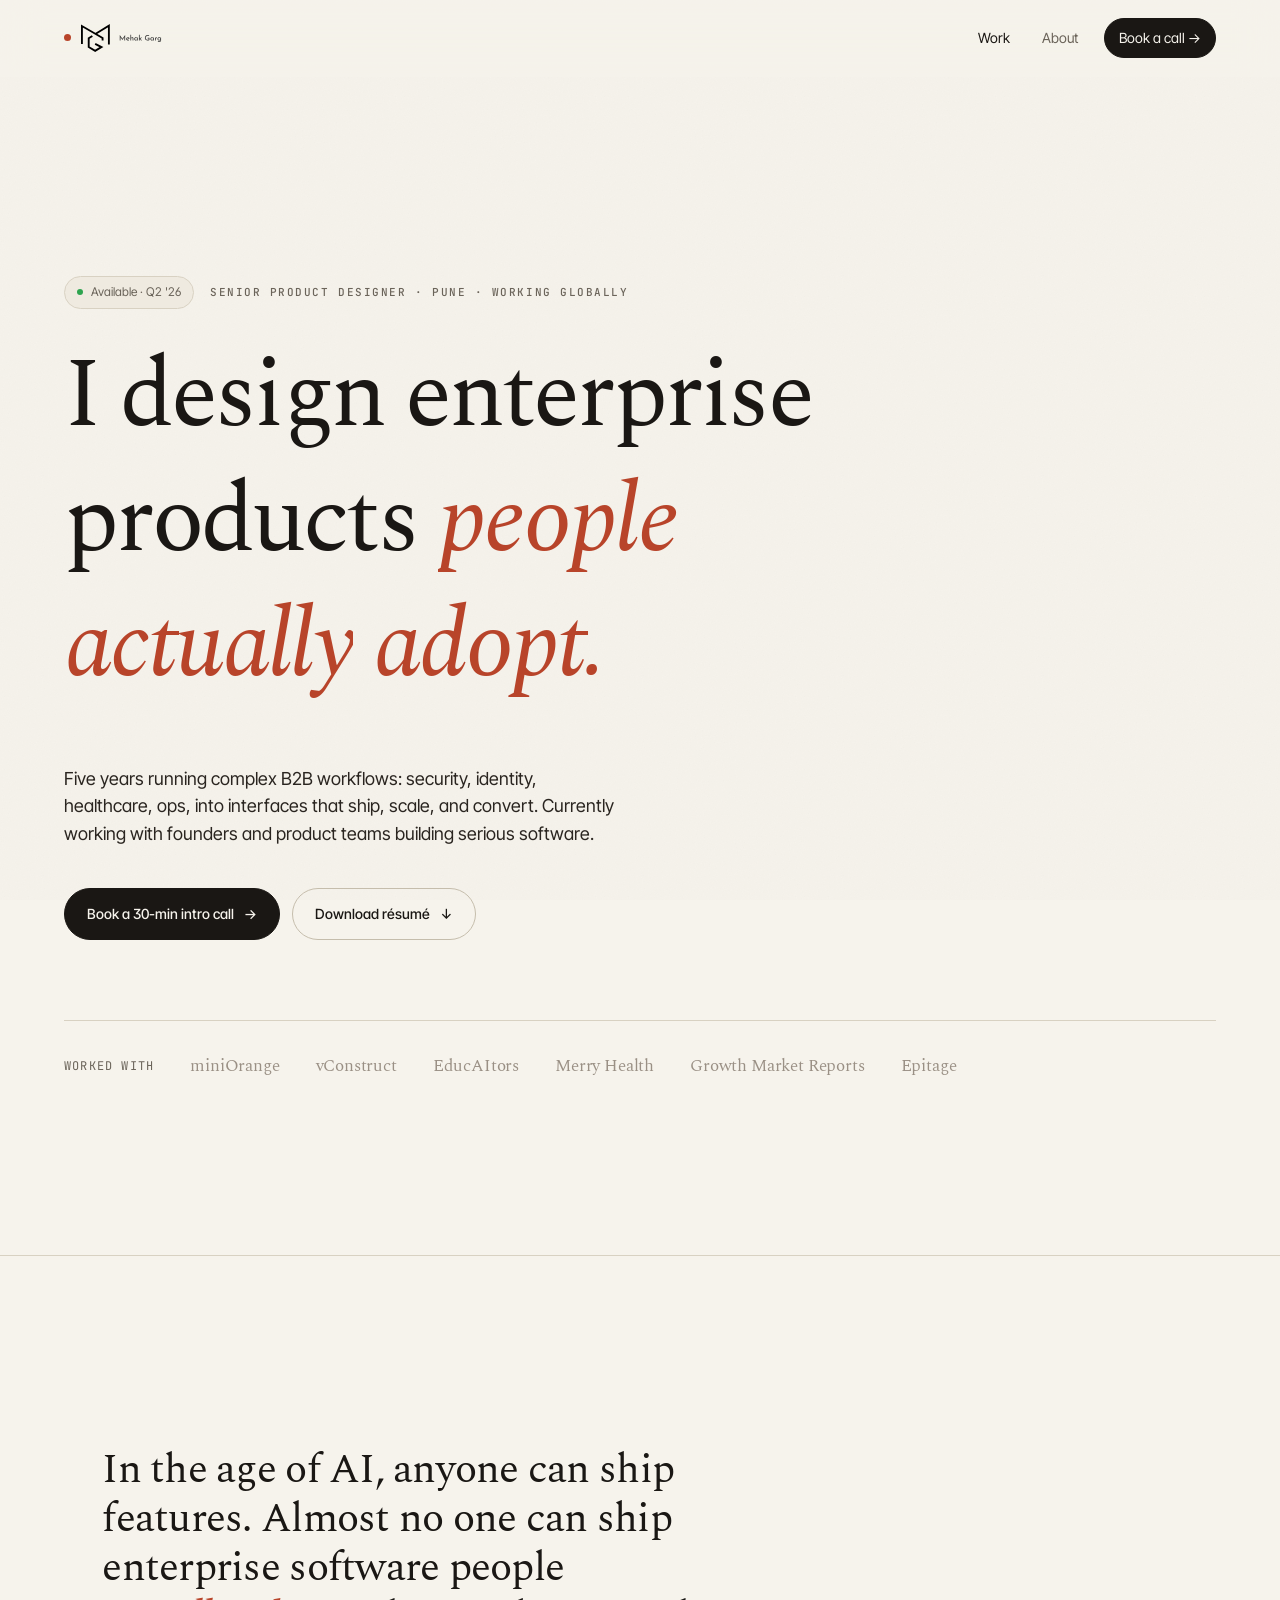
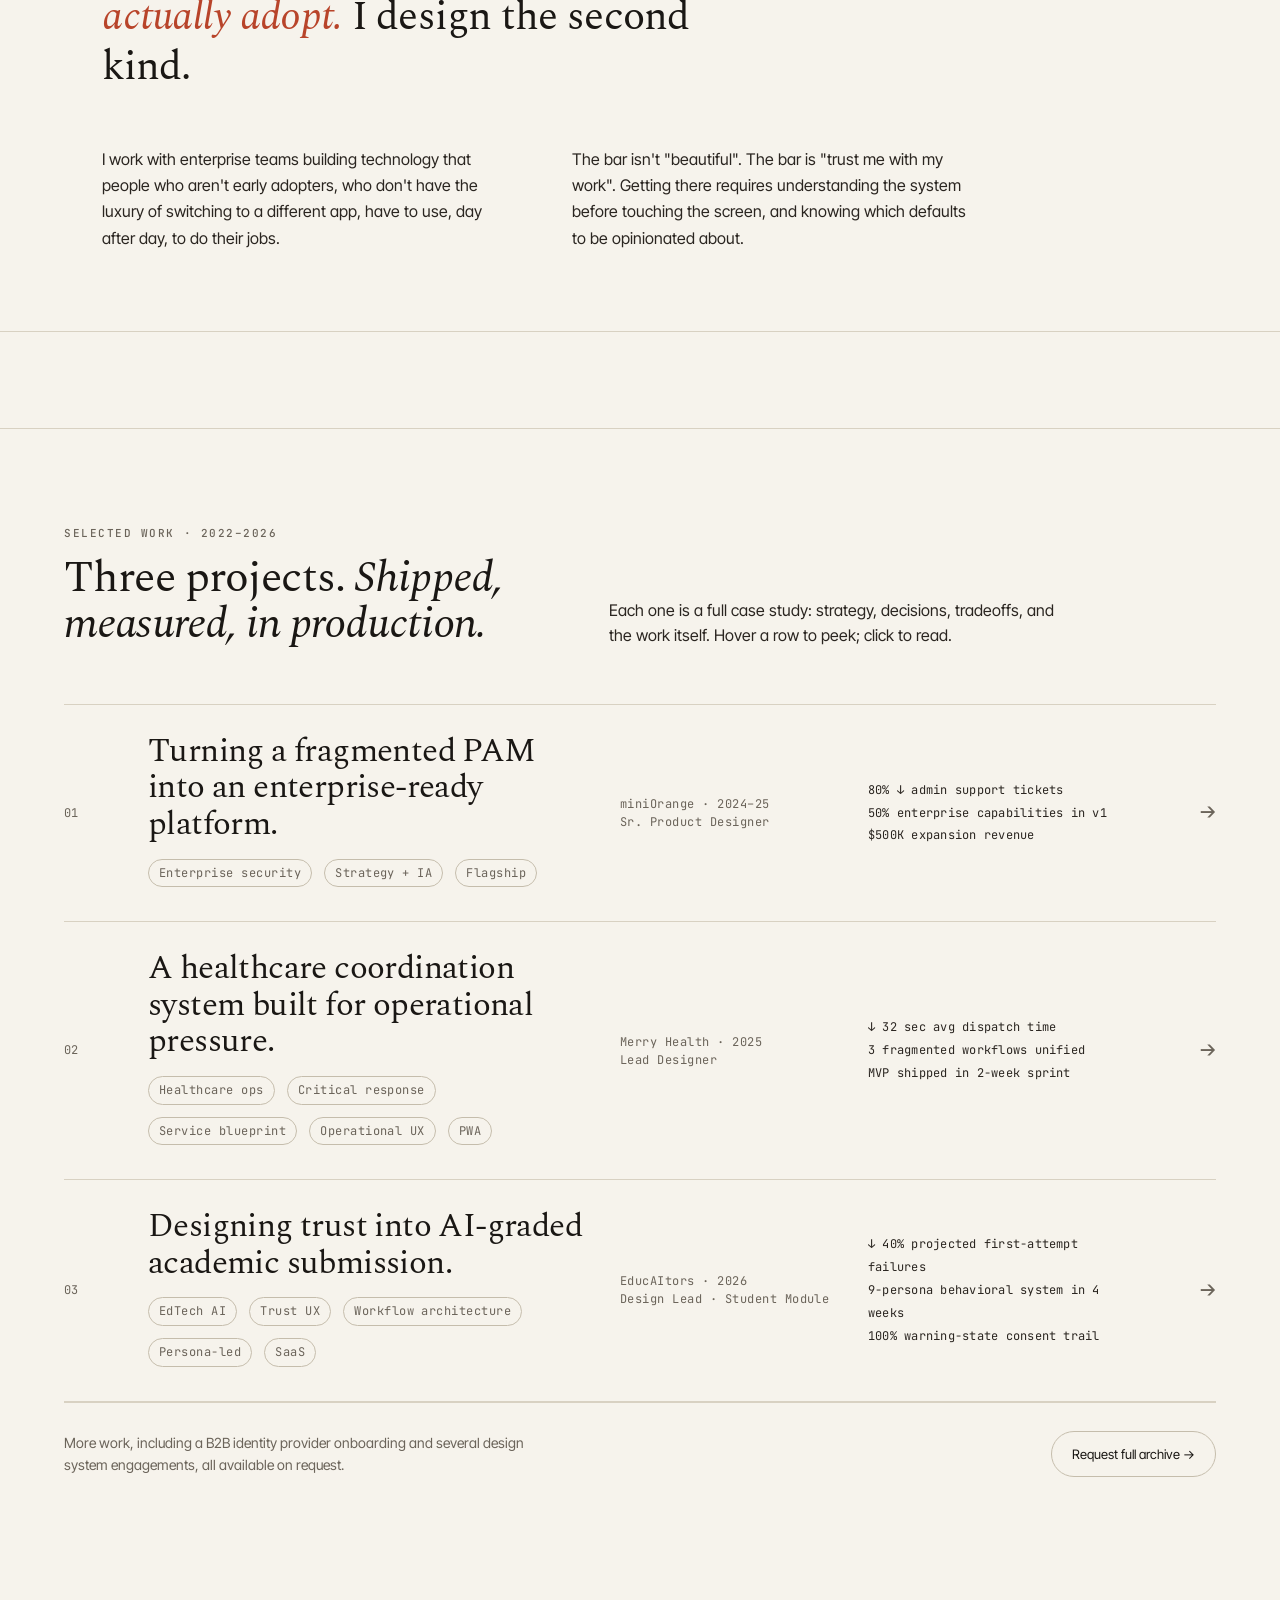
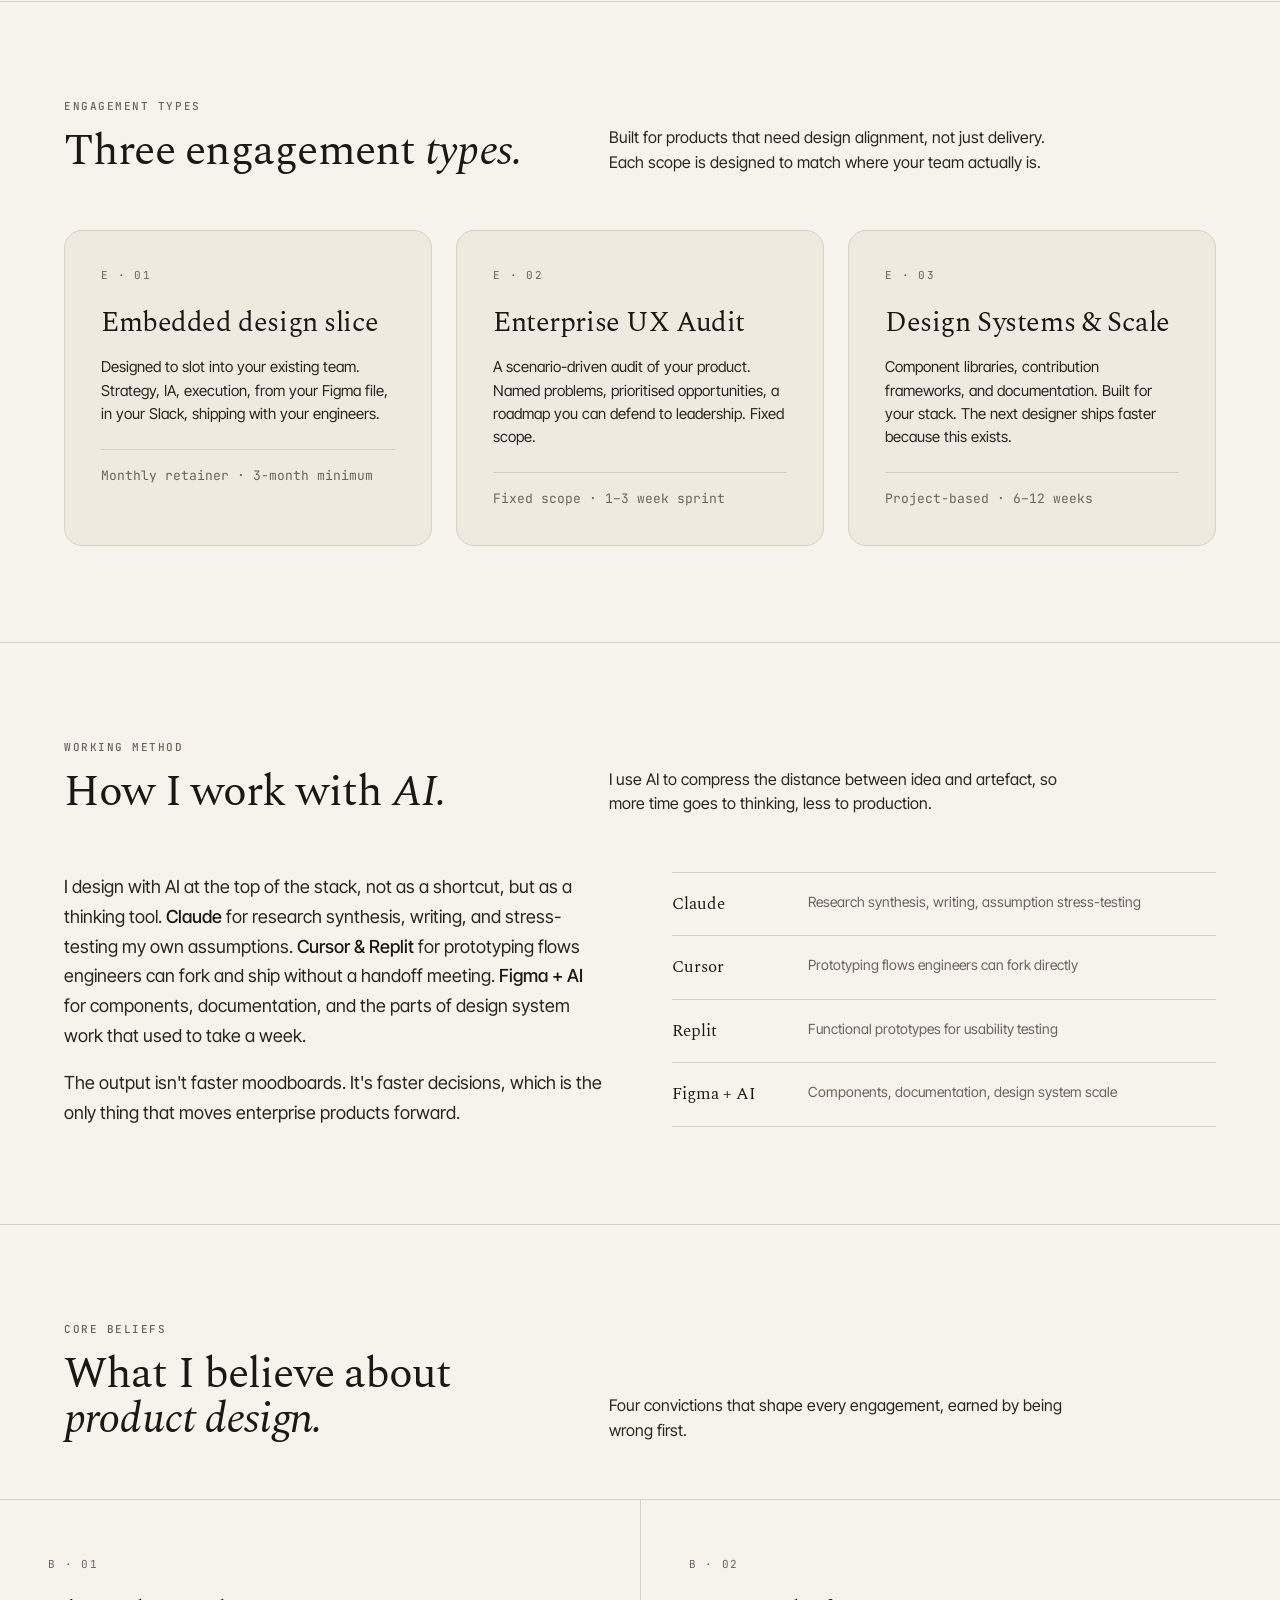
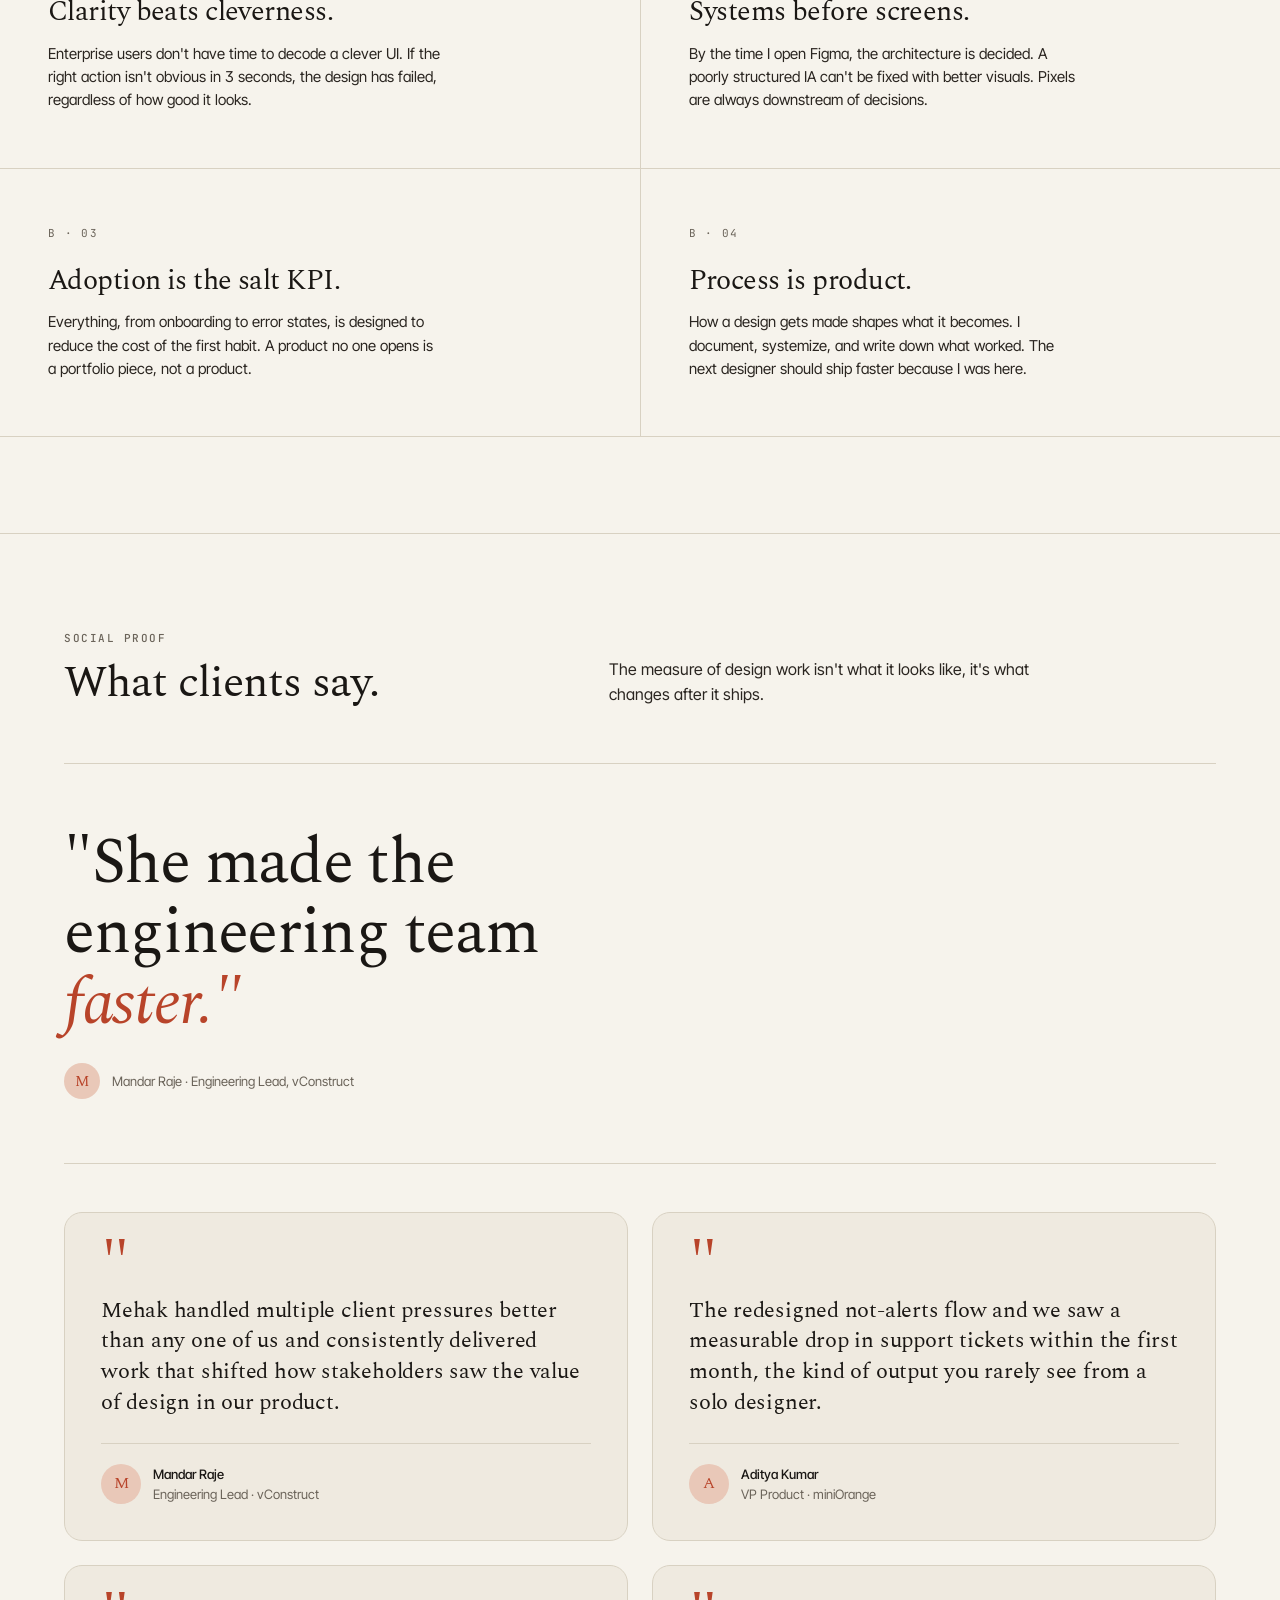
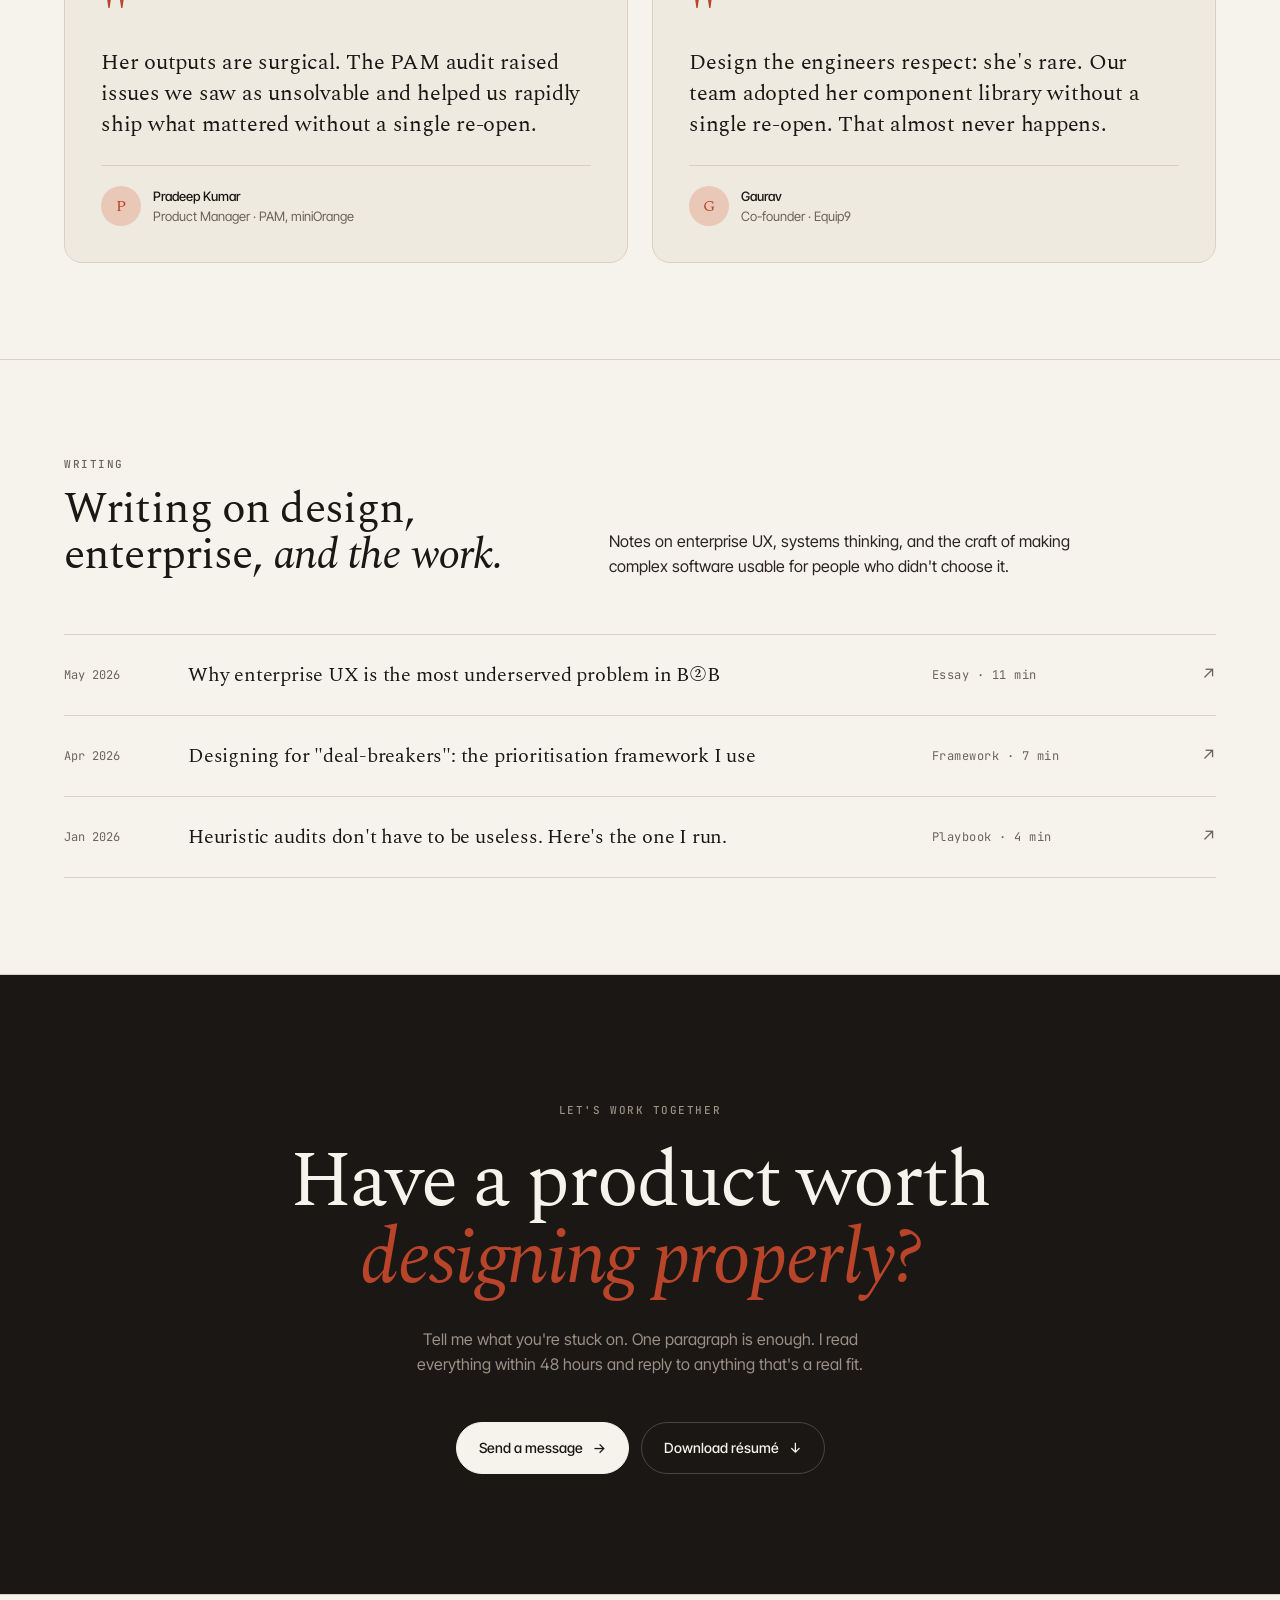
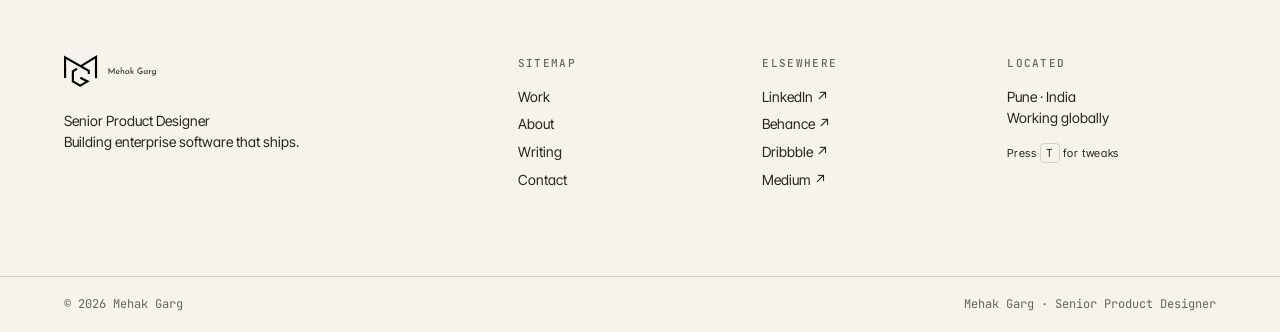
==== commit 6fb7bc9d: "Remove all em dashes from entire site and rewrite case-merry.html - Replaced all em dashes with comm" ====
--- a/index.html
+++ b/index.html
@@ -3,7 +3,7 @@
 <head>
 <meta charset="utf-8" />
 <meta name="viewport" content="width=device-width, initial-scale=1" />
-<title>Mehak Garg — Senior Product Designer · Enterprise software, shipped.</title>
+<title>Mehak Garg | Senior Product Designer · Enterprise software, shipped.</title>
 <link rel="preconnect" href="https://fonts.googleapis.com" />
 <link rel="preconnect" href="https://fonts.gstatic.com" crossorigin />
 <link href="https://fonts.googleapis.com/css2?family=Spectral:ital,wght@0,300;0,400;0,500;1,400&family=Inter+Tight:wght@400;500;600&family=JetBrains+Mono:wght@400;500&display=swap" rel="stylesheet" />
@@ -206,7 +206,7 @@
         I design enterprise products <span class="em">people actually adopt.</span>
       </h1>
       <p class="lede">
-        Five years running complex B2B workflows — security, identity, healthcare, ops — into interfaces that ship, scale, and convert. Currently working with founders and product teams building serious software.
+        Five years running complex B2B workflows: security, identity, healthcare, ops, into interfaces that ship, scale, and convert. Currently working with founders and product teams building serious software.
       </p>
       <div class="actions">
         <a href="about.html#contact" class="btn primary" data-cursor="hover">Book a 30-min intro call <span class="arrow">→</span></a>
@@ -235,7 +235,7 @@
         In the age of AI, anyone can ship features. Almost no one can ship enterprise software people <em style="color:var(--accent);">actually adopt.</em> I design the second kind.
       </p>
       <div style="margin-top:40px;display:grid;grid-template-columns:1fr 1fr;gap:40px;max-width:900px;">
-        <p style="font-size:16px;color:var(--ink-2);line-height:1.65;">I work with enterprise teams building technology that people who aren't early adopters — who don't have the luxury of switching to a different app — have to use, day after day, to do their jobs.</p>
+        <p style="font-size:16px;color:var(--ink-2);line-height:1.65;">I work with enterprise teams building technology that people who aren't early adopters, who don't have the luxury of switching to a different app, have to use, day after day, to do their jobs.</p>
         <p style="font-size:16px;color:var(--ink-2);line-height:1.65;">The bar isn't "beautiful". The bar is "trust me with my work". Getting there requires understanding the system before touching the screen, and knowing which defaults to be opinionated about.</p>
       </div>
     </div>
@@ -251,7 +251,7 @@
         <h2 class="serif">Three projects. <span class="italic">Shipped, measured, in production.</span></h2>
       </div>
       <div class="r reveal">
-        <p>Each one is a full case study — strategy, decisions, tradeoffs, and the work itself. Hover a row to peek; click to read.</p>
+        <p>Each one is a full case study: strategy, decisions, tradeoffs, and the work itself. Hover a row to peek; click to read.</p>
       </div>
     </div>
 
@@ -421,7 +421,7 @@
     </div>
 
     <div class="more-work reveal">
-      <p>More work — including a B2B identity provider onboarding and several design system engagements — is available on request.</p>
+      <p>More work, including a B2B identity provider onboarding and several design system engagements, all available on request.</p>
       <a href="about.html#contact" data-cursor="hover">Request full archive →</a>
     </div>
   </div>
@@ -444,7 +444,7 @@
       <div class="card">
         <div class="num">E · 01</div>
         <h3 class="serif">Embedded design slice</h3>
-        <p>Designed to slot into your existing team. Strategy, IA, execution — from your Figma file, in your Slack, shipping with your engineers.</p>
+        <p>Designed to slot into your existing team. Strategy, IA, execution, from your Figma file, in your Slack, shipping with your engineers.</p>
         <div class="when">Monthly retainer · 3-month minimum</div>
       </div>
       <div class="card">
@@ -472,14 +472,14 @@
         <h2 class="serif">How I work with <span class="italic">AI.</span></h2>
       </div>
       <div class="r reveal">
-        <p>I use AI to compress the distance between idea and artefact — so more time goes to thinking, less to production.</p>
+        <p>I use AI to compress the distance between idea and artefact, so more time goes to thinking, less to production.</p>
       </div>
     </div>
 
     <div class="ai-prose reveal">
       <div class="l">
-        <p>I design with AI at the top of the stack — not as a shortcut, but as a thinking tool. <strong>Claude</strong> for research synthesis, writing, and stress-testing my own assumptions. <strong>Cursor &amp; Replit</strong> for prototyping flows engineers can fork and ship without a handoff meeting. <strong>Figma + AI</strong> for components, documentation, and the parts of design system work that used to take a week.</p>
-        <p style="margin-top:18px;">The output isn't faster moodboards. It's faster decisions — which is the only thing that moves enterprise products forward.</p>
+        <p>I design with AI at the top of the stack, not as a shortcut, but as a thinking tool. <strong>Claude</strong> for research synthesis, writing, and stress-testing my own assumptions. <strong>Cursor &amp; Replit</strong> for prototyping flows engineers can fork and ship without a handoff meeting. <strong>Figma + AI</strong> for components, documentation, and the parts of design system work that used to take a week.</p>
+        <p style="margin-top:18px;">The output isn't faster moodboards. It's faster decisions, which is the only thing that moves enterprise products forward.</p>
       </div>
       <div class="r">
         <div class="ai-stack-item">
@@ -512,7 +512,7 @@
         <h2 class="serif">What I believe about <span class="italic">product design.</span></h2>
       </div>
       <div class="r reveal">
-        <p>Four convictions that shape every engagement — earned by being wrong first.</p>
+        <p>Four convictions that shape every engagement, earned by being wrong first.</p>
       </div>
     </div>
   </div>
@@ -520,7 +520,7 @@
     <div class="belief">
       <div class="num">B · 01</div>
       <h4 class="serif">Clarity beats cleverness.</h4>
-      <p>Enterprise users don't have time to decode a clever UI. If the right action isn't obvious in 3 seconds, the design has failed — regardless of how good it looks.</p>
+      <p>Enterprise users don't have time to decode a clever UI. If the right action isn't obvious in 3 seconds, the design has failed, regardless of how good it looks.</p>
     </div>
     <div class="belief">
       <div class="num">B · 02</div>
@@ -530,7 +530,7 @@
     <div class="belief">
       <div class="num">B · 03</div>
       <h4 class="serif">Adoption is the salt KPI.</h4>
-      <p>Everything — onboarding, defaults, error states, empty states — is designed to reduce the cost of the first habit. A product no one opens is a portfolio piece, not a product.</p>
+      <p>Everything, from onboarding to error states, is designed to reduce the cost of the first habit. A product no one opens is a portfolio piece, not a product.</p>
     </div>
     <div class="belief">
       <div class="num">B · 04</div>
@@ -549,7 +549,7 @@
         <h2 class="serif">What clients say.</h2>
       </div>
       <div class="r reveal">
-        <p>The measure of design work isn't what it looks like — it's what changes after it ships.</p>
+        <p>The measure of design work isn't what it looks like, it's what changes after it ships.</p>
       </div>
     </div>
 
@@ -597,7 +597,7 @@
       </div>
       <div class="quote">
         <div class="mark">"</div>
-        <blockquote>Design the engineers respect — she's rare. Our team adopted her component library without a single re-open. That almost never happens.</blockquote>
+        <blockquote>Design the engineers respect: she's rare. Our team adopted her component library without a single re-open. That almost never happens.</blockquote>
         <div class="who">
           <div class="avatar">G</div>
           <div class="who-text">
@@ -632,7 +632,7 @@
       </div>
       <div class="write reveal">
         <div class="date">Apr 2026</div>
-        <div class="t serif">Designing for "deal-breakers" — the prioritisation framework I use</div>
+        <div class="t serif">Designing for "deal-breakers": the prioritisation framework I use</div>
         <div class="tag">Framework · 7 min</div>
         <div class="a">↗</div>
       </div>
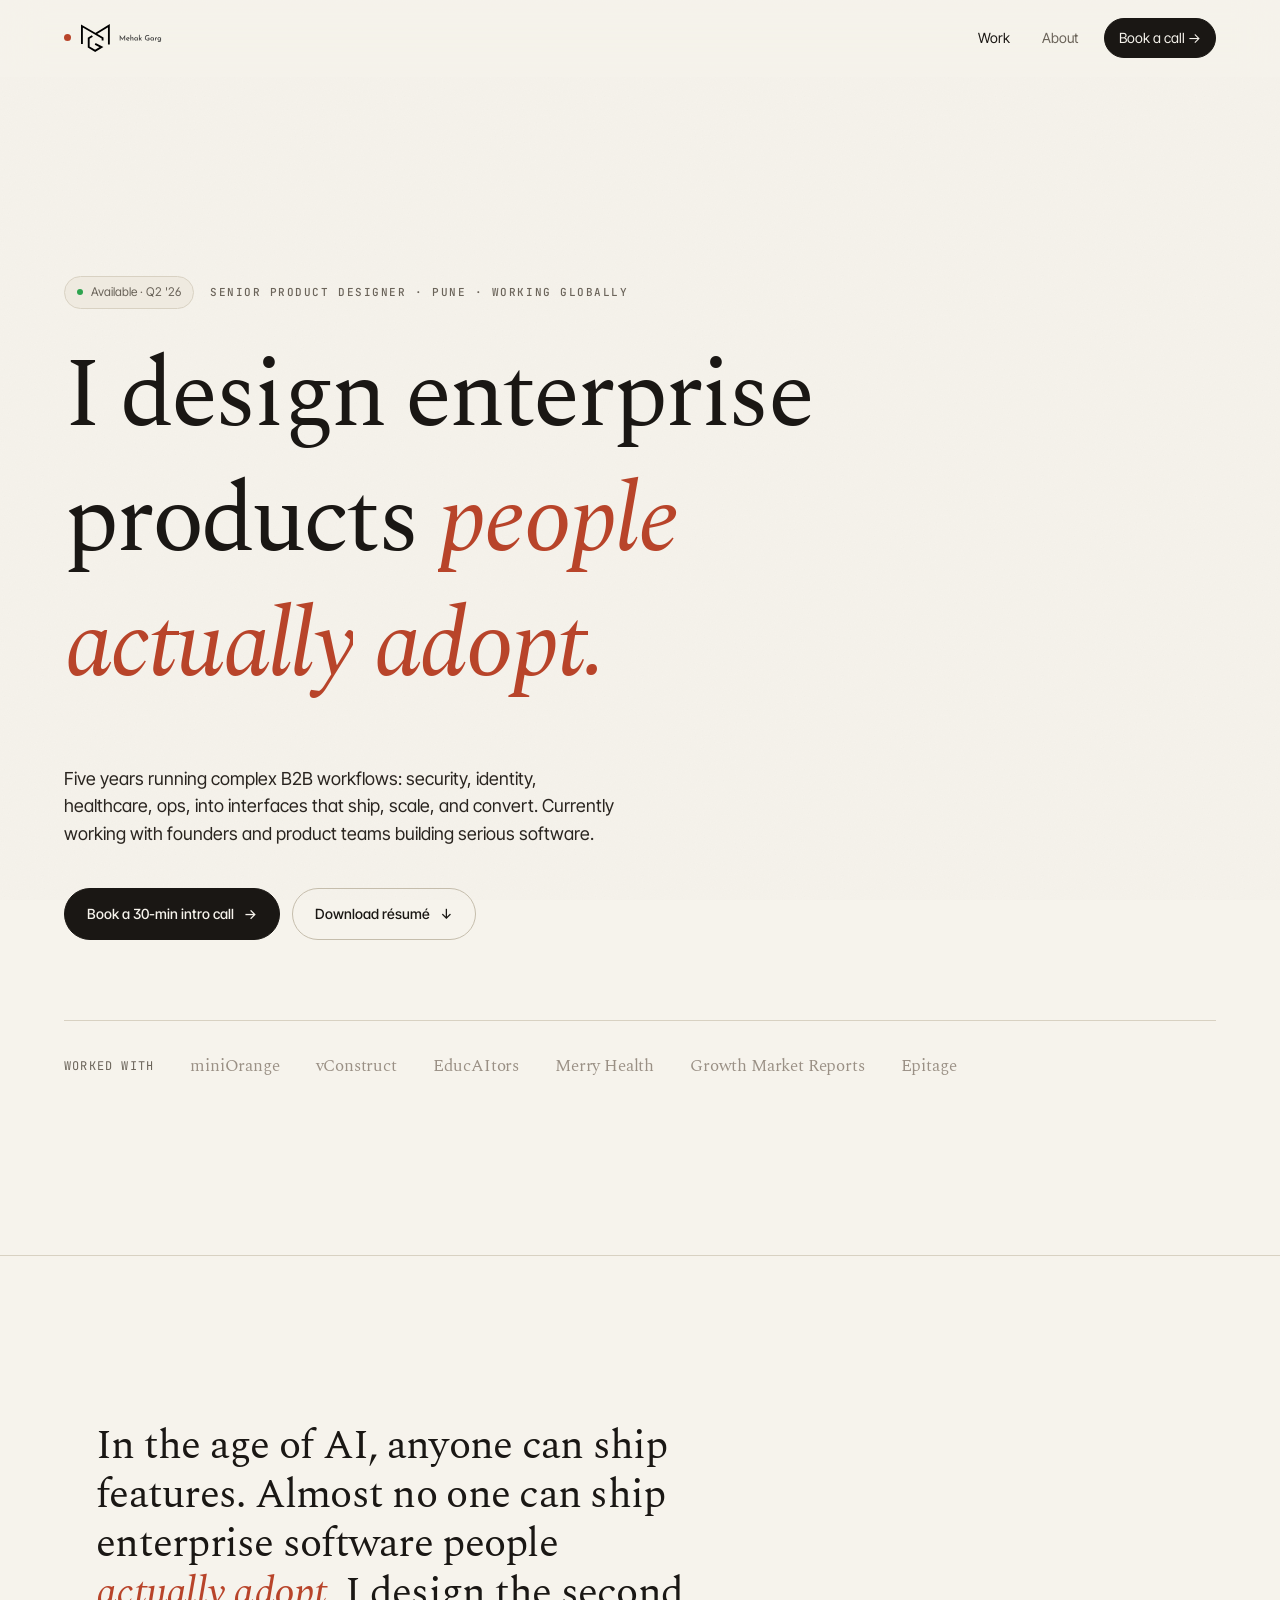
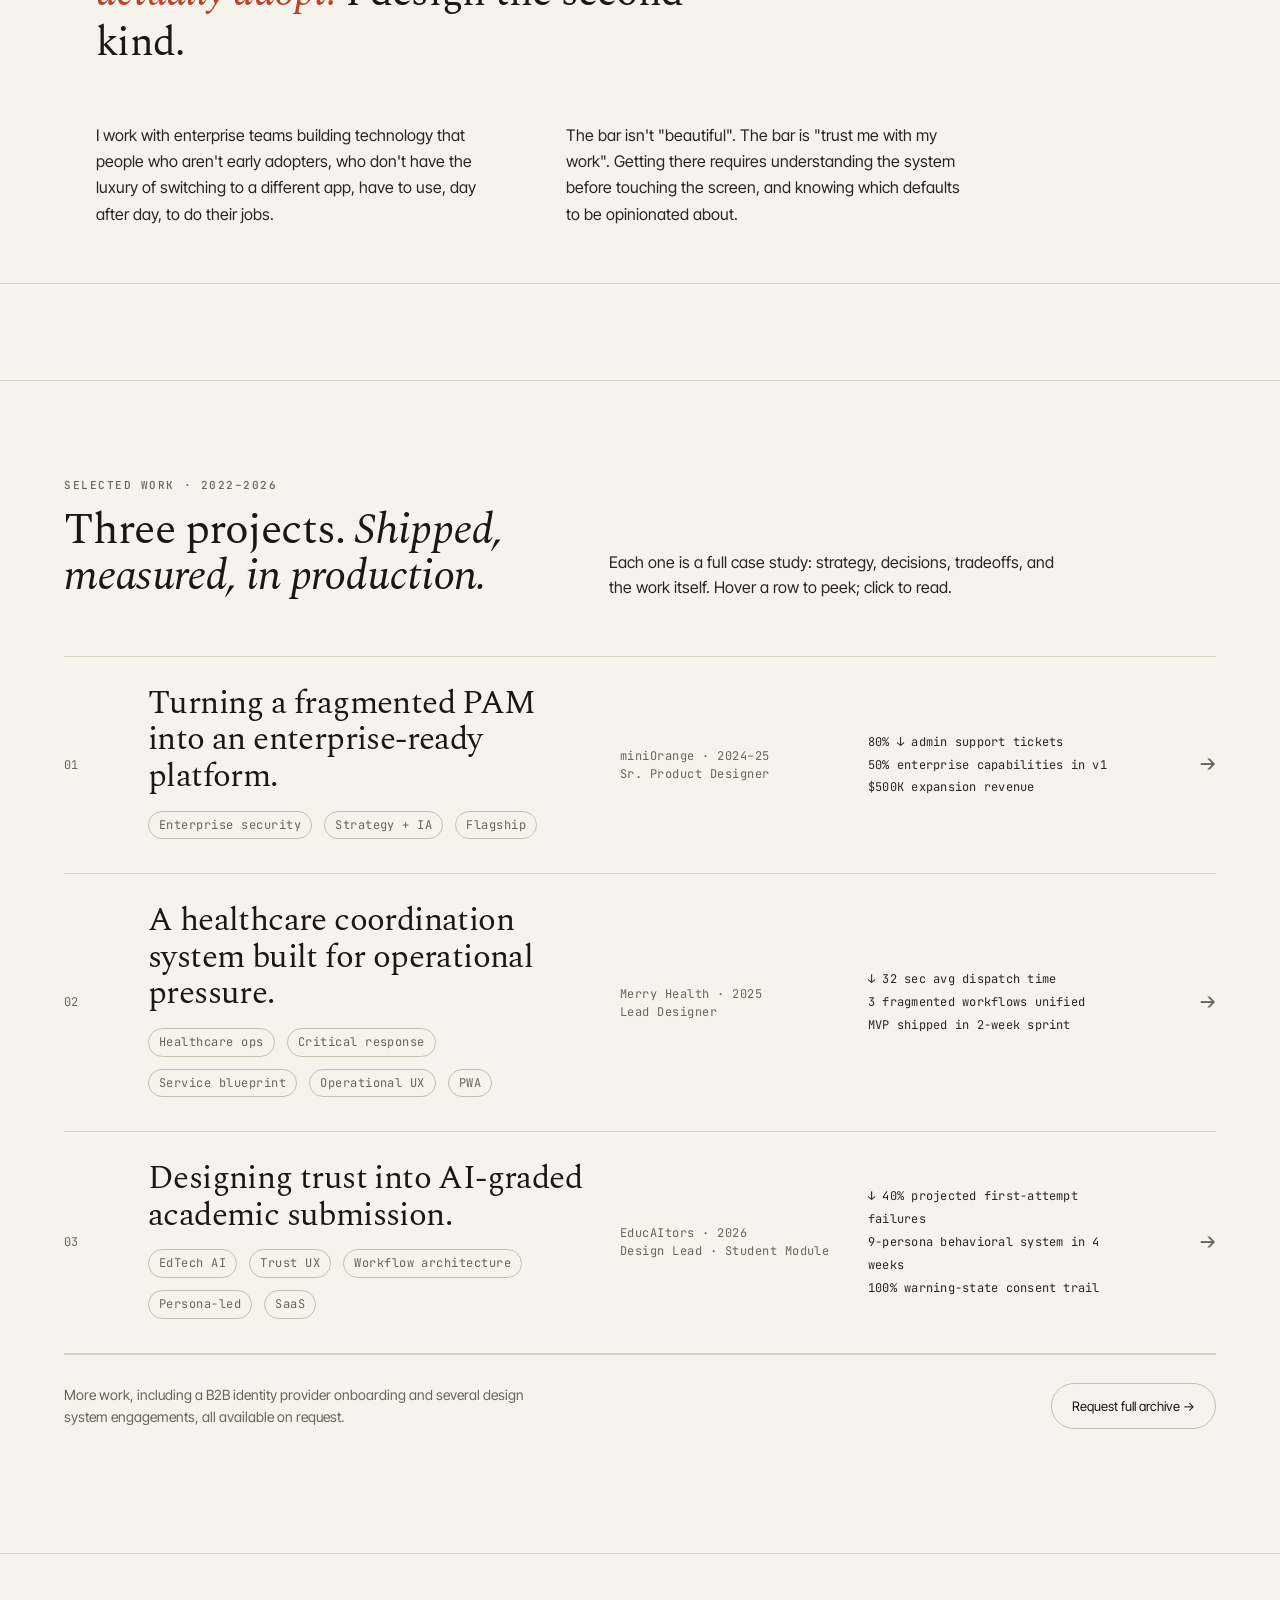
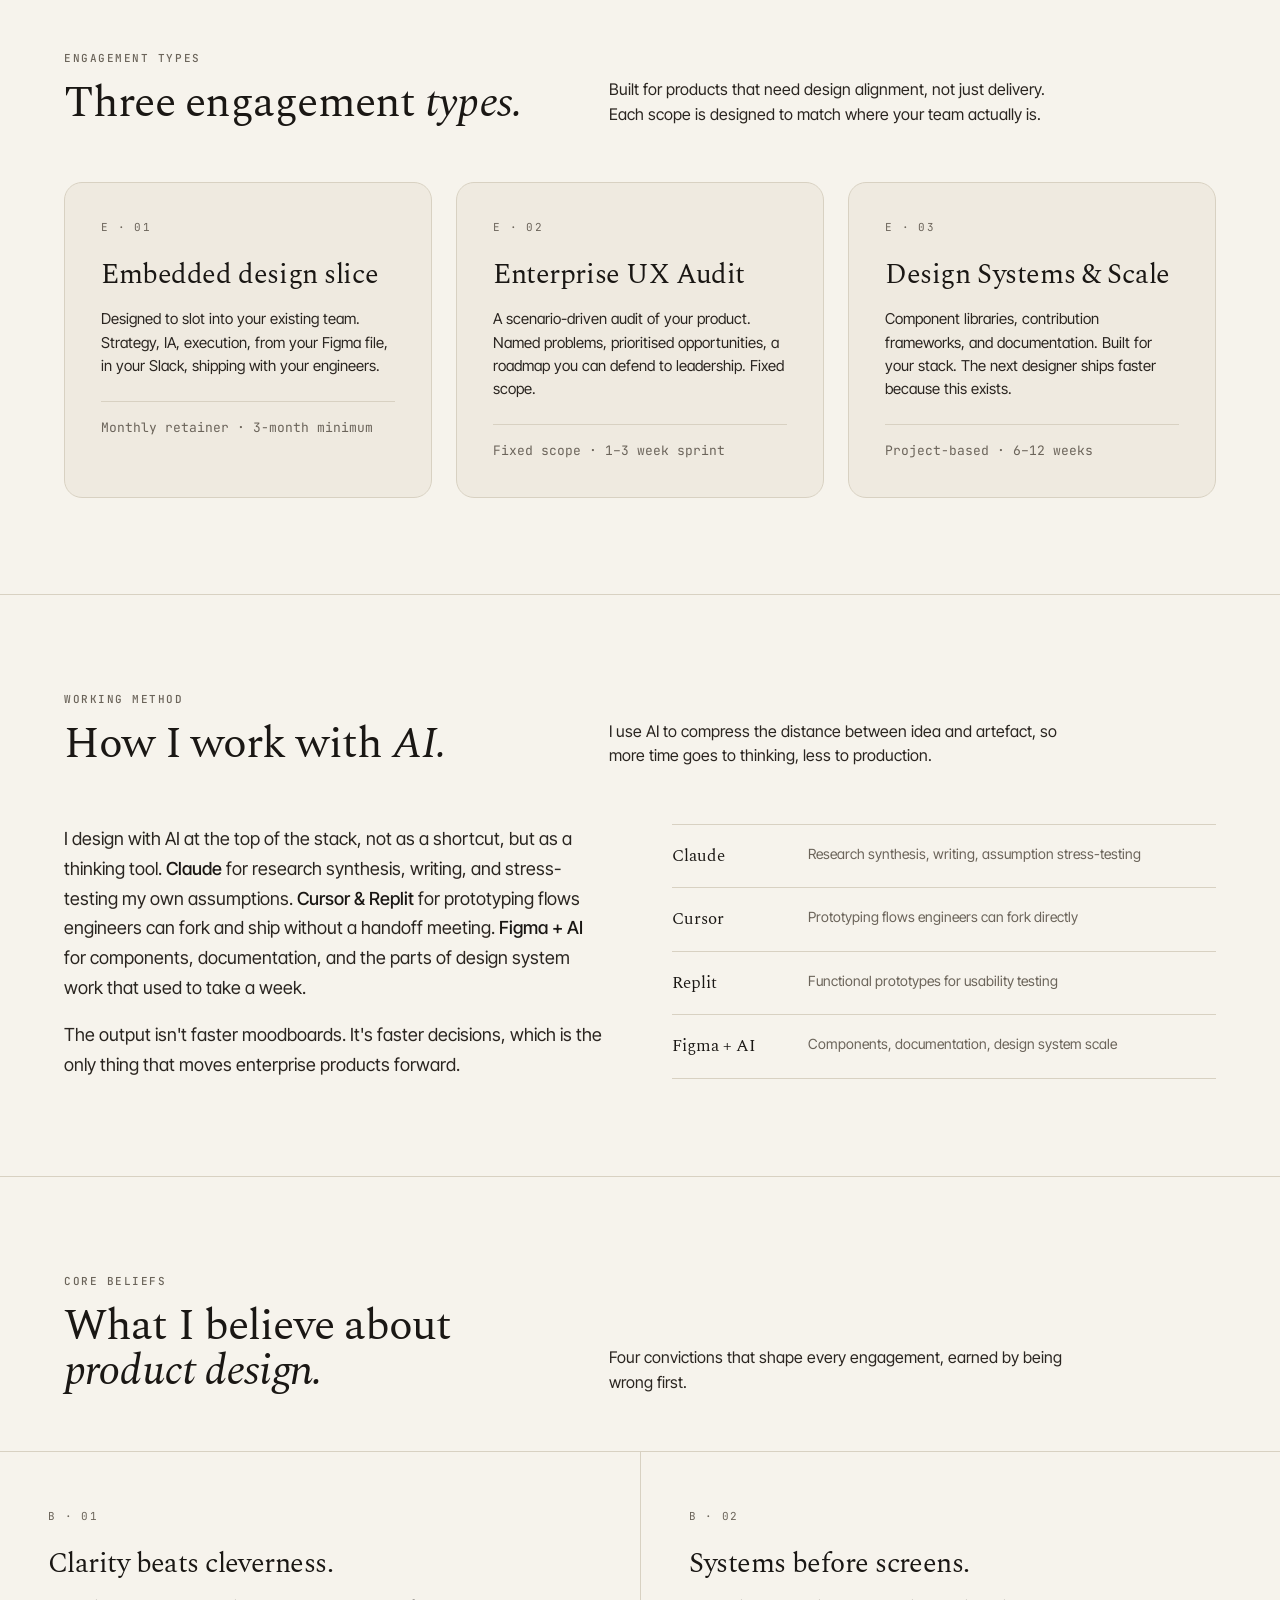
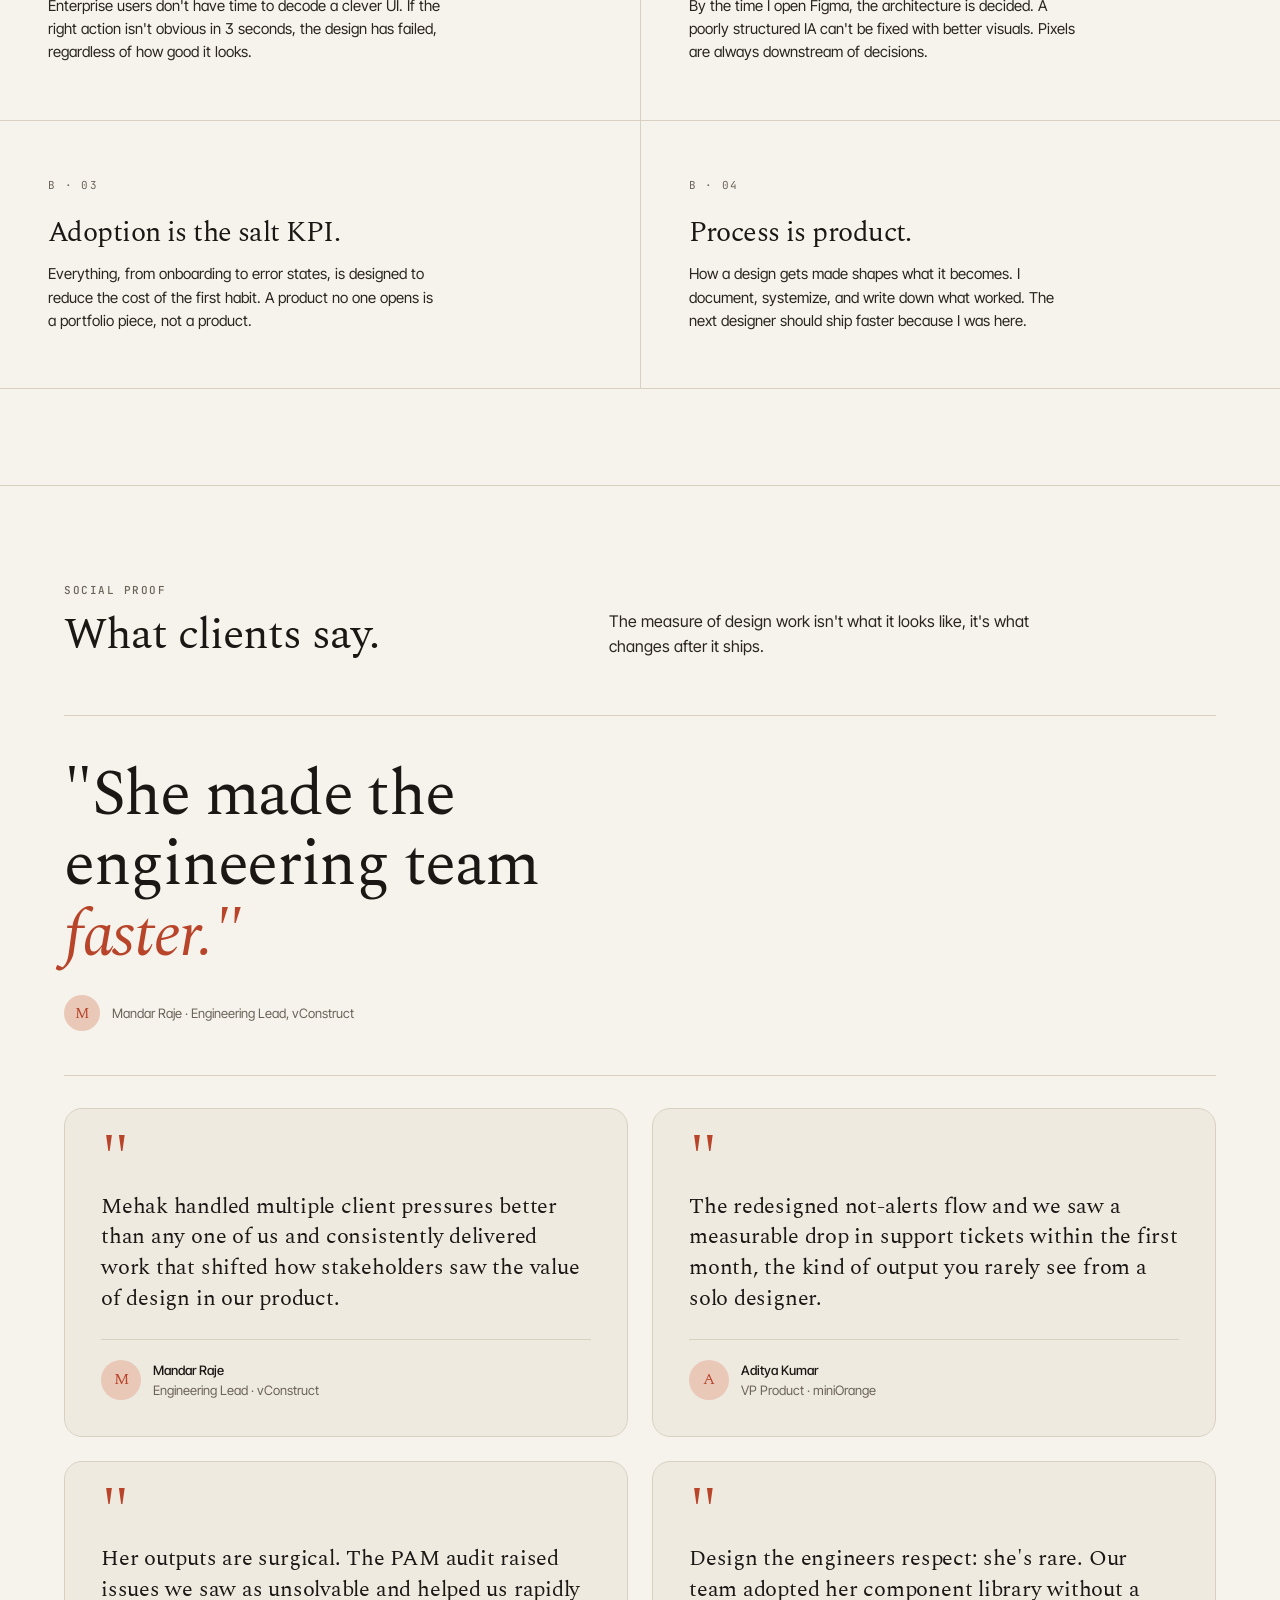
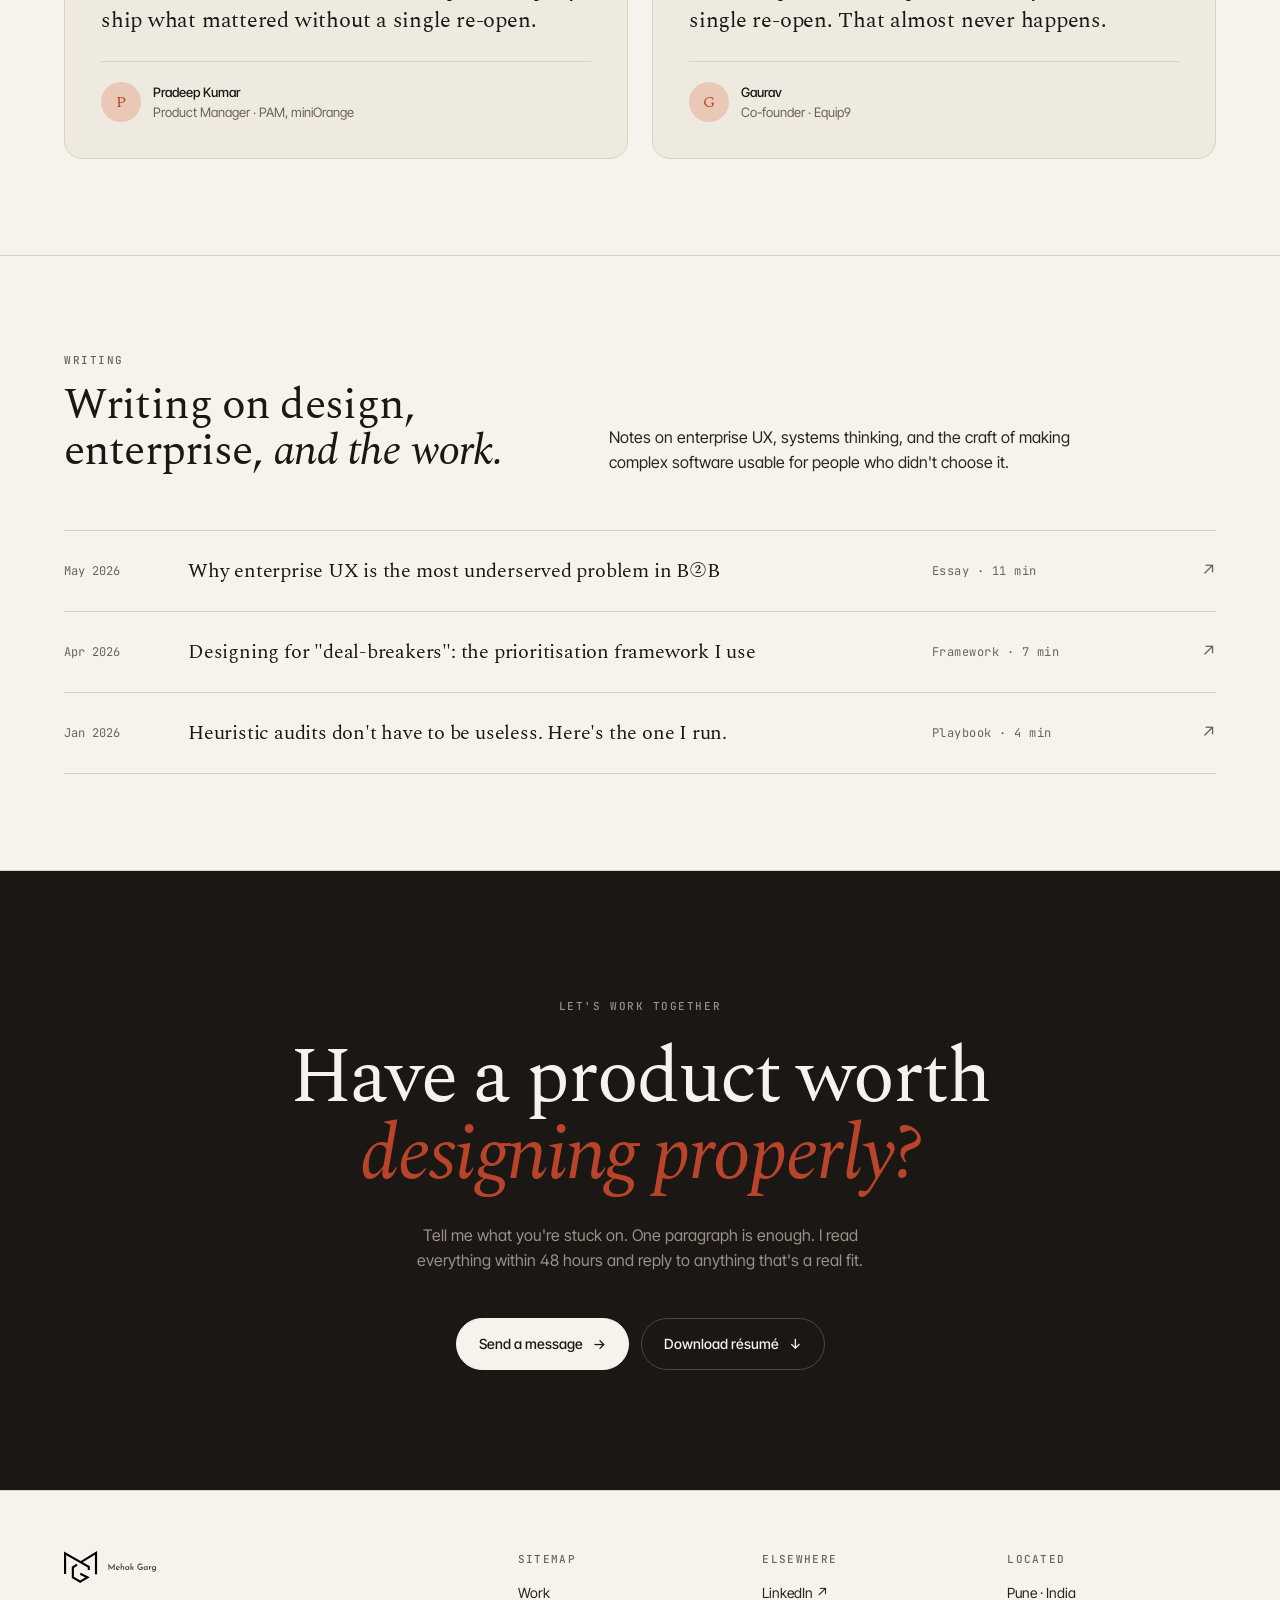
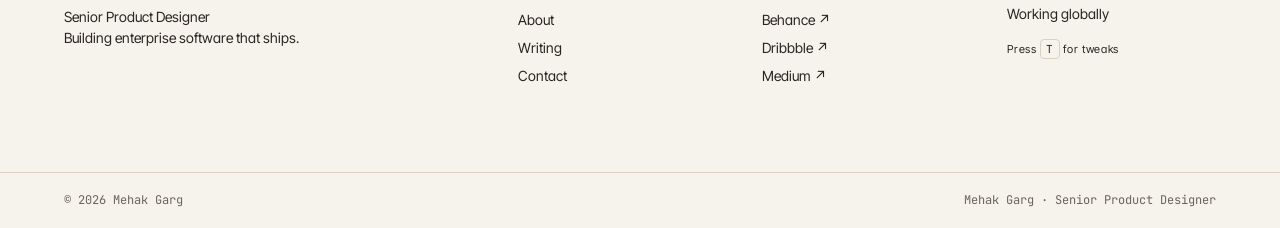
==== commit 4deb3a51: "Add real social links to footer across all pages LinkedIn, Behance, Dribbble, Medium now link to the" ====
--- a/index.html
+++ b/index.html
@@ -122,8 +122,8 @@
 .pull-quote {
   border-top: 1px solid var(--rule);
   border-bottom: 1px solid var(--rule);
-  padding: 64px 0;
-  margin-bottom: 48px;
+  padding: 44px 0;
+  margin-bottom: 32px;
 }
 .pull-quote blockquote {
   font-family: var(--serif);
@@ -146,7 +146,7 @@
   font-size: 15px;
   display: flex; align-items: center; justify-content: center;
 }
-.pull-quote .attr .who-text { font-size: 13px; color: var(--muted); }
+.pull-quote .attr .who-text { font-size: 13px; color: var(--muted); white-space: nowrap; }
 
 /* ── CTA dark ── */
 .cta-dark {
@@ -230,7 +230,7 @@
 <!-- 02 Thesis -->
 <section data-screen-label="02 Thesis">
   <div class="beliefs" style="border-top:none;">
-    <div class="belief" style="grid-column: 1 / -1; padding: 80px clamp(20px, 8vw, 120px);">
+    <div class="belief" style="grid-column: 1 / -1; padding: 56px clamp(20px, 8vw, 96px);">
       <p style="font-family:var(--serif);font-size:clamp(24px,3.2vw,48px);line-height:1.2;letter-spacing:-0.018em;color:var(--ink);max-width:28ch;">
         In the age of AI, anyone can ship features. Almost no one can ship enterprise software people <em style="color:var(--accent);">actually adopt.</em> I design the second kind.
       </p>
@@ -676,10 +676,10 @@
     </div>
     <div class="col">
       <h5>Elsewhere</h5>
-      <a href="#" target="_blank" rel="noopener">LinkedIn ↗</a>
-      <a href="#" target="_blank" rel="noopener">Behance ↗</a>
-      <a href="#" target="_blank" rel="noopener">Dribbble ↗</a>
-      <a href="#" target="_blank" rel="noopener">Medium ↗</a>
+      <a href="https://www.linkedin.com/in/mehakrajeshgarg/" target="_blank" rel="noopener">LinkedIn ↗</a>
+      <a href="https://www.behance.net/mehakgarg5" target="_blank" rel="noopener">Behance ↗</a>
+      <a href="https://dribbble.com/mehakkg" target="_blank" rel="noopener">Dribbble ↗</a>
+      <a href="https://medium.com/@mehakrgarg" target="_blank" rel="noopener">Medium ↗</a>
     </div>
     <div class="col">
       <h5>Located</h5>
